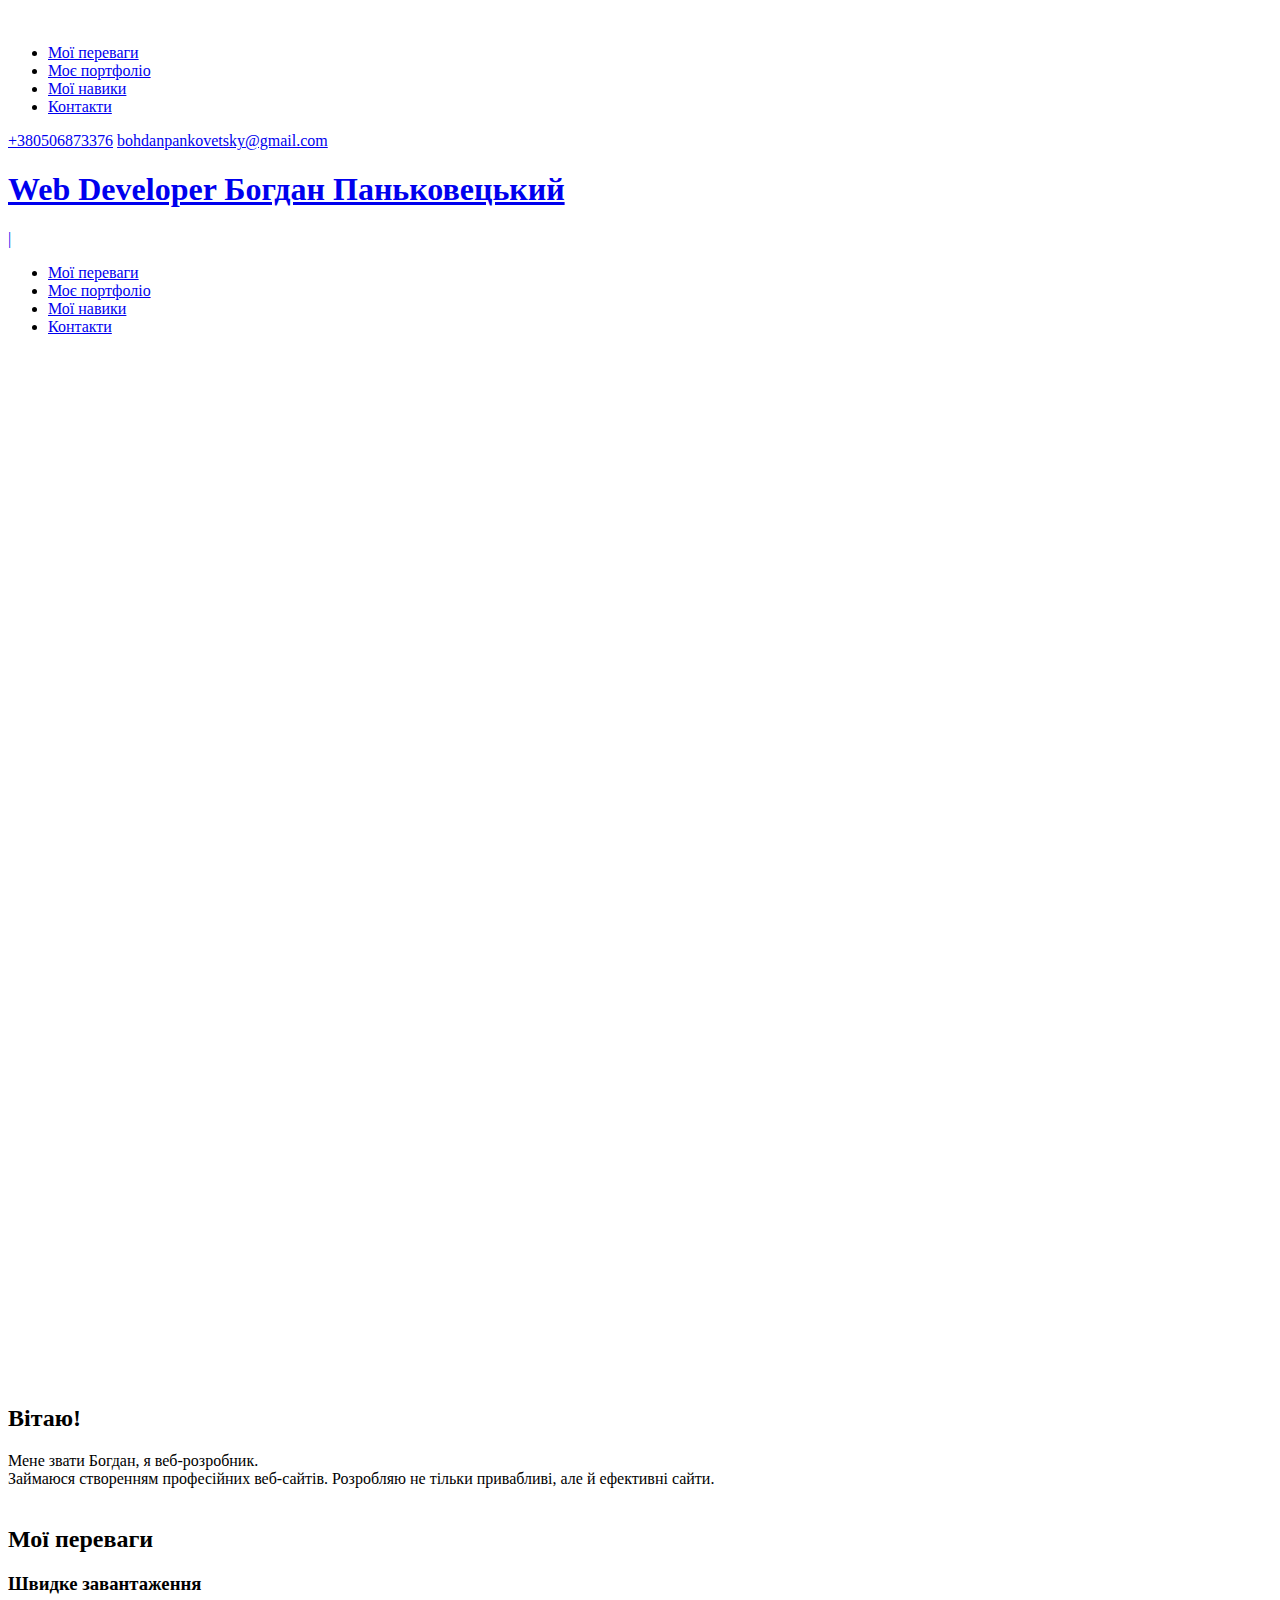
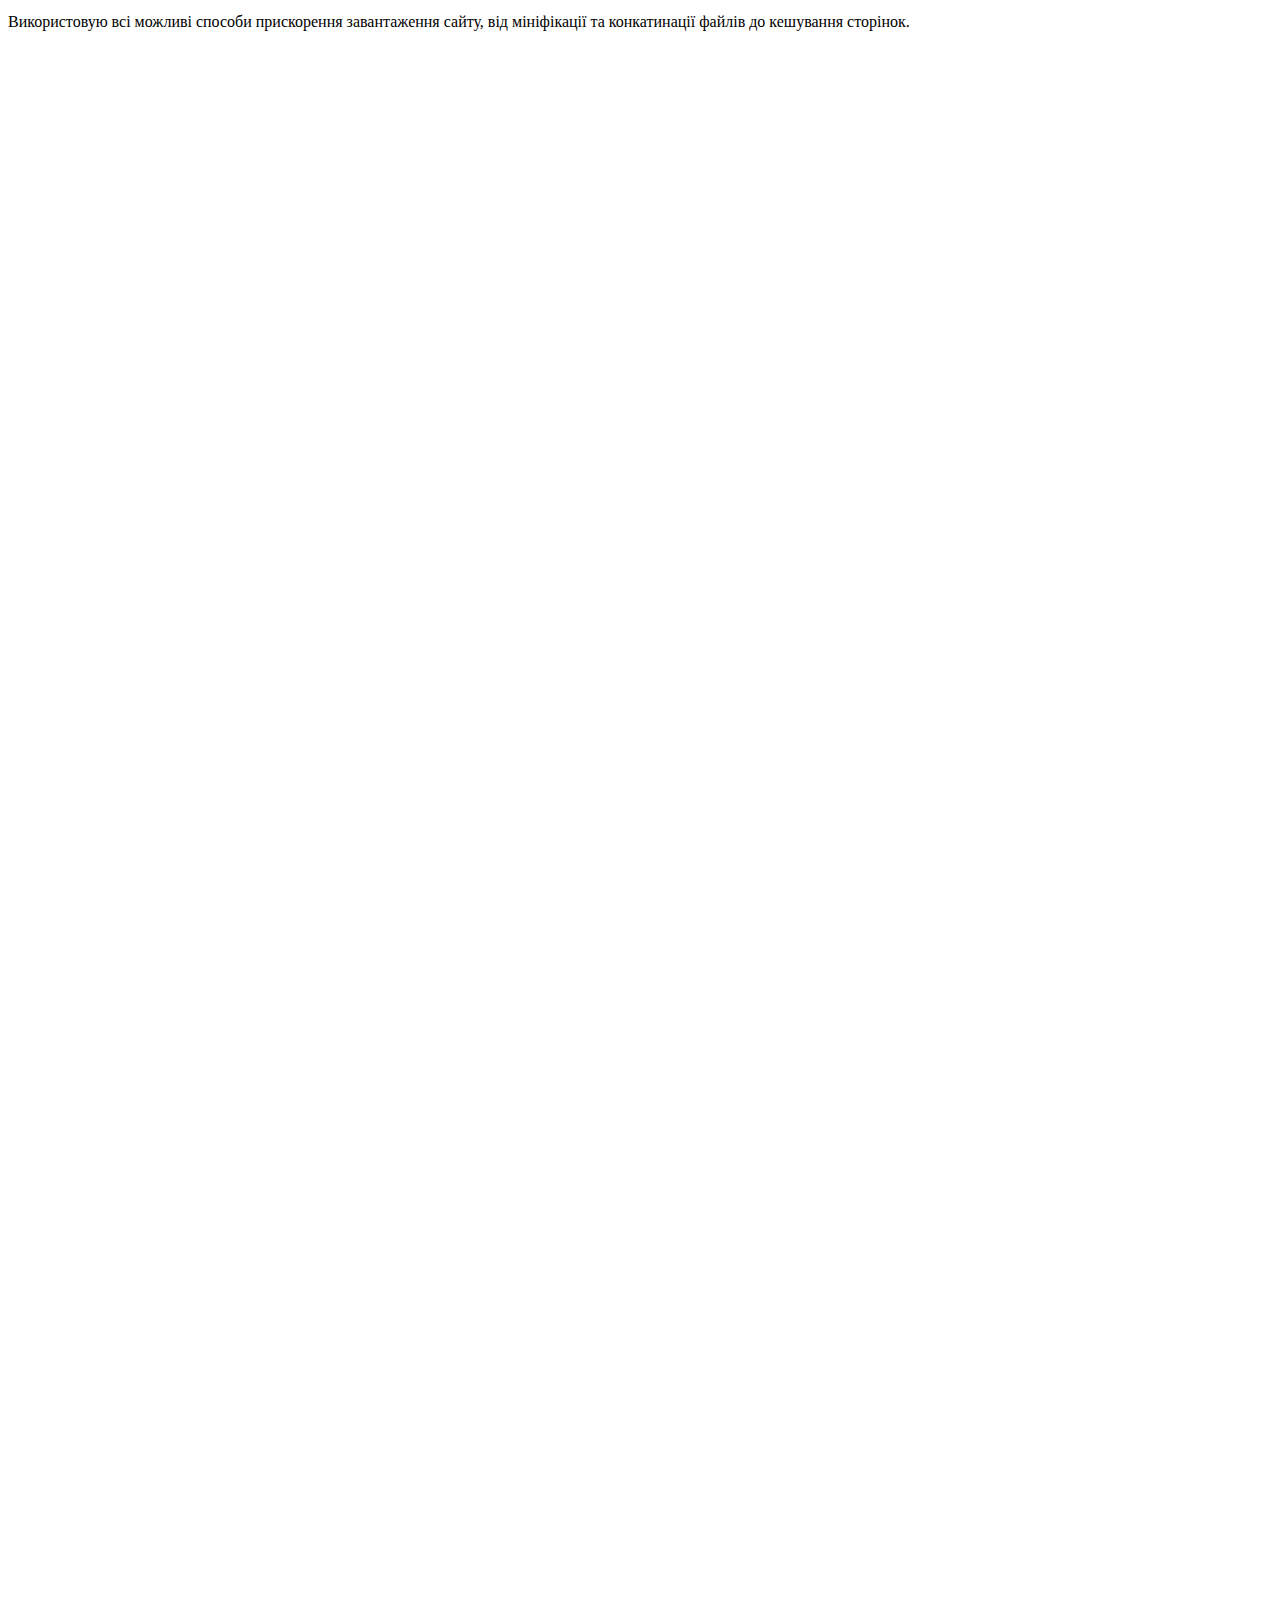
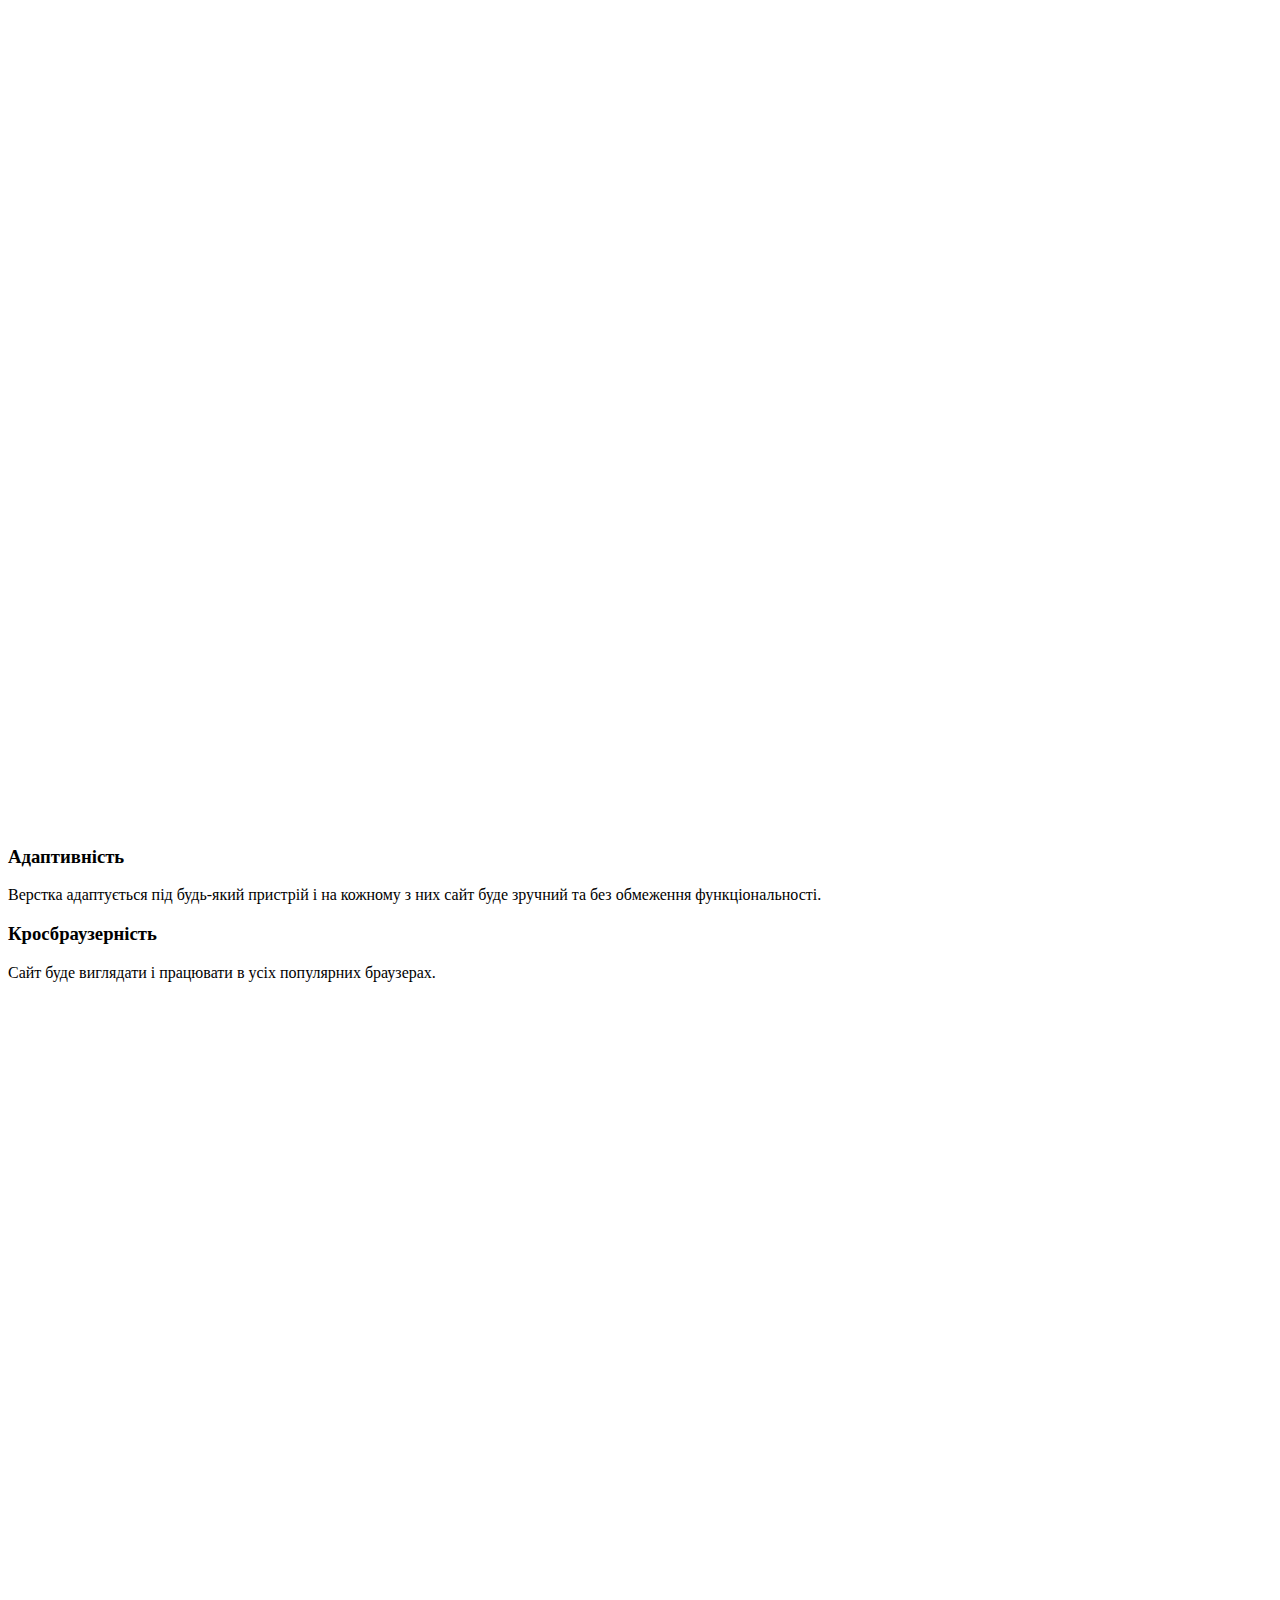
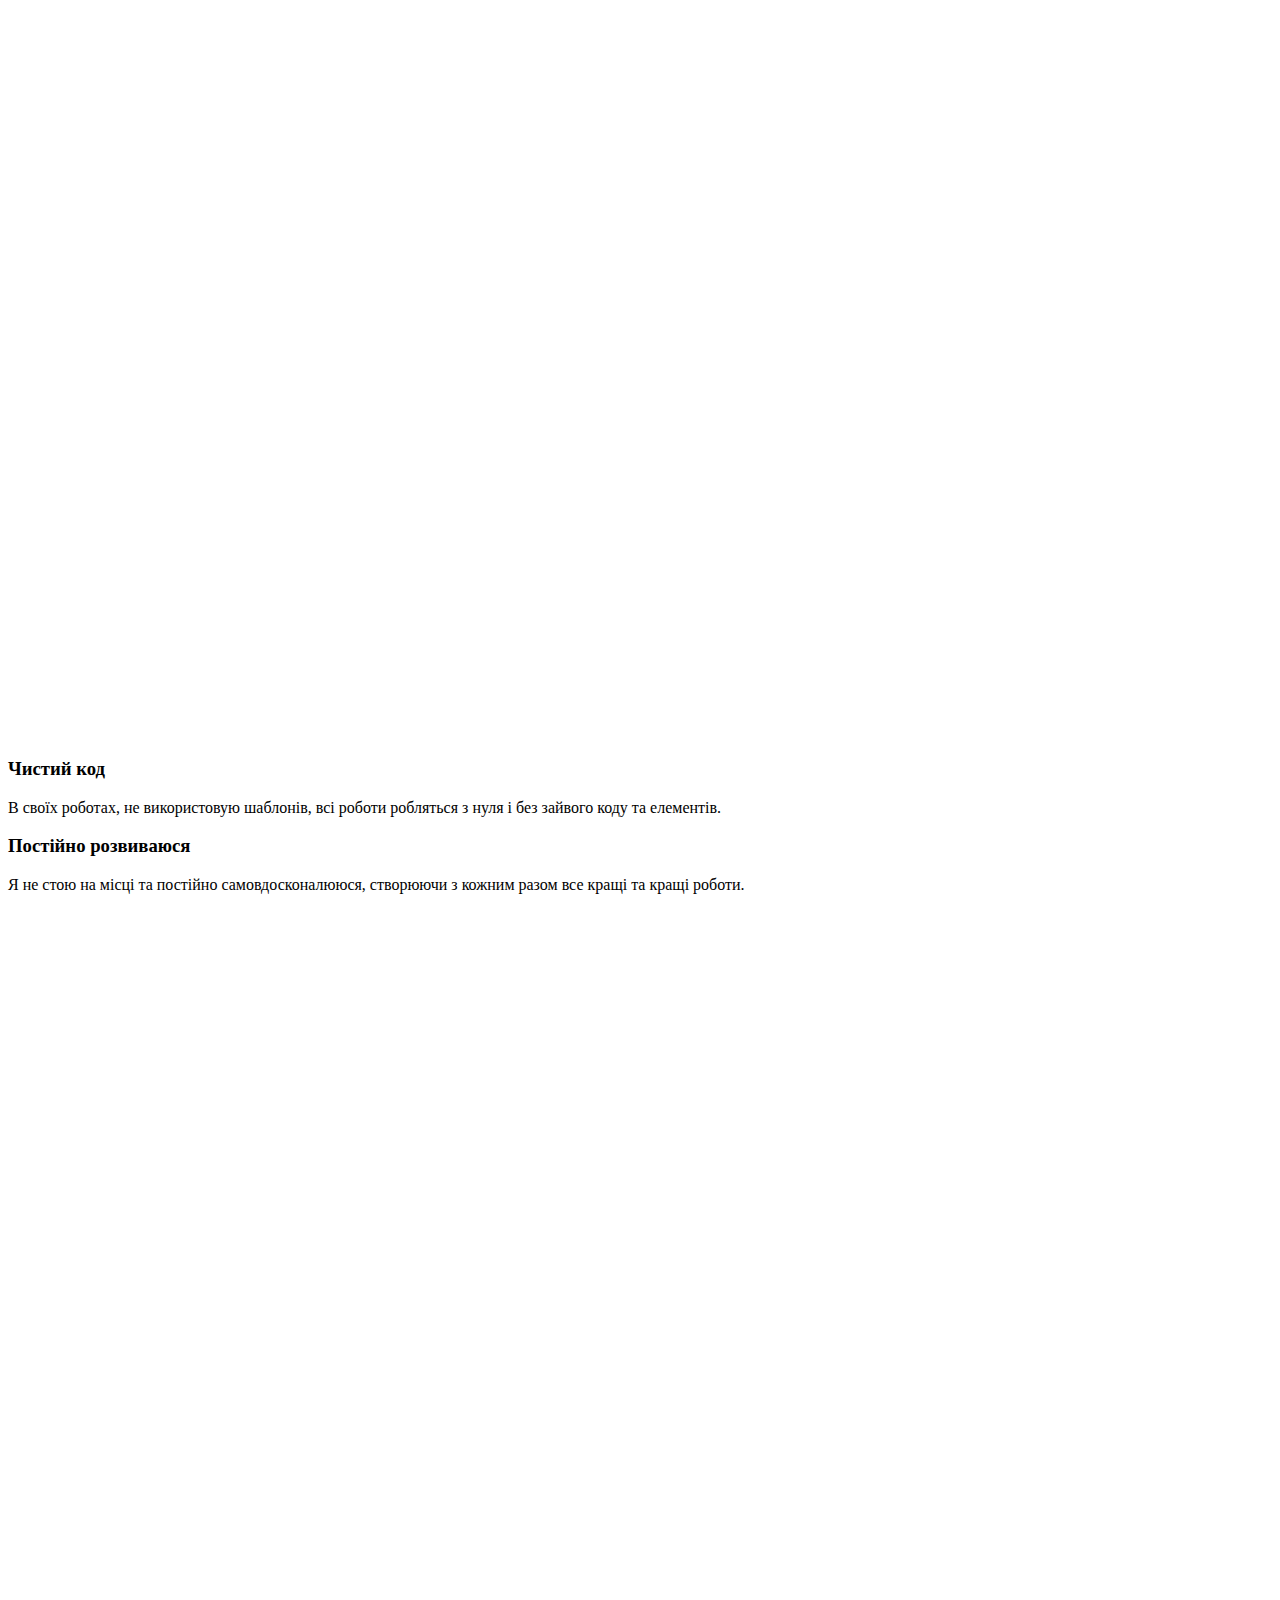
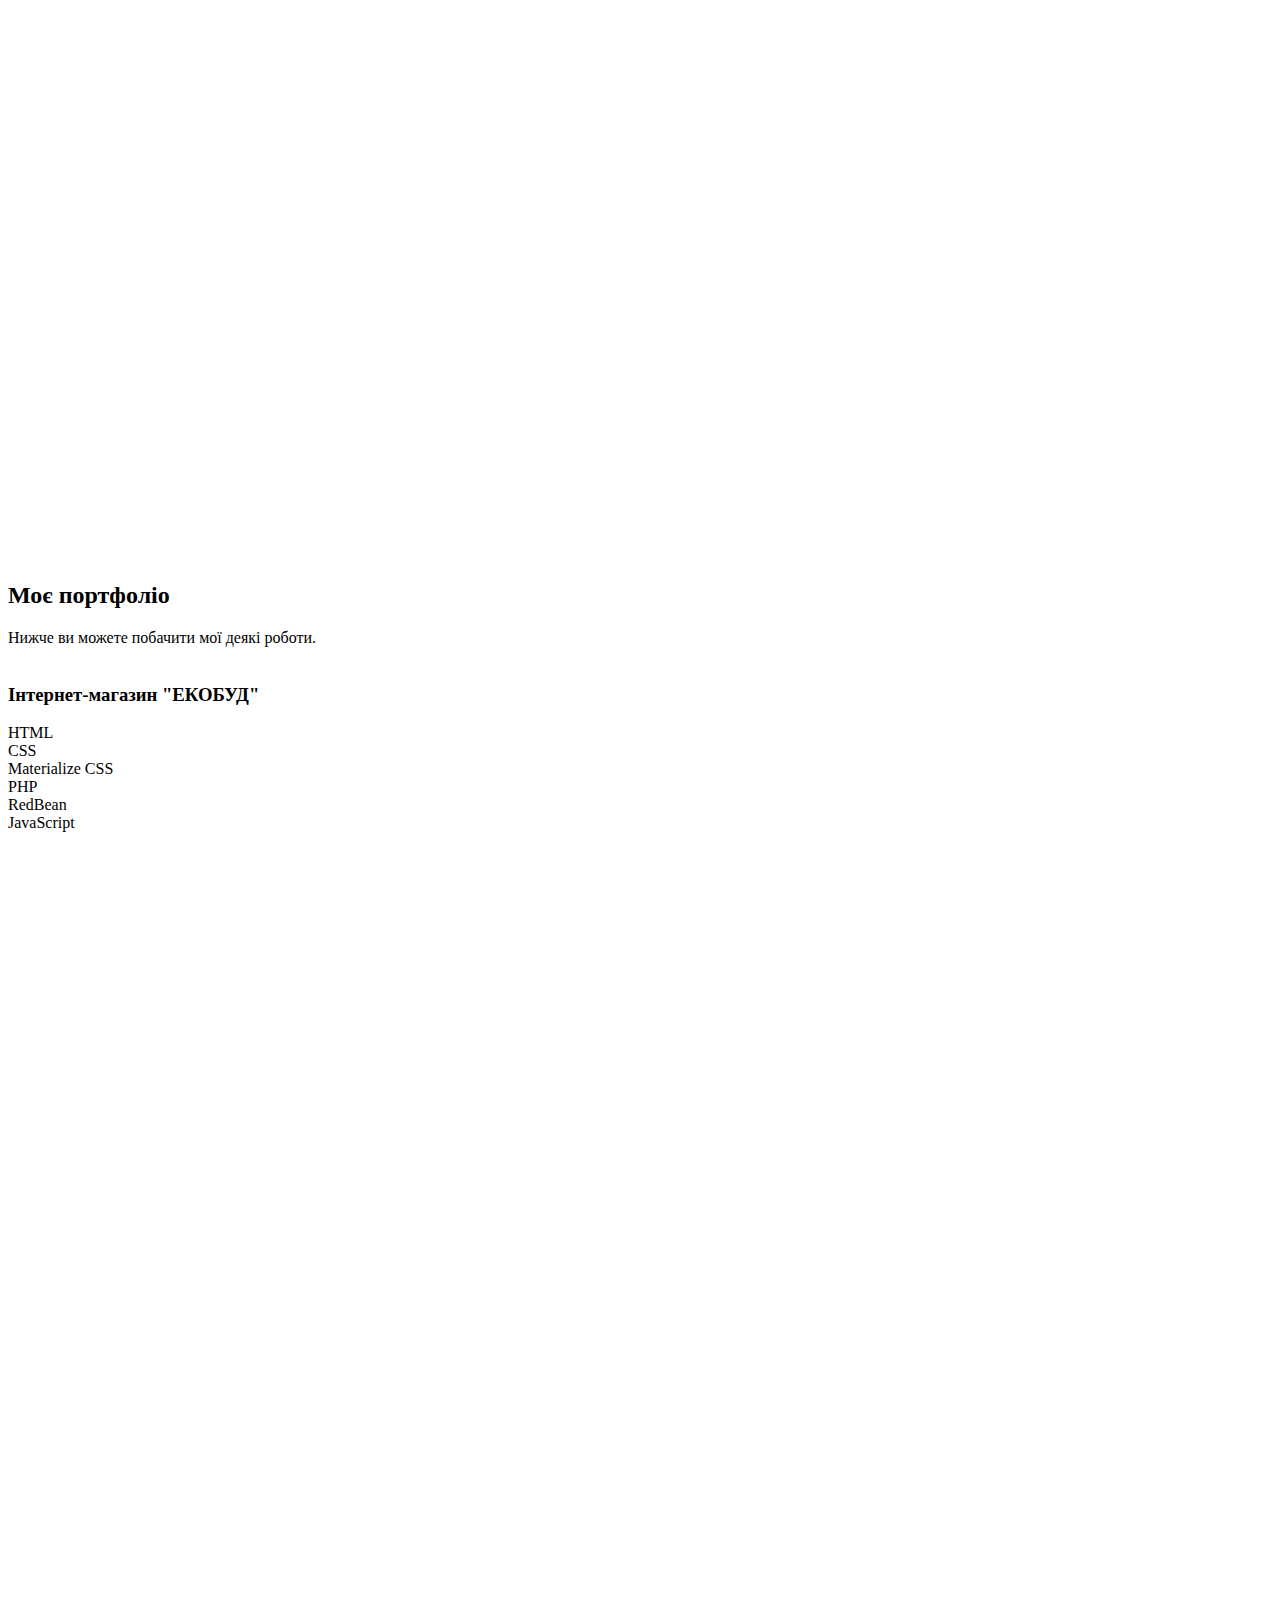
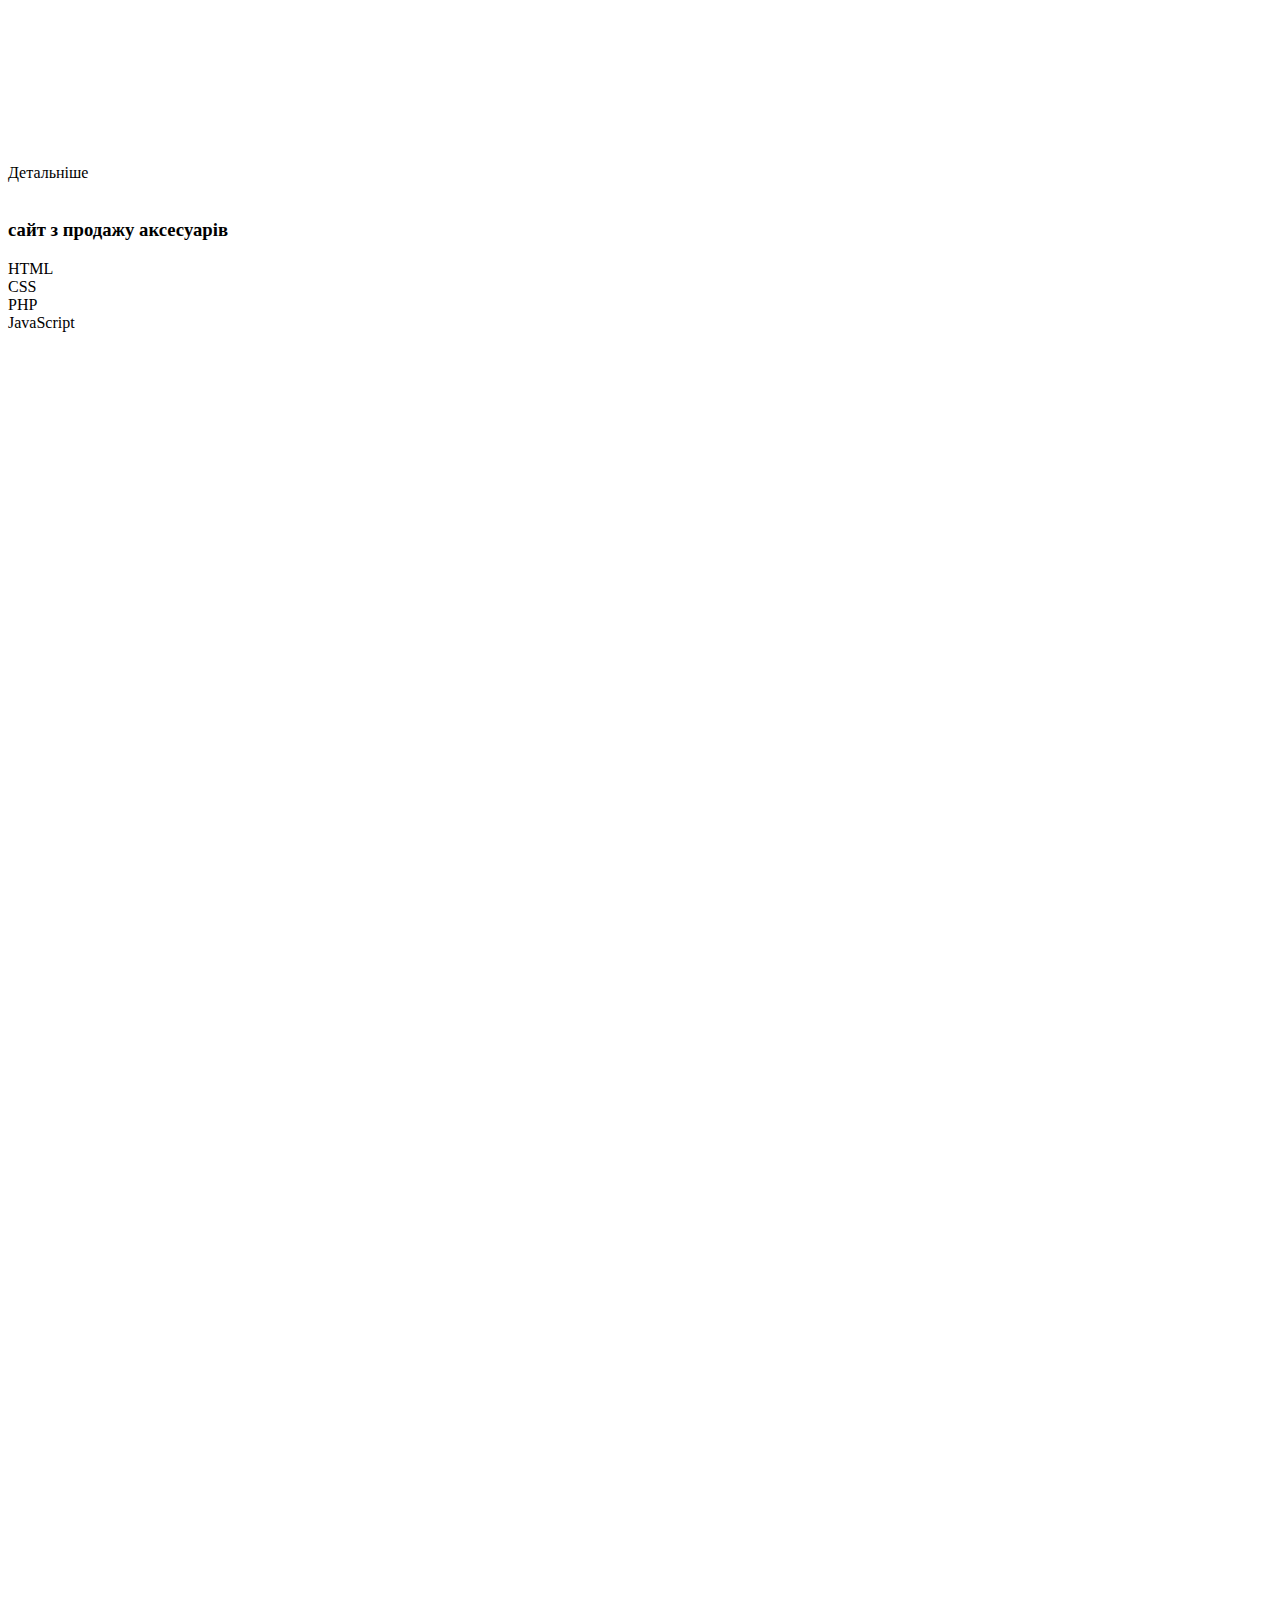
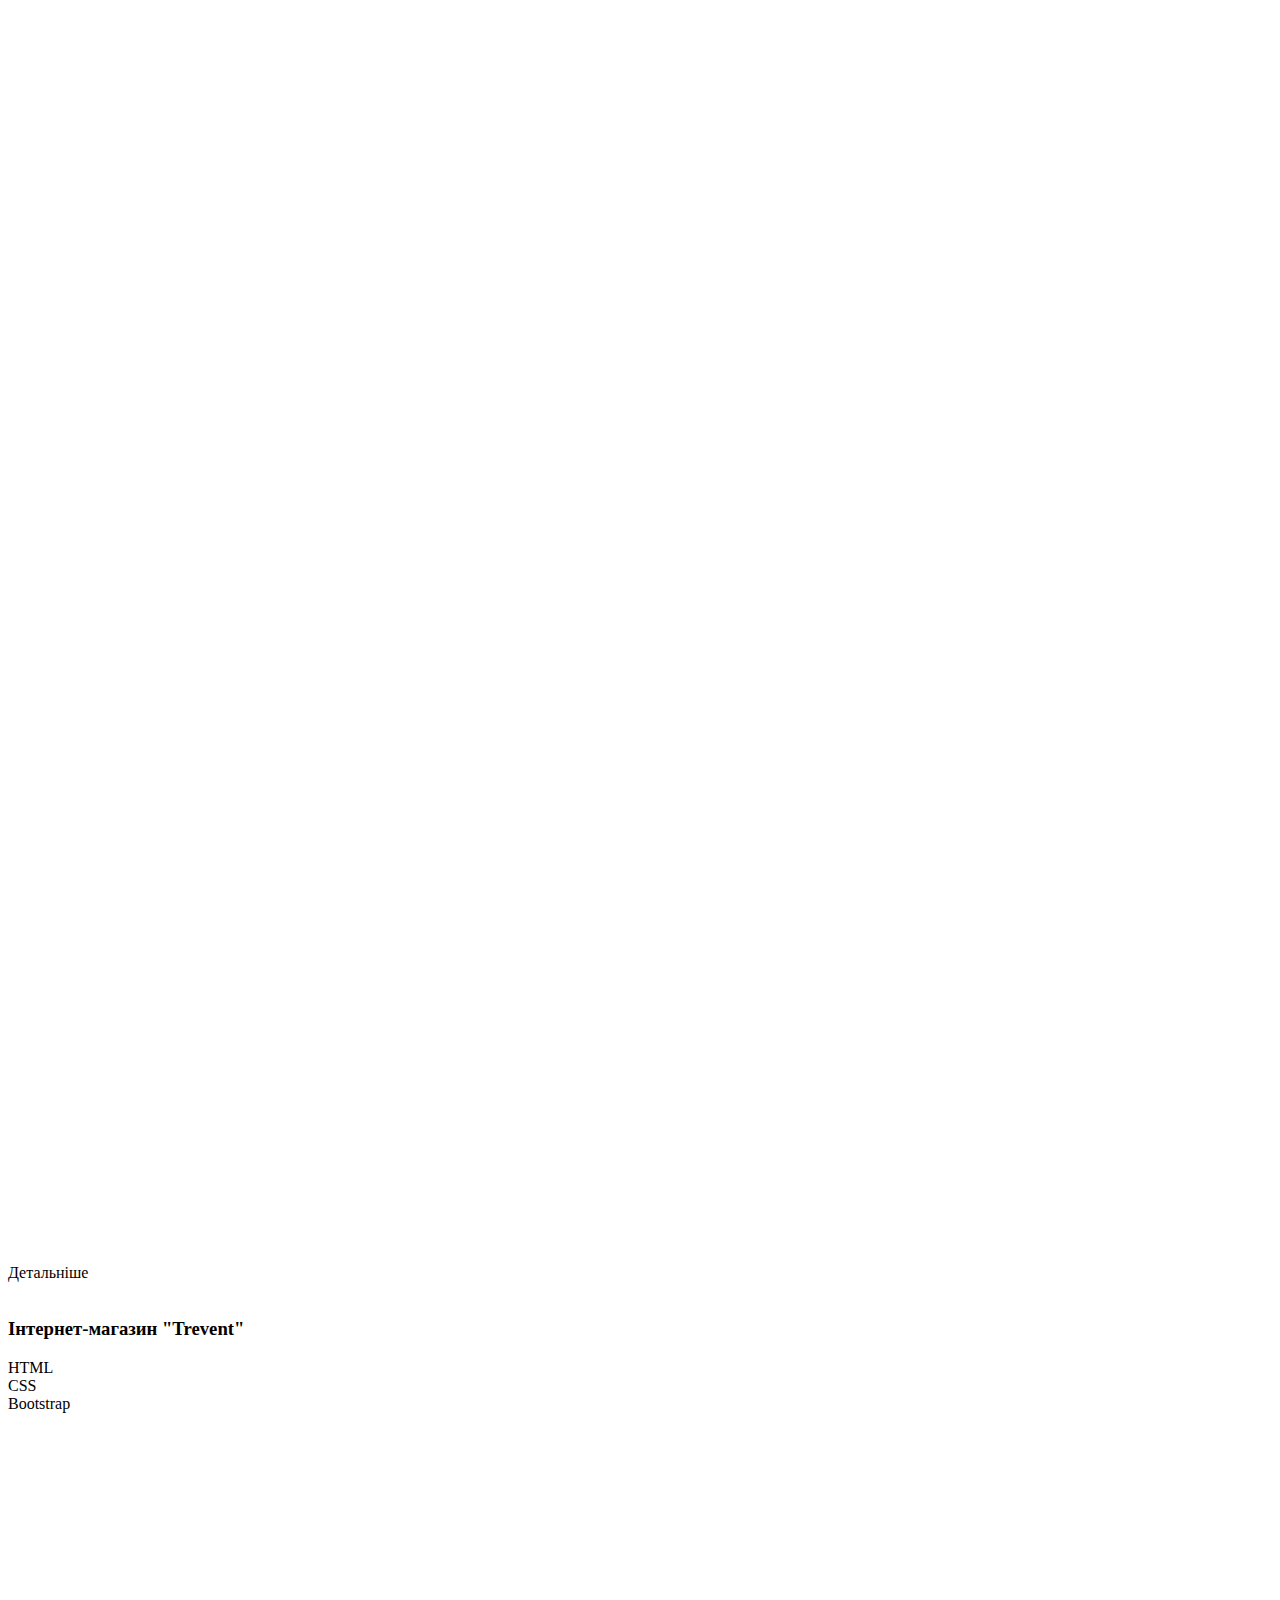
==== index.html @ 2e5b5e5b "Add files via upload" ====
<!DOCTYPE html>
<html lang="uk">

<head>
  <meta charset="UTF-8">
  <meta name="viewport" content="width=device-width, initial-scale=1.0">
  <title>Сайт-портфоліо Паньковецького Богдана</title>
  <!-- <link href="https://unpkg.com/aos@2.3.1/dist/aos.css" rel="stylesheet"> -->
  <link rel="stylesheet" href="css/style.css">
</head>

<body>
  <div class="header-mob-menu">
    <div class="header-mob-menu-top">
      <div class="header-mob-close">
        <svg width="16" height="16" viewBox="0 0 16 16" fill="none" xmlns="http://www.w3.org/2000/svg">
          <path fill-rule="evenodd" clip-rule="evenodd" d="M0.292893 0.292893C0.683417 -0.0976311 1.31658 -0.0976311 1.70711 0.292893L7.99999 6.58578L14.2929 0.292893C14.6834 -0.0976313 15.3166 -0.0976307 15.7071 0.292894C16.0976 0.683418 16.0976 1.31658 15.7071 1.70711L9.41421 7.99999L15.7071 14.2929C16.0976 14.6834 16.0976 15.3166 15.7071 15.7071C15.3166 16.0976 14.6834 16.0976 14.2929 15.7071L7.99999 9.41421L1.70711 15.7071C1.31658 16.0976 0.683418 16.0976 0.292894 15.7071C-0.0976307 15.3166 -0.0976313 14.6834 0.292893 14.2929L6.58578 7.99999L0.292893 1.70711C-0.0976311 1.31658 -0.0976311 0.683417 0.292893 0.292893Z" fill="#ffffff"/>
        </svg>
      </div>
      <nav class="header-menu">
        <ul>
          <li><a href="#advan">Мої переваги</a></li>
          <li><a href="#portfolio">Моє портфоліо</a></li>
          <li><a href="#skills">Мої навики</a></li>
          <li><a href="#contacts">Контакти</a></li>
        </ul>
      </nav>
    </div>
    <div class="header-mob-menu-bottom">
      <a href="tel:+380506873376">+380506873376</a>
      <a href="mailto:bohdanpankovetsky@gmail.com">bohdanpankovetsky@gmail.com</a>
      
    </div>
  </div>
  <header>

    <a href="/" class="header-logo">
      <h1>Web Developer Богдан Паньковецький</h1><span class="blinking-cursor">|</span>
    </a>
    <nav class="header-menu">
      <ul>
        <li><a href="#advan">Мої переваги</a></li>
        <li><a href="#portfolio">Моє портфоліо</a></li>
        <li><a href="#skills">Мої навики</a></li>
        <li><a href="#contacts">Контакти</a></li>
      </ul>
    </nav>
    <div class="header-menu-button">
      <svg width="22" height="14" viewBox="0 0 22 14" fill="none" xmlns="http://www.w3.org/2000/svg">
        <path fill-rule="evenodd" clip-rule="evenodd" d="M0 7C0 6.44772 0.447715 6 1 6H21C21.5523 6 22 6.44772 22 7C22 7.55228 21.5523 8 21 8H1C0.447715 8 0 7.55228 0 7Z" fill="#ffffff"/>
        <path fill-rule="evenodd" clip-rule="evenodd" d="M0 13C0 12.4477 0.447715 12 1 12H21C21.5523 12 22 12.4477 22 13C22 13.5523 21.5523 14 21 14H1C0.447715 14 0 13.5523 0 13Z" fill="#ffffff"/>
        <path fill-rule="evenodd" clip-rule="evenodd" d="M0 1C0 0.447715 0.447715 0 1 0H21C21.5523 0 22 0.447715 22 1C22 1.55228 21.5523 2 21 2H1C0.447715 2 0 1.55228 0 1Z" fill="#ffffff"/>
      </svg>
    </div>
  </header>
  <main>
    <section class="main-section">
      <div class="container">
        <div class="main-section-inner">
          <div class="main-section-text">
            <div class="main-section-code" data-aos="fade-right" data-aos-duration="700">
              <svg xmlns="http://www.w3.org/2000/svg" viewBox="0 0 640 512" fill="#ffffff">
                <path d="M414.8 40.79L286.8 488.8C281.9 505.8 264.2 515.6 247.2 510.8C230.2 505.9 220.4 488.2 225.2 471.2L353.2 23.21C358.1 6.216 375.8-3.624 392.8 1.232C409.8 6.087 419.6 23.8 414.8 40.79H414.8zM518.6 121.4L630.6 233.4C643.1 245.9 643.1 266.1 630.6 278.6L518.6 390.6C506.1 403.1 485.9 403.1 473.4 390.6C460.9 378.1 460.9 357.9 473.4 345.4L562.7 256L473.4 166.6C460.9 154.1 460.9 133.9 473.4 121.4C485.9 108.9 506.1 108.9 518.6 121.4V121.4zM166.6 166.6L77.25 256L166.6 345.4C179.1 357.9 179.1 378.1 166.6 390.6C154.1 403.1 133.9 403.1 121.4 390.6L9.372 278.6C-3.124 266.1-3.124 245.9 9.372 233.4L121.4 121.4C133.9 108.9 154.1 108.9 166.6 121.4C179.1 133.9 179.1 154.1 166.6 166.6V166.6z"/>
              </svg>
            </div>
            <h2 class="main-section-title" data-aos="fade-right" data-aos-duration="700" data-aos-delay="400">Вітаю!</h2>
            <div class="main-section-desc" data-aos="fade-right" data-aos-duration="700" data-aos-delay="700">
              Мене звати Богдан, я веб-розробник. </br>
              Займаюся створенням професійних веб-сайтів. Розробляю не тільки привабливі, але й ефективні сайти.
            </div>
          </div>
          <div class="main-section-photo" data-aos="fade-left" data-aos-duration="700" data-aos-delay="1000">
            <img src="images/photo.jpg" alt="">
          </div>
        </div>
      </div>
    </section>
    <section class="advans" id="advan">
      <div class="container">
          <h2 class="advans-title h2" data-aos="fade-left" data-aos-duration="700">Мої переваги</h2>
          <div class="advans-block-inner">
            <div class="advans-block-text">
              <h3 class="advans-block-title h3" data-aos="fade-right" data-aos-duration="700" data-aos-delay="300">Швидке завантаження</h3>
              <div class="advans-block-desc" data-aos="fade-right" data-aos-duration="700" data-aos-delay="600">
                Використовую всі можливі способи прискорення завантаження сайту, від мініфікації та конкатинації файлів до кешування сторінок.
              </div>
            </div>
            <div class="advans-block-img" data-aos="fade-left" data-aos-duration="700" data-aos-delay="900">
              <svg xmlns="http://www.w3.org/2000/svg" viewBox="0 0 512 512" fill="#ffffff">
                <path d="M156.6 384.9L125.7 353.1C117.2 345.5 114.2 333.1 117.1 321.8C120.1 312.9 124.1 301.3 129.8 288H24C15.38 288 7.414 283.4 3.146 275.9C-1.123 268.4-1.042 259.2 3.357 251.8L55.83 163.3C68.79 141.4 92.33 127.1 117.8 127.1H200C202.4 124 204.8 120.3 207.2 116.7C289.1-4.07 411.1-8.142 483.9 5.275C495.6 7.414 504.6 16.43 506.7 28.06C520.1 100.9 516.1 222.9 395.3 304.8C391.8 307.2 387.1 309.6 384 311.1V394.2C384 419.7 370.6 443.2 348.7 456.2L260.2 508.6C252.8 513 243.6 513.1 236.1 508.9C228.6 504.6 224 496.6 224 488V380.8C209.9 385.6 197.6 389.7 188.3 392.7C177.1 396.3 164.9 393.2 156.6 384.9V384.9zM384 167.1C406.1 167.1 424 150.1 424 127.1C424 105.9 406.1 87.1 384 87.1C361.9 87.1 344 105.9 344 127.1C344 150.1 361.9 167.1 384 167.1z"/>
              </svg>
            </div>
          </div>
          <div class="advans-block-inner">
            <div class="advans-block-img" data-aos="fade-right" data-aos-duration="700" data-aos-delay="900">
              <svg xmlns="http://www.w3.org/2000/svg" viewBox="0 0 576 512" fill="#ffffff">
                <path d="M528 0h-480C21.5 0 0 21.5 0 48v320C0 394.5 21.5 416 48 416h192L224 464H152C138.8 464 128 474.8 128 488S138.8 512 152 512h272c13.25 0 24-10.75 24-24s-10.75-24-24-24H352L336 416h192c26.5 0 48-21.5 48-48v-320C576 21.5 554.5 0 528 0zM512 288H64V64h448V288z"/>
              </svg>
            </div>
            <div class="advans-block-text">
              <h3 class="advans-block-title h3" data-aos="fade-left" data-aos-duration="700" data-aos-delay="300">Адаптивність</h3>
              <div class="advans-block-desc" data-aos="fade-left" data-aos-duration="700" data-aos-delay="600">
                Верстка адаптується під будь-який пристрій і на кожному з них сайт буде зручний та без обмеження функціональності.
              </div>
            </div>
          </div>
          <div class="advans-block-inner">
            <div class="advans-block-text">
              <h3 class="advans-block-title h3" data-aos="fade-right" data-aos-duration="700" data-aos-delay="300">Кросбраузерність</h3>
              <div class="advans-block-desc" data-aos="fade-right" data-aos-duration="700" data-aos-delay="600">
                Сайт буде виглядати і працювати в усіх популярних браузерах.
              </div>
            </div>
            <div class="advans-block-img" data-aos="fade-left" data-aos-duration="700" data-aos-delay="900">
              <svg xmlns="http://www.w3.org/2000/svg" viewBox="0 0 512 512" fill="#ffffff">
                <path d="M512 256C512 397.4 397.4 512 256 512C114.6 512 0 397.4 0 256C0 114.6 114.6 0 256 0C397.4 0 512 114.6 512 256zM266.3 48.25L232.5 73.6C227.2 77.63 224 83.95 224 90.67V99.72C224 106.5 229.5 112 236.3 112C238.7 112 241.1 111.3 243.1 109.9L284.9 82.06C286.9 80.72 289.3 80 291.7 80H292.7C298.9 80 304 85.07 304 91.31C304 94.31 302.8 97.19 300.7 99.31L280.8 119.2C275 124.1 267.9 129.4 260.2 131.9L233.6 140.8C227.9 142.7 224 148.1 224 154.2C224 157.9 222.5 161.5 219.9 164.1L201.9 182.1C195.6 188.4 192 197.1 192 206.1V210.3C192 226.7 205.6 240 221.9 240C232.9 240 243.1 233.8 248 224L252 215.9C254.5 211.1 259.4 208 264.8 208C269.4 208 273.6 210.1 276.3 213.7L292.6 235.5C294.7 238.3 298.1 240 301.7 240C310.1 240 315.6 231.1 311.8 223.6L310.7 221.3C307.1 214.3 310.7 205.8 318.1 203.3L339.3 196.2C346.9 193.7 352 186.6 352 178.6C352 168.3 360.3 160 370.6 160H400C408.8 160 416 167.2 416 176C416 184.8 408.8 192 400 192H379.3C372.1 192 365.1 194.9 360 200L355.3 204.7C353.2 206.8 352 209.7 352 212.7C352 218.9 357.1 224 363.3 224H374.6C380.6 224 386.4 226.4 390.6 230.6L397.2 237.2C398.1 238.1 400 241.4 400 244C400 246.6 398.1 249 397.2 250.8L389.7 258.3C386 261.1 384 266.9 384 272C384 277.1 386 282 389.7 285.7L408 304C418.2 314.2 432.1 320 446.6 320H453.1C460.5 299.8 464 278.3 464 256C464 144.6 376.4 53.64 266.3 48.25V48.25zM438.4 356.1C434.7 353.5 430.2 352 425.4 352C419.4 352 413.6 349.6 409.4 345.4L395.1 331.1C388.3 324.3 377.9 320 367.1 320C357.4 320 347.9 316.5 340.5 310.2L313.1 287.4C302.4 277.5 287.6 271.1 272.3 271.1H251.4C238.7 271.1 226.4 275.7 215.9 282.7L188.5 301C170.7 312.9 160 332.9 160 354.3V357.5C160 374.5 166.7 390.7 178.7 402.7L194.7 418.7C203.2 427.2 214.7 432 226.7 432H248C261.3 432 272 442.7 272 456C272 458.5 272.4 461 273.1 463.3C344.5 457.5 405.6 415.7 438.4 356.1L438.4 356.1zM164.7 100.7L132.7 132.7C126.4 138.9 126.4 149.1 132.7 155.3C138.9 161.6 149.1 161.6 155.3 155.3L187.3 123.3C193.6 117.1 193.6 106.9 187.3 100.7C181.1 94.44 170.9 94.44 164.7 100.7V100.7z"/>
              </svg>
            </div>
          </div>
          <div class="advans-block-inner">
            <div class="advans-block-img">
              <svg xmlns="http://www.w3.org/2000/svg" viewBox="0 0 384 512" fill="#ffffff" data-aos="fade-right" data-aos-duration="700" data-aos-delay="900">
                <path d="M240.5 224H352C365.3 224 377.3 232.3 381.1 244.7C386.6 257.2 383.1 271.3 373.1 280.1L117.1 504.1C105.8 513.9 89.27 514.7 77.19 505.9C65.1 497.1 60.7 481.1 66.59 467.4L143.5 288H31.1C18.67 288 6.733 279.7 2.044 267.3C-2.645 254.8 .8944 240.7 10.93 231.9L266.9 7.918C278.2-1.92 294.7-2.669 306.8 6.114C318.9 14.9 323.3 30.87 317.4 44.61L240.5 224z"/>
              </svg>
            </div>
            <div class="advans-block-text">
              <h3 class="advans-block-title h3" data-aos="fade-left" data-aos-duration="700" data-aos-delay="300">Чистий код</h3>
              <div class="advans-block-desc" data-aos="fade-left" data-aos-duration="700" data-aos-delay="600">
                В своїх роботах, не використовую шаблонів, всі роботи робляться з нуля і без зайвого коду та елементів.
              </div>
            </div>
          </div>
          <div class="advans-block-inner">
            <div class="advans-block-text">
              <h3 class="advans-block-title h3" data-aos="fade-right" data-aos-duration="700" data-aos-delay="300">Постійно розвиваюся</h3>
              <div class="advans-block-desc" data-aos="fade-right" data-aos-duration="700" data-aos-delay="600">
                Я не стою на місці та постійно самовдосконалююся, створюючи з кожним разом все кращі та кращі роботи.
              </div>
            </div>
            <div class="advans-block-img" data-aos="fade-left" data-aos-duration="700" data-aos-delay="900">
              <svg xmlns="http://www.w3.org/2000/svg" viewBox="0 0 512 512" fill="#ffffff">
                <path d="M128 447.1V223.1c0-17.67-14.33-31.1-32-31.1H32c-17.67 0-32 14.33-32 31.1v223.1c0 17.67 14.33 31.1 32 31.1h64C113.7 479.1 128 465.6 128 447.1zM512 224.1c0-26.5-21.48-47.98-48-47.98h-146.5c22.77-37.91 34.52-80.88 34.52-96.02C352 56.52 333.5 32 302.5 32c-63.13 0-26.36 76.15-108.2 141.6L178 186.6C166.2 196.1 160.2 210 160.1 224c-.0234 .0234 0 0 0 0L160 384c0 15.1 7.113 29.33 19.2 38.39l34.14 25.59C241 468.8 274.7 480 309.3 480H368c26.52 0 48-21.47 48-47.98c0-3.635-.4805-7.143-1.246-10.55C434 415.2 448 397.4 448 376c0-9.148-2.697-17.61-7.139-24.88C463.1 347 480 327.5 480 304.1c0-12.5-4.893-23.78-12.72-32.32C492.2 270.1 512 249.5 512 224.1z"/>
              </svg>
            </div>
          </div>
        </div>
    </section>
    <section class="portfolio" id="portfolio">
      <div class="container">
        <h2 class="h2" data-aos="fade-right" data-aos-duration="700">Моє портфоліо</h2>
        <div class="desc" data-aos="fade-right" data-aos-duration="700" data-aos-delay="300">Нижче ви можете побачити мої деякі роботи.</div>
        <div class="portfolio-blocks">
          <div class="portfolio-block" data-aos="fade-right" data-aos-duration="700" data-aos-delay="900">
            <div class="portfolio-img">
              <img src="images/port1.png" alt="">
            </div>
            <div class="portfolio-info">
              <h3 class="portfolio-info-title">Інтернет-магазин "ЕКОБУД"</h3>
              <div class="portfolio-info-tags">
                <div class="portfolio-info-tag blue">HTML</div>
                <div class="portfolio-info-tag green">CSS</div>
                <div class="portfolio-info-tag pink">Materialize CSS</div>
                <div class="portfolio-info-tag brown">PHP</div>
                <div class="portfolio-info-tag red">RedBean</div>
                <div class="portfolio-info-tag yellow">JavaScript</div>
              </div>
            </div>
            <div class="portfolio-info-more">
              <div class="portfolio-info-more-icon">
                <svg xmlns="http://www.w3.org/2000/svg" viewBox="0 0 256 512" fill="#ffffff">
                  <path d="M64 448c-8.188 0-16.38-3.125-22.62-9.375c-12.5-12.5-12.5-32.75 0-45.25L178.8 256L41.38 118.6c-12.5-12.5-12.5-32.75 0-45.25s32.75-12.5 45.25 0l160 160c12.5 12.5 12.5 32.75 0 45.25l-160 160C80.38 444.9 72.19 448 64 448z"/>
                </svg>
              </div>
              <span>Детальніше</span>
            </div>
          </div>
          <div class="portfolio-block" data-aos="fade-right" data-aos-duration="700" data-aos-delay="600">
            <div class="portfolio-img">
              <img src="images/port2.png" alt="">
            </div>
            <div class="portfolio-info">
              <h3 class="portfolio-info-title">сайт з продажу аксесуарів</h3>
              <div class="portfolio-info-tags">
                <div class="portfolio-info-tag blue">HTML</div>
                <div class="portfolio-info-tag green">CSS</div>
                <div class="portfolio-info-tag brown">PHP</div>
                <div class="portfolio-info-tag yellow">JavaScript</div>
              </div>
            </div>
            <div class="portfolio-info-more">
              <div class="portfolio-info-more-icon">
                <svg xmlns="http://www.w3.org/2000/svg" viewBox="0 0 256 512" fill="#ffffff">
                  <path d="M64 448c-8.188 0-16.38-3.125-22.62-9.375c-12.5-12.5-12.5-32.75 0-45.25L178.8 256L41.38 118.6c-12.5-12.5-12.5-32.75 0-45.25s32.75-12.5 45.25 0l160 160c12.5 12.5 12.5 32.75 0 45.25l-160 160C80.38 444.9 72.19 448 64 448z"/>
                </svg>
              </div>
              <span>Детальніше</span>
            </div>
          </div>
          <div class="portfolio-block" data-aos="fade-right" data-aos-duration="700" data-aos-delay="300">
            <div class="portfolio-img">
              <img src="images/port3.png" alt="">
            </div>
            <div class="portfolio-info">
              <h3 class="portfolio-info-title">Інтернет-магазин "Trevent"</h3>
              <div class="portfolio-info-tags">
                <div class="portfolio-info-tag blue">HTML</div>
                <div class="portfolio-info-tag green">CSS</div>
                <div class="portfolio-info-tag violet">Bootstrap</div>
              </div>
            </div>
            <div class="portfolio-info-more">
              <div class="portfolio-info-more-icon">
                <svg xmlns="http://www.w3.org/2000/svg" viewBox="0 0 256 512" fill="#ffffff">
                  <path d="M64 448c-8.188 0-16.38-3.125-22.62-9.375c-12.5-12.5-12.5-32.75 0-45.25L178.8 256L41.38 118.6c-12.5-12.5-12.5-32.75 0-45.25s32.75-12.5 45.25 0l160 160c12.5 12.5 12.5 32.75 0 45.25l-160 160C80.38 444.9 72.19 448 64 448z"/>
                </svg>
              </div>
              <span>Детальніше</span>
            </div>
          </div>
          <div class="portfolio-block" data-aos="fade-left" data-aos-duration="700" data-aos-delay="300">
            <div class="portfolio-img">
              <img src="images/port5.png" alt="">
            </div>
            <div class="portfolio-info">
              <h3 class="portfolio-info-title">сайт для веб-студії</h3>
              <div class="portfolio-info-tags">
                <div class="portfolio-info-tag blue">HTML</div>
                <div class="portfolio-info-tag green">CSS</div>
                <div class="portfolio-info-tag green">SCSS</div>
                <div class="portfolio-info-tag darkgreen">GSAP</div>
                <div class="portfolio-info-tag yellow">JavaScript</div>
              </div>
            </div>
            <div class="portfolio-info-more">
              <div class="portfolio-info-more-icon">
                <svg xmlns="http://www.w3.org/2000/svg" viewBox="0 0 256 512" fill="#ffffff">
                  <path d="M64 448c-8.188 0-16.38-3.125-22.62-9.375c-12.5-12.5-12.5-32.75 0-45.25L178.8 256L41.38 118.6c-12.5-12.5-12.5-32.75 0-45.25s32.75-12.5 45.25 0l160 160c12.5 12.5 12.5 32.75 0 45.25l-160 160C80.38 444.9 72.19 448 64 448z"/>
                </svg>
              </div>
              <span>Детальніше</span>
            </div>
          </div>
          <div class="portfolio-block" data-aos="fade-left" data-aos-duration="700" data-aos-delay="600">
            <div class="portfolio-img">
              <img src="images/port6.png" alt="">
            </div>
            <div class="portfolio-info">
              <h3 class="portfolio-info-title">сайт для страхової компанії</h3>
              <div class="portfolio-info-tags">
                <div class="portfolio-info-tag blue">HTML</div>
                <div class="portfolio-info-tag green">CSS</div>
                <div class="portfolio-info-tag green">SCSS</div>
                <div class="portfolio-info-tag yellow">JavaScript</div>
              </div>
            </div>
            <div class="portfolio-info-more">
              <div class="portfolio-info-more-icon">
                <svg xmlns="http://www.w3.org/2000/svg" viewBox="0 0 256 512" fill="#ffffff">
                  <path d="M64 448c-8.188 0-16.38-3.125-22.62-9.375c-12.5-12.5-12.5-32.75 0-45.25L178.8 256L41.38 118.6c-12.5-12.5-12.5-32.75 0-45.25s32.75-12.5 45.25 0l160 160c12.5 12.5 12.5 32.75 0 45.25l-160 160C80.38 444.9 72.19 448 64 448z"/>
                </svg>
              </div>
              <span>Детальніше</span>
            </div>
          </div>
          <div class="portfolio-block" data-aos="fade-left" data-aos-duration="700" data-aos-delay="900">
            <div class="portfolio-img">
              <img src="images/port7.png" alt="">
            </div>
            <div class="portfolio-info">
              <h3 class="portfolio-info-title">сайт для будівельної компанії</h3>
              <div class="portfolio-info-tags">
                <div class="portfolio-info-tag blue">HTML</div>
                <div class="portfolio-info-tag green">CSS</div>
                <div class="portfolio-info-tag green">SCSS</div>
                <div class="portfolio-info-tag violet">Bootstrap</div>
                <div class="portfolio-info-tag yellow">JavaScript</div>
              </div>
            </div>
            <div class="portfolio-info-more">
              <div class="portfolio-info-more-icon">
                <svg xmlns="http://www.w3.org/2000/svg" viewBox="0 0 256 512" fill="#ffffff">
                  <path d="M64 448c-8.188 0-16.38-3.125-22.62-9.375c-12.5-12.5-12.5-32.75 0-45.25L178.8 256L41.38 118.6c-12.5-12.5-12.5-32.75 0-45.25s32.75-12.5 45.25 0l160 160c12.5 12.5 12.5 32.75 0 45.25l-160 160C80.38 444.9 72.19 448 64 448z"/>
                </svg>
              </div>
              <span>Детальніше</span>
            </div>
          </div>
          <div class="portfolio-block" data-aos="fade-right" data-aos-duration="700" data-aos-delay="900">
            <div class="portfolio-img">
              <img src="images/port8.png" alt="">
            </div>
            <div class="portfolio-info">
              <h3 class="portfolio-info-title">сайт для торгової компанії</h3>
              <div class="portfolio-info-tags">
                <div class="portfolio-info-tag blue">HTML</div>
                <div class="portfolio-info-tag green">CSS</div>
                <div class="portfolio-info-tag green">SCSS</div>
                <div class="portfolio-info-tag lightblue">Tailwind</div>
              </div>
            </div>
            <div class="portfolio-info-more">
              <div class="portfolio-info-more-icon">
                <svg xmlns="http://www.w3.org/2000/svg" viewBox="0 0 256 512" fill="#ffffff">
                  <path d="M64 448c-8.188 0-16.38-3.125-22.62-9.375c-12.5-12.5-12.5-32.75 0-45.25L178.8 256L41.38 118.6c-12.5-12.5-12.5-32.75 0-45.25s32.75-12.5 45.25 0l160 160c12.5 12.5 12.5 32.75 0 45.25l-160 160C80.38 444.9 72.19 448 64 448z"/>
                </svg>
              </div>
              <span>Детальніше</span>
            </div>
          </div>
          <div class="portfolio-block" data-aos="fade-right" data-aos-duration="700" data-aos-delay="600">
            <div class="portfolio-img">
              <img src="images/port9.png" alt="">
            </div>
            <div class="portfolio-info">
              <h3 class="portfolio-info-title">сайт для туристичної компанії</h3>
              <div class="portfolio-info-tags">
                <div class="portfolio-info-tag blue">HTML</div>
                <div class="portfolio-info-tag green">CSS</div>
                <div class="portfolio-info-tag green">SCSS</div>
                <div class="portfolio-info-tag yellow">JavaScript</div>
              </div>
            </div>
            <div class="portfolio-info-more">
              <div class="portfolio-info-more-icon">
                <svg xmlns="http://www.w3.org/2000/svg" viewBox="0 0 256 512" fill="#ffffff">
                  <path d="M64 448c-8.188 0-16.38-3.125-22.62-9.375c-12.5-12.5-12.5-32.75 0-45.25L178.8 256L41.38 118.6c-12.5-12.5-12.5-32.75 0-45.25s32.75-12.5 45.25 0l160 160c12.5 12.5 12.5 32.75 0 45.25l-160 160C80.38 444.9 72.19 448 64 448z"/>
                </svg>
              </div>
              <span>Детальніше</span>
            </div>
          </div>
          <div class="portfolio-block" data-aos="fade-right" data-aos-duration="700" data-aos-delay="300">
            <div class="portfolio-img">
              <img src="images/port11.png" alt="">
            </div>
            <div class="portfolio-info">
              <h3 class="portfolio-info-title">інтернет-магазин Apple техніки</h3>
              <div class="portfolio-info-tags">
                <div class="portfolio-info-tag blue">HTML</div>
                <div class="portfolio-info-tag green">CSS</div>
                <div class="portfolio-info-tag green">SCSS</div>
                <div class="portfolio-info-tag brown">PHP</div>
                <div class="portfolio-info-tag bluesea">Wordpress</div>
                <div class="portfolio-info-tag lightviolet">Woocommerce</div>
                <div class="portfolio-info-tag yellow">JavaScript</div>
              </div>
            </div>
            <div class="portfolio-info-more">
              <div class="portfolio-info-more-icon">
                <svg xmlns="http://www.w3.org/2000/svg" viewBox="0 0 256 512" fill="#ffffff">
                  <path d="M64 448c-8.188 0-16.38-3.125-22.62-9.375c-12.5-12.5-12.5-32.75 0-45.25L178.8 256L41.38 118.6c-12.5-12.5-12.5-32.75 0-45.25s32.75-12.5 45.25 0l160 160c12.5 12.5 12.5 32.75 0 45.25l-160 160C80.38 444.9 72.19 448 64 448z"/>
                </svg>
              </div>
              <span>Детальніше</span>
            </div>
          </div>
        </div>
      </div>
    </section>
    <section class="skills" id="skills">
      <div class="container">
        <h2 class="h2 skills-title" data-aos="fade-left" data-aos-duration="700">Мої навики</h2>
        <div class="desc" data-aos="fade-left" data-aos-duration="700" data-aos-delay="300">Нижче можете ознайомитись з моїми навиками і вміннями</div>
        <div class="skills-blocks">
          <div class="skills-block" data-aos="fade-up" data-aos-duration="700">
            <div class="skills-block-icon">
              <svg xmlns="http://www.w3.org/2000/svg" viewBox="0 0 640 512" fill="#ffffff">
                <path d="M414.8 40.79L286.8 488.8C281.9 505.8 264.2 515.6 247.2 510.8C230.2 505.9 220.4 488.2 225.2 471.2L353.2 23.21C358.1 6.216 375.8-3.624 392.8 1.232C409.8 6.087 419.6 23.8 414.8 40.79H414.8zM518.6 121.4L630.6 233.4C643.1 245.9 643.1 266.1 630.6 278.6L518.6 390.6C506.1 403.1 485.9 403.1 473.4 390.6C460.9 378.1 460.9 357.9 473.4 345.4L562.7 256L473.4 166.6C460.9 154.1 460.9 133.9 473.4 121.4C485.9 108.9 506.1 108.9 518.6 121.4V121.4zM166.6 166.6L77.25 256L166.6 345.4C179.1 357.9 179.1 378.1 166.6 390.6C154.1 403.1 133.9 403.1 121.4 390.6L9.372 278.6C-3.124 266.1-3.124 245.9 9.372 233.4L121.4 121.4C133.9 108.9 154.1 108.9 166.6 121.4C179.1 133.9 179.1 154.1 166.6 166.6V166.6z"/>
              </svg>
            </div>
            <h3 class="skills-block-title">Верстка</h3>
            <div class="skills-block-skills">
              <p>HTML 5</p>
              <p>CSS 3 / SCSS</p>
            </div>
          </div>
          <div class="skills-block" data-aos="fade-up" data-aos-duration="700" data-aos-delay="300">
            <div class="skills-block-icon">
              <svg xmlns="http://www.w3.org/2000/svg" viewBox="0 0 640 512" fill="#ffffff">
                <path d="M286.3 155.1C287.4 161.9 288 168.9 288 175.1C288 183.1 287.4 190.1 286.3 196.9L308.5 216.7C315.5 223 318.4 232.1 314.7 241.7C312.4 246.1 309.9 252.2 307.1 257.2L304 262.6C300.1 267.6 297.7 272.4 294.2 277.1C288.5 284.7 278.5 287.2 269.5 284.2L241.2 274.9C230.5 283.8 218.3 290.9 205 295.9L198.1 324.9C197 334.2 189.8 341.6 180.4 342.8C173.7 343.6 166.9 344 160 344C153.1 344 146.3 343.6 139.6 342.8C130.2 341.6 122.1 334.2 121 324.9L114.1 295.9C101.7 290.9 89.5 283.8 78.75 274.9L50.53 284.2C41.54 287.2 31.52 284.7 25.82 277.1C22.28 272.4 18.98 267.5 15.94 262.5L12.92 257.2C10.13 252.2 7.592 247 5.324 241.7C1.62 232.1 4.458 223 11.52 216.7L33.7 196.9C32.58 190.1 31.1 183.1 31.1 175.1C31.1 168.9 32.58 161.9 33.7 155.1L11.52 135.3C4.458 128.1 1.62 119 5.324 110.3C7.592 104.1 10.13 99.79 12.91 94.76L15.95 89.51C18.98 84.46 22.28 79.58 25.82 74.89C31.52 67.34 41.54 64.83 50.53 67.79L78.75 77.09C89.5 68.25 101.7 61.13 114.1 56.15L121 27.08C122.1 17.8 130.2 10.37 139.6 9.231C146.3 8.418 153.1 8 160 8C166.9 8 173.7 8.418 180.4 9.23C189.8 10.37 197 17.8 198.1 27.08L205 56.15C218.3 61.13 230.5 68.25 241.2 77.09L269.5 67.79C278.5 64.83 288.5 67.34 294.2 74.89C297.7 79.56 300.1 84.42 304 89.44L307.1 94.83C309.9 99.84 312.4 105 314.7 110.3C318.4 119 315.5 128.1 308.5 135.3L286.3 155.1zM160 127.1C133.5 127.1 112 149.5 112 175.1C112 202.5 133.5 223.1 160 223.1C186.5 223.1 208 202.5 208 175.1C208 149.5 186.5 127.1 160 127.1zM484.9 478.3C478.1 479.4 471.1 480 464 480C456.9 480 449.9 479.4 443.1 478.3L423.3 500.5C416.1 507.5 407 510.4 398.3 506.7C393 504.4 387.8 501.9 382.8 499.1L377.4 496C372.4 492.1 367.6 489.7 362.9 486.2C355.3 480.5 352.8 470.5 355.8 461.5L365.1 433.2C356.2 422.5 349.1 410.3 344.1 397L315.1 390.1C305.8 389 298.4 381.8 297.2 372.4C296.4 365.7 296 358.9 296 352C296 345.1 296.4 338.3 297.2 331.6C298.4 322.2 305.8 314.1 315.1 313L344.1 306.1C349.1 293.7 356.2 281.5 365.1 270.8L355.8 242.5C352.8 233.5 355.3 223.5 362.9 217.8C367.6 214.3 372.5 210.1 377.5 207.9L382.8 204.9C387.8 202.1 392.1 199.6 398.3 197.3C407 193.6 416.1 196.5 423.3 203.5L443.1 225.7C449.9 224.6 456.9 224 464 224C471.1 224 478.1 224.6 484.9 225.7L504.7 203.5C511 196.5 520.1 193.6 529.7 197.3C535 199.6 540.2 202.1 545.2 204.9L550.5 207.9C555.5 210.1 560.4 214.3 565.1 217.8C572.7 223.5 575.2 233.5 572.2 242.5L562.9 270.8C571.8 281.5 578.9 293.7 583.9 306.1L612.9 313C622.2 314.1 629.6 322.2 630.8 331.6C631.6 338.3 632 345.1 632 352C632 358.9 631.6 365.7 630.8 372.4C629.6 381.8 622.2 389 612.9 390.1L583.9 397C578.9 410.3 571.8 422.5 562.9 433.2L572.2 461.5C575.2 470.5 572.7 480.5 565.1 486.2C560.4 489.7 555.6 492.1 550.6 496L545.2 499.1C540.2 501.9 534.1 504.4 529.7 506.7C520.1 510.4 511 507.5 504.7 500.5L484.9 478.3zM512 352C512 325.5 490.5 304 464 304C437.5 304 416 325.5 416 352C416 378.5 437.5 400 464 400C490.5 400 512 378.5 512 352z"/>
              </svg>
            </div>
            <h3 class="skills-block-title">Програмування</h3>
            <div class="skills-block-skills">
              <p>JavaScript</p>
              <p>PHP</p>
            </div>
          </div>
          <div class="skills-block" data-aos="fade-up" data-aos-duration="700" data-aos-delay="600">
            <div class="skills-block-icon">
              <svg xmlns="http://www.w3.org/2000/svg" viewBox="0 0 512 512" fill="#ffffff">
                <path d="M304 48C304 74.51 282.5 96 256 96C229.5 96 208 74.51 208 48C208 21.49 229.5 0 256 0C282.5 0 304 21.49 304 48zM304 464C304 490.5 282.5 512 256 512C229.5 512 208 490.5 208 464C208 437.5 229.5 416 256 416C282.5 416 304 437.5 304 464zM0 256C0 229.5 21.49 208 48 208C74.51 208 96 229.5 96 256C96 282.5 74.51 304 48 304C21.49 304 0 282.5 0 256zM512 256C512 282.5 490.5 304 464 304C437.5 304 416 282.5 416 256C416 229.5 437.5 208 464 208C490.5 208 512 229.5 512 256zM74.98 437C56.23 418.3 56.23 387.9 74.98 369.1C93.73 350.4 124.1 350.4 142.9 369.1C161.6 387.9 161.6 418.3 142.9 437C124.1 455.8 93.73 455.8 74.98 437V437zM142.9 142.9C124.1 161.6 93.73 161.6 74.98 142.9C56.24 124.1 56.24 93.73 74.98 74.98C93.73 56.23 124.1 56.23 142.9 74.98C161.6 93.73 161.6 124.1 142.9 142.9zM369.1 369.1C387.9 350.4 418.3 350.4 437 369.1C455.8 387.9 455.8 418.3 437 437C418.3 455.8 387.9 455.8 369.1 437C350.4 418.3 350.4 387.9 369.1 369.1V369.1z"/>
              </svg>
            </div>
            <h3 class="skills-block-title">CSS фреймворки</h3>
            <div class="skills-block-skills">
              <p>Bootstrap 4/5</p>
              <p>Materialize CSS</p>
              <p>Tailwind CSS</p>
            </div>
          </div>
          <div class="skills-block" data-aos="fade-up" data-aos-duration="700" data-aos-delay="900">
            <div class="skills-block-icon">
              <svg xmlns="http://www.w3.org/2000/svg" viewBox="0 0 448 512" fill="#ffffff">
                <path d="M323.5 51.25C302.8 70.5 284 90.75 267.4 111.1C240.1 73.62 206.2 35.5 168 0C69.75 91.12 0 210 0 281.6C0 408.9 100.2 512 224 512s224-103.1 224-230.4C448 228.4 396 118.5 323.5 51.25zM304.1 391.9C282.4 407 255.8 416 226.9 416c-72.13 0-130.9-47.73-130.9-125.2c0-38.63 24.24-72.64 72.74-130.8c7 8 98.88 125.4 98.88 125.4l58.63-66.88c4.125 6.75 7.867 13.52 11.24 19.9C364.9 290.6 353.4 357.4 304.1 391.9z"/>
              </svg>
            </div>
            <h3 class="skills-block-title">JS Бібліотеки</h3>
            <div class="skills-block-skills">
              <p>jQuery</p>
              <p>GSAP</p>
              <p>React</p>
            </div>
          </div>
          <div class="skills-block" data-aos="fade-up" data-aos-duration="700">
            <div class="skills-block-icon">
              <svg xmlns="http://www.w3.org/2000/svg" viewBox="0 0 512 512" fill="#ffffff">
                <path d="M507.6 122.8c-2.904-12.09-18.25-16.13-27.04-7.338l-76.55 76.56l-83.1-.0002l0-83.1l76.55-76.56c8.791-8.789 4.75-24.14-7.336-27.04c-23.69-5.693-49.34-6.111-75.92 .2484c-61.45 14.7-109.4 66.9-119.2 129.3C189.8 160.8 192.3 186.7 200.1 210.1l-178.1 178.1c-28.12 28.12-28.12 73.69 0 101.8C35.16 504.1 53.56 512 71.1 512s36.84-7.031 50.91-21.09l178.1-178.1c23.46 7.736 49.31 10.24 76.17 6.004c62.41-9.84 114.6-57.8 129.3-119.2C513.7 172.1 513.3 146.5 507.6 122.8zM80 456c-13.25 0-24-10.75-24-24c0-13.26 10.75-24 24-24s24 10.74 24 24C104 445.3 93.25 456 80 456z"/>
              </svg>
            </div>
            <h3 class="skills-block-title">Робота з CMS</h3>
            <div class="skills-block-skills">
              <p>Wordpress</p>
              <p>Woocommerce</p>
            </div>
          </div>
          <div class="skills-block" data-aos="fade-up" data-aos-duration="700" data-aos-delay="300">
            <div class="skills-block-icon">
              <svg xmlns="http://www.w3.org/2000/svg" viewBox="0 0 512 512" fill="#ffffff">
                <path d="M288 256C288 273.7 273.7 288 256 288C238.3 288 224 273.7 224 256C224 238.3 238.3 224 256 224C273.7 224 288 238.3 288 256zM0 256C0 114.6 114.6 0 256 0C397.4 0 512 114.6 512 256C512 397.4 397.4 512 256 512C114.6 512 0 397.4 0 256zM325.1 306.7L380.6 162.4C388.1 142.1 369 123.9 349.6 131.4L205.3 186.9C196.8 190.1 190.1 196.8 186.9 205.3L131.4 349.6C123.9 369 142.1 388.1 162.4 380.6L306.7 325.1C315.2 321.9 321.9 315.2 325.1 306.7V306.7z"/>
              </svg>
            </div>
            <h3 class="skills-block-title">Автоматизація</h3>
            <div class="skills-block-skills">
              <p>GULP</p>
              <p>WebPack</p>
            </div>
          </div>
          <div class="skills-block" data-aos="fade-up" data-aos-duration="700" data-aos-delay="600">
            <div class="skills-block-icon">
              <svg xmlns="http://www.w3.org/2000/svg" viewBox="0 0 512 512" fill="#ffffff">
                <path d="M512 256C512 397.4 397.4 512 256 512C114.6 512 0 397.4 0 256C0 114.6 114.6 0 256 0C397.4 0 512 114.6 512 256zM176 168V344C176 352.7 180.7 360.7 188.3 364.9C195.8 369.2 205.1 369 212.5 364.5L356.5 276.5C363.6 272.1 368 264.4 368 256C368 247.6 363.6 239.9 356.5 235.5L212.5 147.5C205.1 142.1 195.8 142.8 188.3 147.1C180.7 151.3 176 159.3 176 168V168z"/>
              </svg>
            </div>
            <h3 class="skills-block-title">Дизайн</h3>
            <div class="skills-block-skills">
              <p>Adobe Photoshop</p>
              <p>Adobe XD</p>
              <p>Figma</p>
            </div>
          </div>
          <div class="skills-block" data-aos="fade-up" data-aos-duration="700" data-aos-delay="900">
            <div class="skills-block-icon">
              <svg xmlns="http://www.w3.org/2000/svg" viewBox="0 0 576 512" fill="#ffffff">
                <path d="M384 160C366.3 160 352 145.7 352 128C352 110.3 366.3 96 384 96H544C561.7 96 576 110.3 576 128V288C576 305.7 561.7 320 544 320C526.3 320 512 305.7 512 288V205.3L342.6 374.6C330.1 387.1 309.9 387.1 297.4 374.6L191.1 269.3L54.63 406.6C42.13 419.1 21.87 419.1 9.372 406.6C-3.124 394.1-3.124 373.9 9.372 361.4L169.4 201.4C181.9 188.9 202.1 188.9 214.6 201.4L320 306.7L466.7 159.1L384 160z"/>
              </svg>
            </div>
            <h3 class="skills-block-title">Веб-аналітика</h3>
            <div class="skills-block-skills">
              <p>Google PageSpeed</p>
            </div>
          </div>
        </div>
      </div>
    </section>
    <section class="contacts" id="contacts">
      <div class="container">
        <h2 class="h2 contacts-title" data-aos="fade-right" data-aos-duration="700">Контакти</h2>
        <div class="contacts-desc desc" data-aos="fade-right" data-aos-duration="700" data-aos-delay="300">
          Якщо у Вас з’явилось бажання в мене щось замовити або Ви би хотіли зв‘язатися зі мною, то заповніть форму нижче
        </div>
        <div class="contacts-inner">
          <div class="contacts-form" data-aos="fade-right" data-aos-duration="700" data-aos-delay="300">
            <form class="">
              <label>
                <span>Ім'я</span>
                <input type="text">
              </label>
              <label>
                <span>Email</span>
                <input type="email">
              </label>
              <label>
                <span>Повідомлення</span>
                <textarea col="3"></textarea>
              </label>
              <input type="submit" value="Надіслати повідомлення">
            </form>
          </div>
          <div class="contacts-info" data-aos="fade-left" data-aos-duration="700" data-aos-delay="300">
            <div class="contacts-info-item">
              <div class="contacts-info-icon">
                <svg xmlns="http://www.w3.org/2000/svg" viewBox="0 0 576 512" fill="#ffffff">
                  <path d="M575.8 255.5C575.8 273.5 560.8 287.6 543.8 287.6H511.8L512.5 447.7C512.5 450.5 512.3 453.1 512 455.8V472C512 494.1 494.1 512 472 512H456C454.9 512 453.8 511.1 452.7 511.9C451.3 511.1 449.9 512 448.5 512H392C369.9 512 352 494.1 352 472V384C352 366.3 337.7 352 320 352H256C238.3 352 224 366.3 224 384V472C224 494.1 206.1 512 184 512H128.1C126.6 512 125.1 511.9 123.6 511.8C122.4 511.9 121.2 512 120 512H104C81.91 512 64 494.1 64 472V360C64 359.1 64.03 358.1 64.09 357.2V287.6H32.05C14.02 287.6 0 273.5 0 255.5C0 246.5 3.004 238.5 10.01 231.5L266.4 8.016C273.4 1.002 281.4 0 288.4 0C295.4 0 303.4 2.004 309.5 7.014L564.8 231.5C572.8 238.5 576.9 246.5 575.8 255.5L575.8 255.5z"/>
                </svg>
              </div>
              <div class="contacts-info-text">
                Україна <br>
                Львівська область, місто Броди
              </div>
            </div>
            <div class="contacts-info-item">
              <div class="contacts-info-icon">
                <svg xmlns="http://www.w3.org/2000/svg" viewBox="0 0 512 512" fill="#ffffff">
                  <path d="M511.2 387l-23.25 100.8c-3.266 14.25-15.79 24.22-30.46 24.22C205.2 512 0 306.8 0 54.5c0-14.66 9.969-27.2 24.22-30.45l100.8-23.25C139.7-2.602 154.7 5.018 160.8 18.92l46.52 108.5c5.438 12.78 1.77 27.67-8.98 36.45L144.5 207.1c33.98 69.22 90.26 125.5 159.5 159.5l44.08-53.8c8.688-10.78 23.69-14.51 36.47-8.975l108.5 46.51C506.1 357.2 514.6 372.4 511.2 387z"/>
                </svg>
              </div>
              <div class="contacts-info-text">
                <a href="tel:+380506873376">+380506873376</a>
              </div>
            </div>
            <div class="contacts-info-item">
              <div class="contacts-info-icon">
                <svg xmlns="http://www.w3.org/2000/svg" viewBox="0 0 512 512" fill="#ffffff">
                  <path d="M464 64C490.5 64 512 85.49 512 112C512 127.1 504.9 141.3 492.8 150.4L275.2 313.6C263.8 322.1 248.2 322.1 236.8 313.6L19.2 150.4C7.113 141.3 0 127.1 0 112C0 85.49 21.49 64 48 64H464zM217.6 339.2C240.4 356.3 271.6 356.3 294.4 339.2L512 176V384C512 419.3 483.3 448 448 448H64C28.65 448 0 419.3 0 384V176L217.6 339.2z"/>
                </svg>
              </div>
              <div class="contacts-info-text">
                <a href="mailto:bohdanpankovetsky@gmail.com">bohdanpankovetsky@gmail.com</a>
              </div>
            </div>
            <div class="contacts-info-item">
              <div class="contacts-info-icon">
                <svg xmlns="http://www.w3.org/2000/svg" viewBox="0 0 320 512" fill="#ffffff">
                  <path d="M279.14 288l14.22-92.66h-88.91v-60.13c0-25.35 12.42-50.06 52.24-50.06h40.42V6.26S260.43 0 225.36 0c-73.22 0-121.08 44.38-121.08 124.72v70.62H22.89V288h81.39v224h100.17V288z"/>
                </svg>
              </div>
              <div class="contacts-info-text">
                <a href="https://facebook.com/bohdanpankovetsky/" target="blank">facebook.com/bohdanpankovetsky</a>
              </div>
            </div>
            <div class="contacts-info-item">
              <div class="contacts-info-icon">
                <svg xmlns="http://www.w3.org/2000/svg" viewBox="0 0 448 512" fill="#ffffff">
                  <path d="M224.1 141c-63.6 0-114.9 51.3-114.9 114.9s51.3 114.9 114.9 114.9S339 319.5 339 255.9 287.7 141 224.1 141zm0 189.6c-41.1 0-74.7-33.5-74.7-74.7s33.5-74.7 74.7-74.7 74.7 33.5 74.7 74.7-33.6 74.7-74.7 74.7zm146.4-194.3c0 14.9-12 26.8-26.8 26.8-14.9 0-26.8-12-26.8-26.8s12-26.8 26.8-26.8 26.8 12 26.8 26.8zm76.1 27.2c-1.7-35.9-9.9-67.7-36.2-93.9-26.2-26.2-58-34.4-93.9-36.2-37-2.1-147.9-2.1-184.9 0-35.8 1.7-67.6 9.9-93.9 36.1s-34.4 58-36.2 93.9c-2.1 37-2.1 147.9 0 184.9 1.7 35.9 9.9 67.7 36.2 93.9s58 34.4 93.9 36.2c37 2.1 147.9 2.1 184.9 0 35.9-1.7 67.7-9.9 93.9-36.2 26.2-26.2 34.4-58 36.2-93.9 2.1-37 2.1-147.8 0-184.8zM398.8 388c-7.8 19.6-22.9 34.7-42.6 42.6-29.5 11.7-99.5 9-132.1 9s-102.7 2.6-132.1-9c-19.6-7.8-34.7-22.9-42.6-42.6-11.7-29.5-9-99.5-9-132.1s-2.6-102.7 9-132.1c7.8-19.6 22.9-34.7 42.6-42.6 29.5-11.7 99.5-9 132.1-9s102.7-2.6 132.1 9c19.6 7.8 34.7 22.9 42.6 42.6 11.7 29.5 9 99.5 9 132.1s2.7 102.7-9 132.1z"/>
                </svg>
              </div>
              <div class="contacts-info-text">
                <a target="blank" href="https://instagram.com/bohdan_pankovetsky">instagram.com/bohdan_pankovetsky</a>
              </div>
            </div>
          </div>
        </div>
      </div>
    </section>
  </main>
  <footer>
    <div class="container">
      <div class="copyright">
				<div>© Copyright 2018-2022. Всі права захищено.</div>
			</div>
    </div>
  </footer>
  <div class="b-popup" id="popupportfolio">
      <div class="overlay"></div>
      <div class="b-popup-content">
        <div class="b-popup-inner">
          <div class="b-popup-close">
            <svg width="29" height="29" viewBox="0 0 29 29" fill="none" xmlns="http://www.w3.org/2000/svg">
              <rect x="19.7988" y="5.65686" width="4" height="20" transform="rotate(45 19.7988 5.65686)" fill="white" />
              <rect x="22.6289" y="19.799" width="4" height="20" transform="rotate(135 22.6289 19.799)" fill="white" />
            </svg>
          </div>
          <div class="b-popup-title portfolio-info-title"></div>
          <div class="b-popup-img">
            <img src="" alt="">
          </div>
        </div>
      </div>
    </div>
  <!-- <script src="https://s3-us-west-2.amazonaws.com/s.cdpn.io/16327/gsap-latest-beta.min.js?r=5426"></script> -->
  <!-- <script src="https://s3-us-west-2.amazonaws.com/s.cdpn.io/16327/ScrollTrigger.min.js?v=7"></script> -->
  <!-- <script src="https://unpkg.com/aos@2.3.1/dist/aos.js"></script> -->
  <!-- <script> -->
    <!-- AOS.init(); -->
  <!-- </script> -->
  <script src="js/jquery.min.js"></script>
  <script src="js/main.js"></script>
</body>

</html>
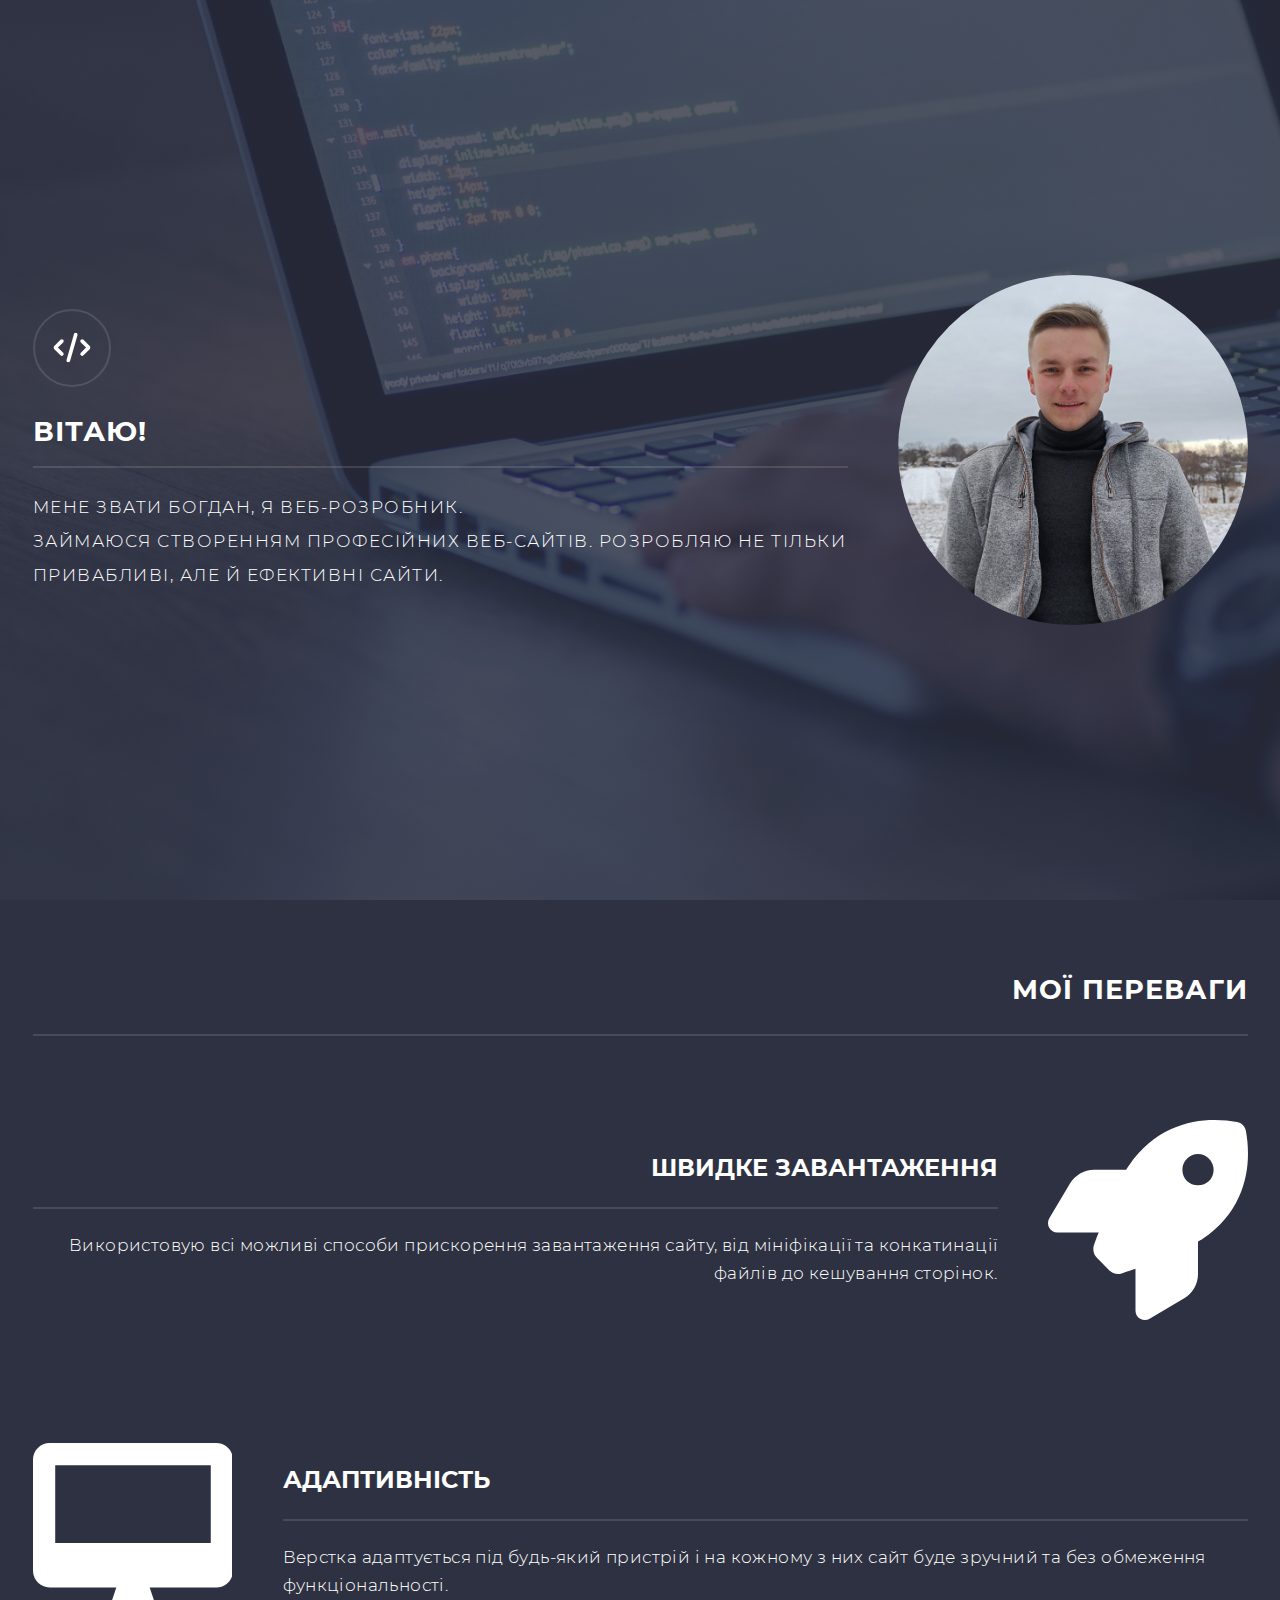
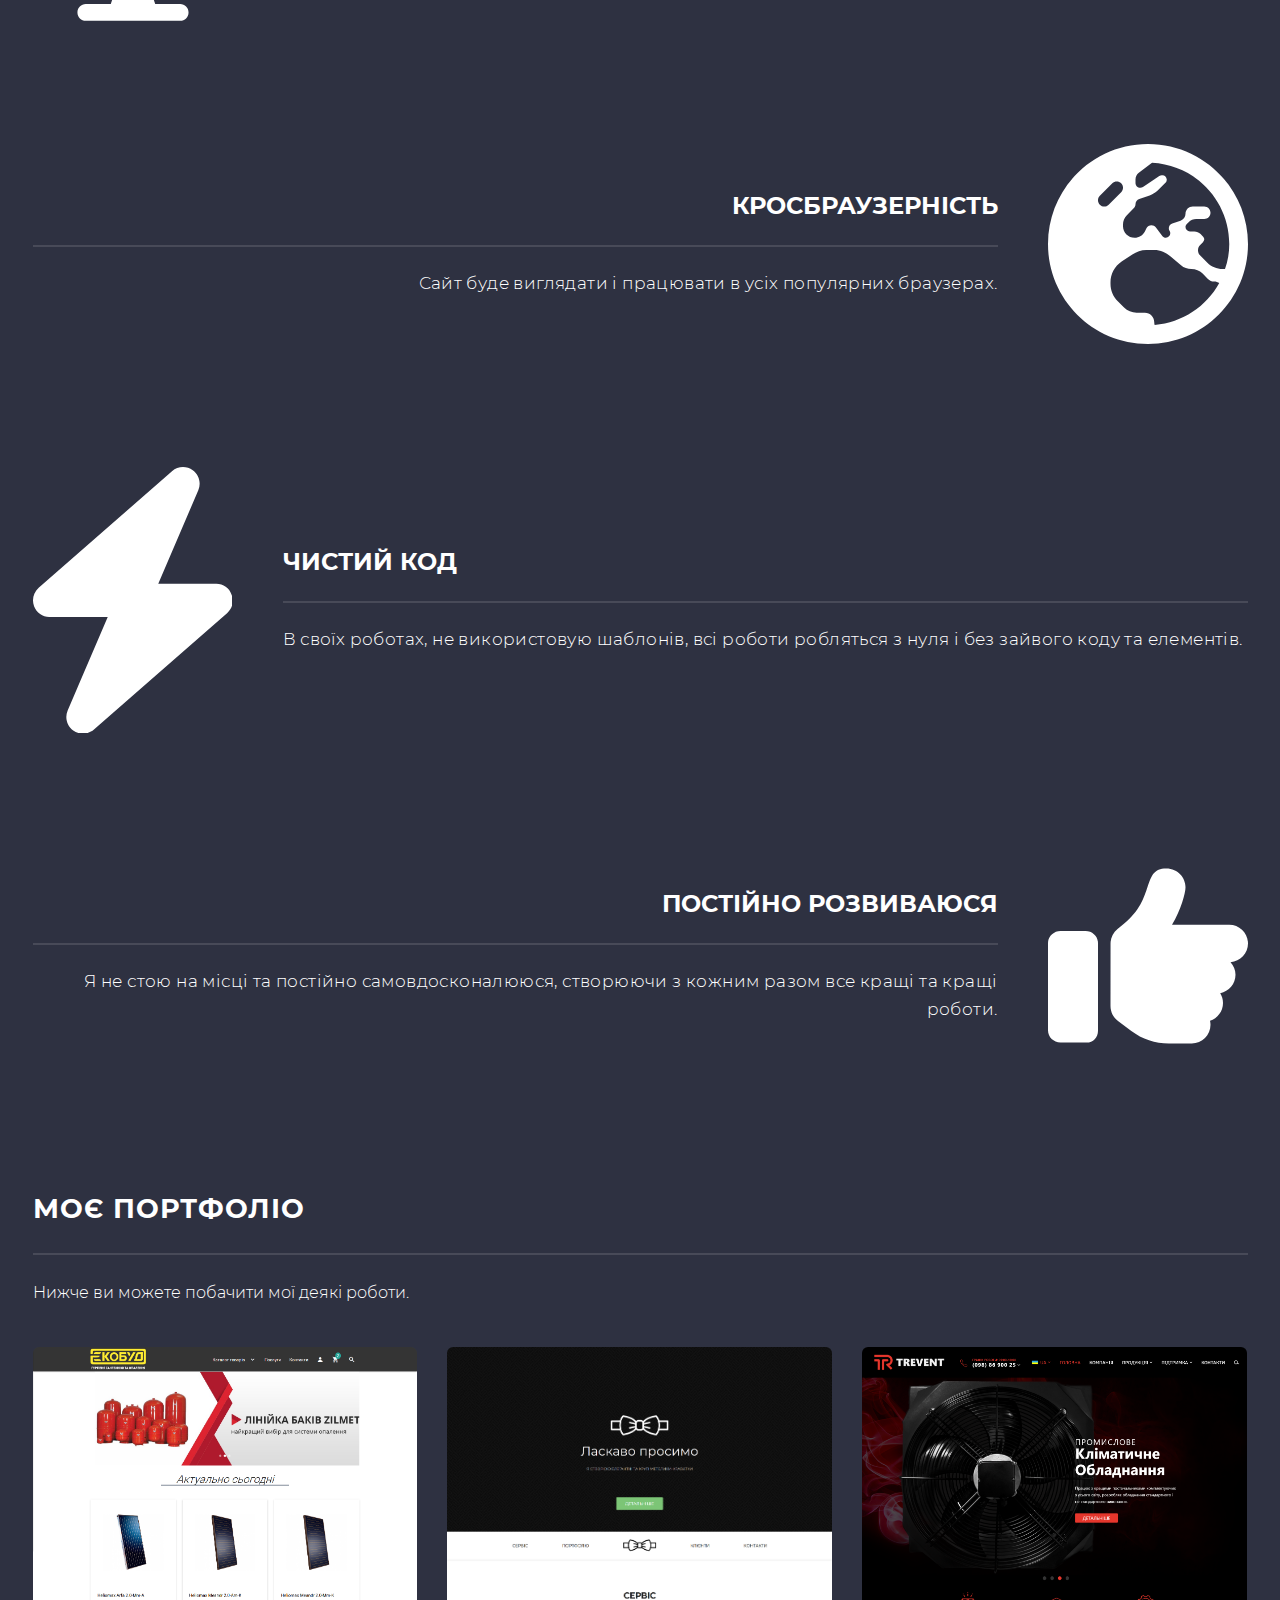
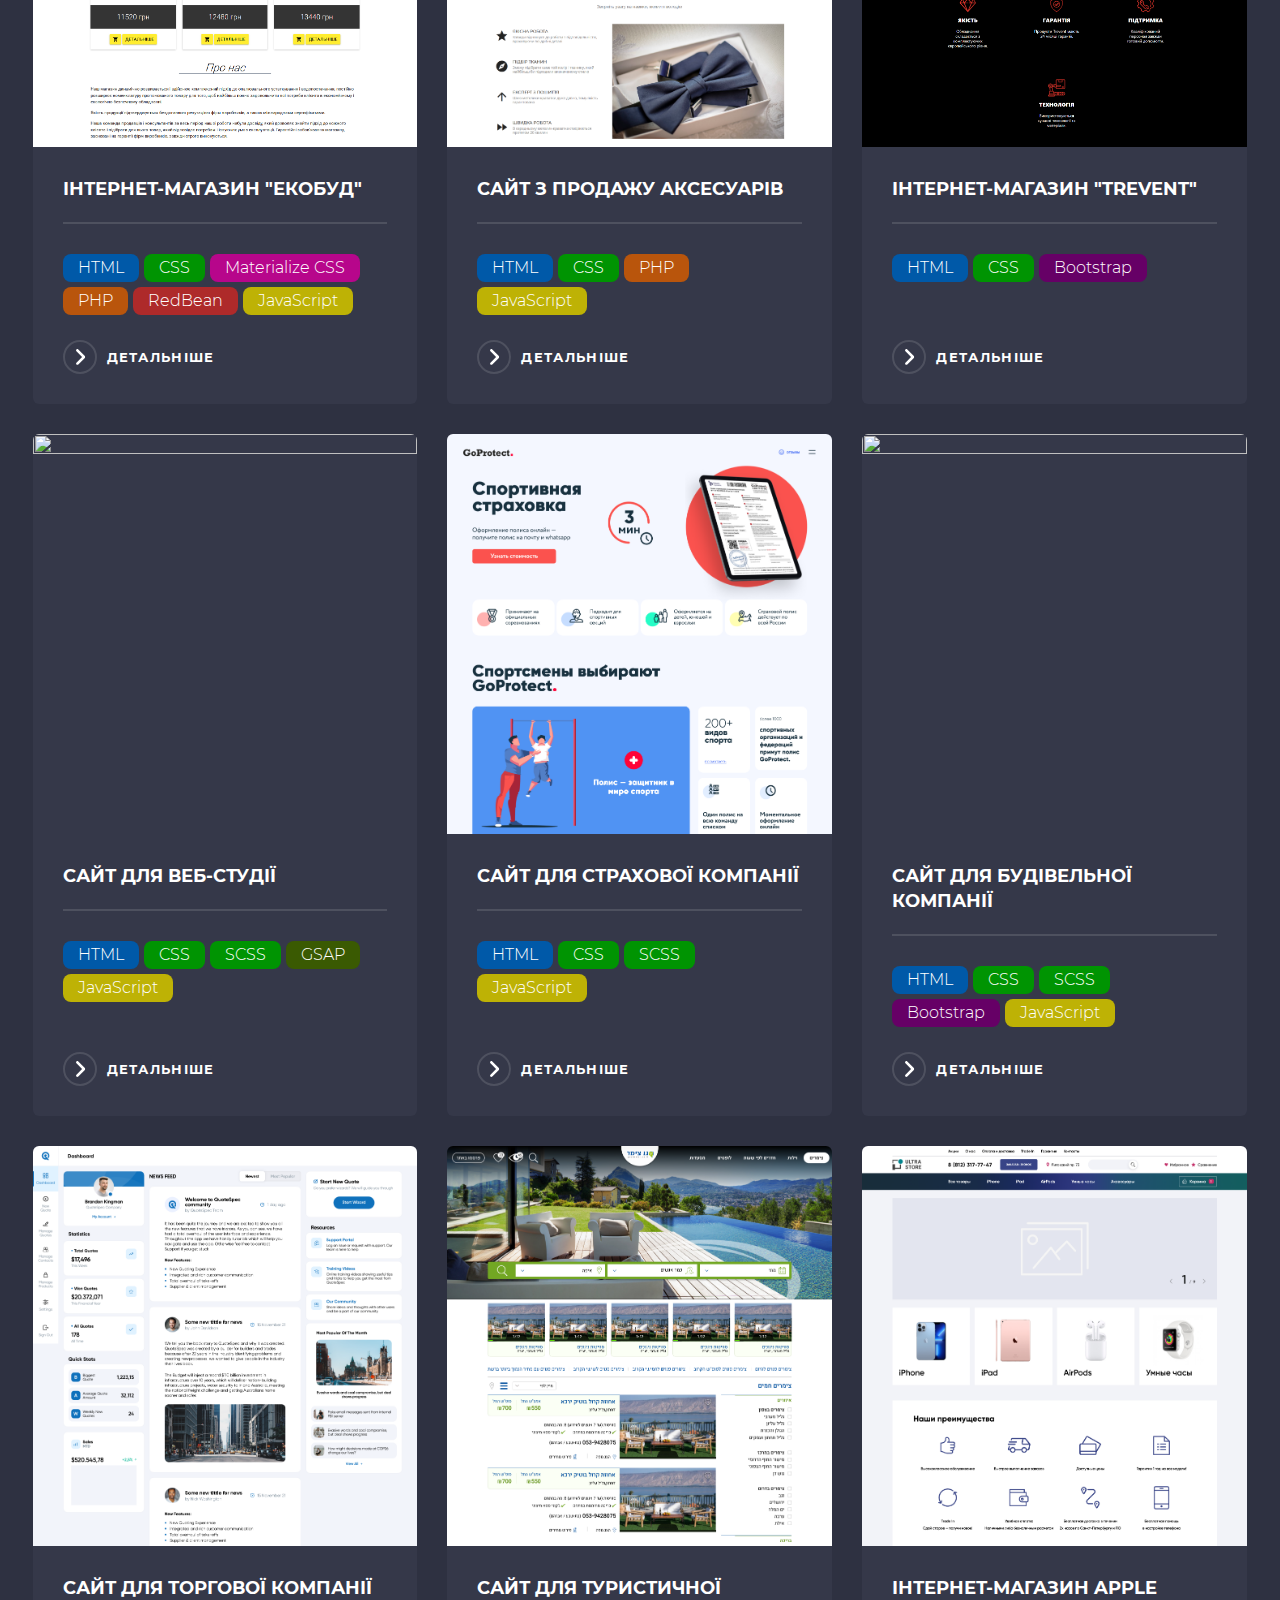
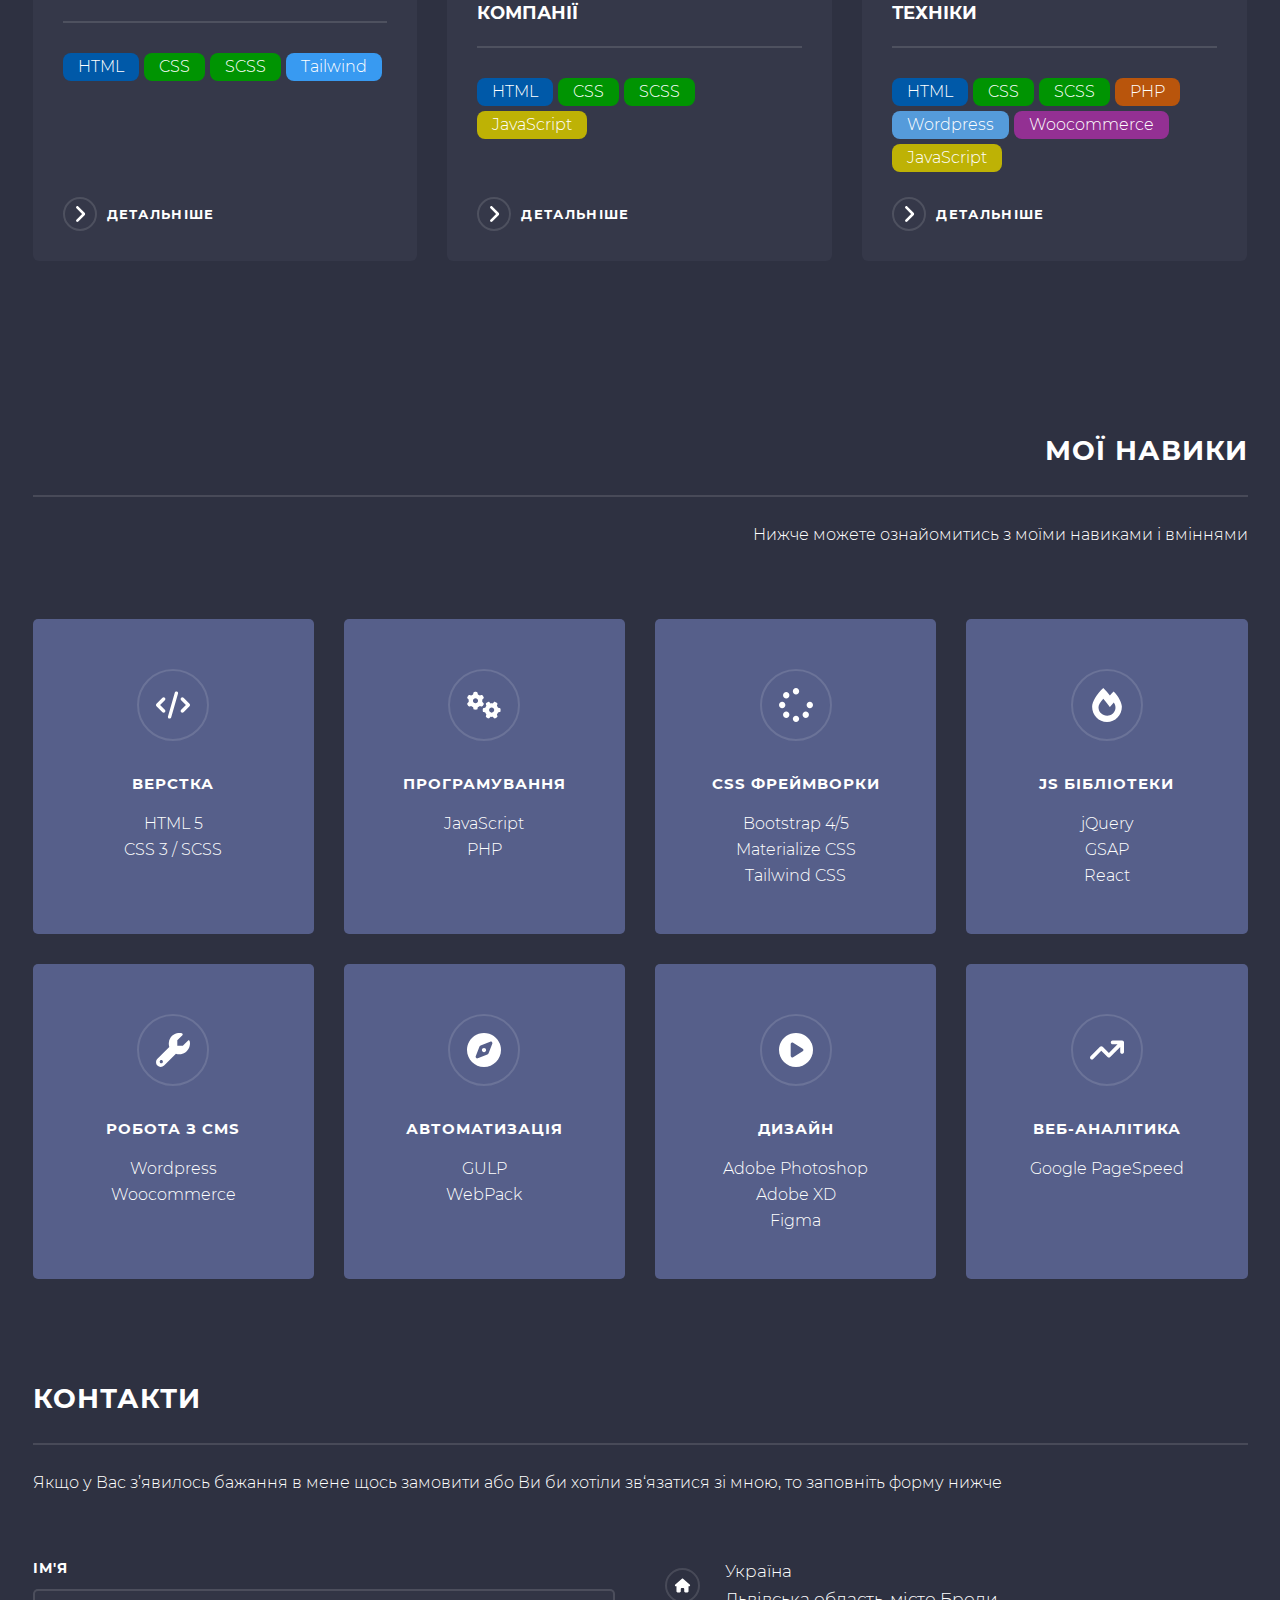
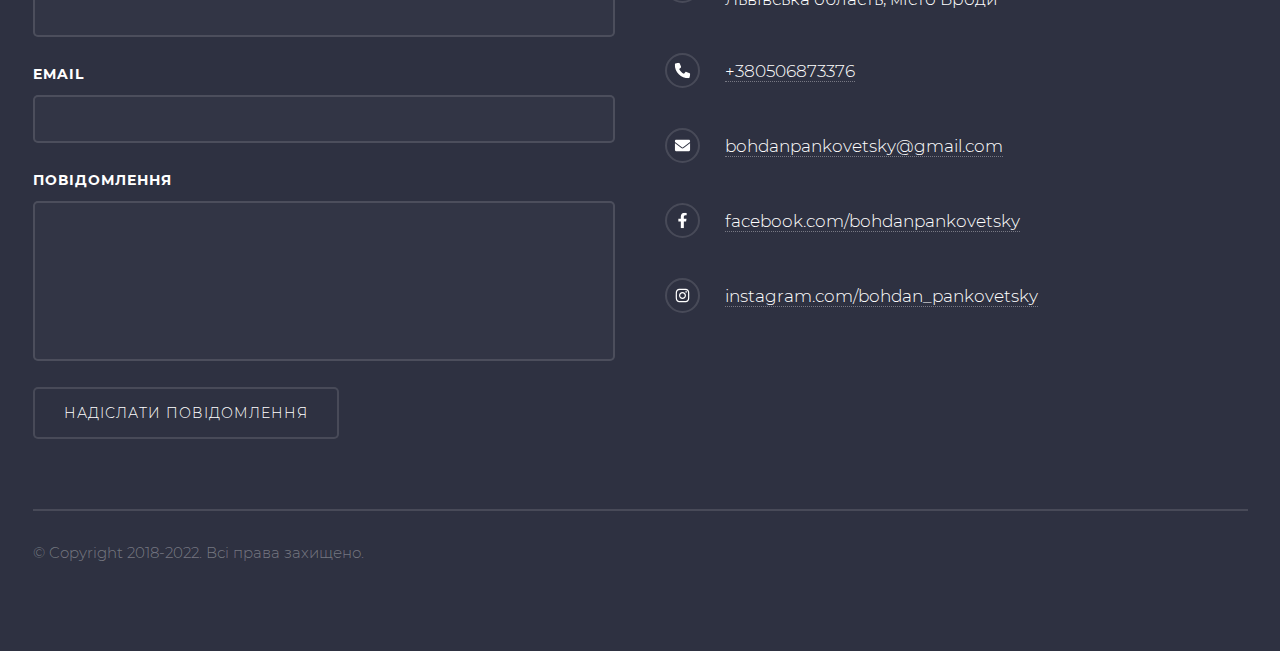
==== commit 0e47a355: "Add files via upload" ====
--- a/index.html
+++ b/index.html
@@ -29,7 +29,7 @@
     <div class="header-mob-menu-bottom">
       <a href="tel:+380506873376">+380506873376</a>
       <a href="mailto:bohdanpankovetsky@gmail.com">bohdanpankovetsky@gmail.com</a>
-      
+
     </div>
   </div>
   <header>
@@ -70,7 +70,7 @@
             </div>
           </div>
           <div class="main-section-photo" data-aos="fade-left" data-aos-duration="700" data-aos-delay="1000">
-            <img src="images/photo.jpg" alt="">
+            <img src="images/photo.jpg" alt="" width="350" height="350">
           </div>
         </div>
       </div>
@@ -152,7 +152,7 @@
         <div class="portfolio-blocks">
           <div class="portfolio-block" data-aos="fade-right" data-aos-duration="700" data-aos-delay="900">
             <div class="portfolio-img">
-              <img src="images/port1.png" alt="">
+              <img src="images/port1.png" alt="" width="385" height="400">
             </div>
             <div class="portfolio-info">
               <h3 class="portfolio-info-title">Інтернет-магазин "ЕКОБУД"</h3>
@@ -176,7 +176,7 @@
           </div>
           <div class="portfolio-block" data-aos="fade-right" data-aos-duration="700" data-aos-delay="600">
             <div class="portfolio-img">
-              <img src="images/port2.png" alt="">
+              <img src="images/port2.png" alt="" width="385" height="400">
             </div>
             <div class="portfolio-info">
               <h3 class="portfolio-info-title">сайт з продажу аксесуарів</h3>
@@ -198,7 +198,7 @@
           </div>
           <div class="portfolio-block" data-aos="fade-right" data-aos-duration="700" data-aos-delay="300">
             <div class="portfolio-img">
-              <img src="images/port3.png" alt="">
+              <img src="images/port3.png" alt="" width="385" height="400">
             </div>
             <div class="portfolio-info">
               <h3 class="portfolio-info-title">Інтернет-магазин "Trevent"</h3>
@@ -219,7 +219,7 @@
           </div>
           <div class="portfolio-block" data-aos="fade-left" data-aos-duration="700" data-aos-delay="300">
             <div class="portfolio-img">
-              <img src="images/port5.png" alt="">
+              <img src="images/port5.png" alt="" width="385" height="400">
             </div>
             <div class="portfolio-info">
               <h3 class="portfolio-info-title">сайт для веб-студії</h3>
@@ -242,7 +242,7 @@
           </div>
           <div class="portfolio-block" data-aos="fade-left" data-aos-duration="700" data-aos-delay="600">
             <div class="portfolio-img">
-              <img src="images/port6.png" alt="">
+              <img src="images/port6.png" alt="" width="385" height="400">
             </div>
             <div class="portfolio-info">
               <h3 class="portfolio-info-title">сайт для страхової компанії</h3>
@@ -264,7 +264,7 @@
           </div>
           <div class="portfolio-block" data-aos="fade-left" data-aos-duration="700" data-aos-delay="900">
             <div class="portfolio-img">
-              <img src="images/port7.png" alt="">
+              <img src="images/port7.png" alt="" width="385" height="400">
             </div>
             <div class="portfolio-info">
               <h3 class="portfolio-info-title">сайт для будівельної компанії</h3>
@@ -287,7 +287,7 @@
           </div>
           <div class="portfolio-block" data-aos="fade-right" data-aos-duration="700" data-aos-delay="900">
             <div class="portfolio-img">
-              <img src="images/port8.png" alt="">
+              <img src="images/port8.png" alt="" width="385" height="400">
             </div>
             <div class="portfolio-info">
               <h3 class="portfolio-info-title">сайт для торгової компанії</h3>
@@ -309,7 +309,7 @@
           </div>
           <div class="portfolio-block" data-aos="fade-right" data-aos-duration="700" data-aos-delay="600">
             <div class="portfolio-img">
-              <img src="images/port9.png" alt="">
+              <img src="images/port9.png" alt="" width="385" height="400">
             </div>
             <div class="portfolio-info">
               <h3 class="portfolio-info-title">сайт для туристичної компанії</h3>
@@ -331,7 +331,7 @@
           </div>
           <div class="portfolio-block" data-aos="fade-right" data-aos-duration="700" data-aos-delay="300">
             <div class="portfolio-img">
-              <img src="images/port11.png" alt="">
+              <img src="images/port11.png" alt="" width="385" height="400">
             </div>
             <div class="portfolio-info">
               <h3 class="portfolio-info-title">інтернет-магазин Apple техніки</h3>
--- a/css/style.css
+++ b/css/style.css
@@ -0,0 +1,1225 @@
+@font-face {
+  font-family: 'Montserrat';
+  src: url("../fonts/Montserrat-Bold.woff2");
+  font-weight: 700;
+  font-style: normal;
+  font-display: swap;
+}
+
+@font-face {
+  font-family: 'Montserrat';
+  src: url("../fonts/Montserrat-Light.woff2");
+  font-weight: 300;
+  font-style: normal;
+  font-display: swap;
+}
+
+@font-face {
+  font-family: 'Montserrat';
+  src: url("../fonts/Montserrat-ExtraLight.woff2");
+  font-weight: 200;
+  font-style: normal;
+  font-display: swap;
+}
+
+html {
+  -webkit-box-sizing: border-box;
+          box-sizing: border-box;
+}
+
+*,
+*::after,
+*::before {
+  -webkit-box-sizing: inherit;
+          box-sizing: inherit;
+}
+
+ul[class],
+ol[class] {
+  padding: 0;
+}
+
+body,
+h1,
+h2,
+h3,
+h4,
+h5,
+h6,
+p,
+ul,
+ol,
+li,
+figure,
+figcaption,
+blockquote,
+dl,
+dd {
+  margin: 0;
+}
+
+ul[class] {
+  list-style: none;
+}
+
+img {
+  max-width: 100%;
+  display: block;
+}
+
+input,
+button,
+textarea,
+select {
+  font: inherit;
+}
+
+a {
+  text-decoration: none;
+}
+
+.blinking-cursor {
+  font-weight: 700;
+  position: absolute;
+  top: 4px;
+  right: 2px;
+  color: #ffffff;
+  -webkit-animation: 1s blink step-end infinite;
+  animation: 1s blink step-end infinite;
+}
+
+@keyframes "blink" {
+  from, to {
+    color: transparent;
+  }
+  50% {
+    color: #ffffff;
+  }
+}
+
+@-webkit-keyframes "blink" {
+  from, to {
+    color: transparent;
+  }
+  50% {
+    color: #ffffff;
+  }
+}
+
+html {
+  width: 100%;
+  font-family: 'Montserrat';
+  color: #FFFFFF;
+  font-weight: 300;
+  line-height: 1;
+  font-size: 16px;
+  scroll-behavior: smooth;
+  overflow-x: hidden;
+}
+
+body {
+  overflow-x: hidden;
+  background-image: -webkit-gradient(linear, left bottom, left top, from(rgba(46, 49, 65, 0.8)), to(rgba(46, 49, 65, 0.8))), url("../images/bg.webp");
+  background-image: -o-linear-gradient(bottom, rgba(46, 49, 65, 0.8), rgba(46, 49, 65, 0.8)), url("../images/bg.webp");
+  background-image: linear-gradient(to top, rgba(46, 49, 65, 0.8), rgba(46, 49, 65, 0.8)), url("../images/bg.webp");
+  background-color: #2e3141;
+  background-size: auto, cover;
+  background-attachment: fixed, fixed;
+  background-position: center, center;
+  overflow: auto;
+  position: relative;
+}
+
+.container {
+  max-width: 1245px;
+  width: 100%;
+  margin: 0 auto;
+  padding: 0 15px;
+}
+
+.h2 {
+  border-bottom: solid 2px rgba(255, 255, 255, 0.125);
+  padding-bottom: 24px;
+  margin-bottom: 24px;
+  width: 100%;
+  font-weight: 700;
+  letter-spacing: 1px;
+  text-transform: uppercase;
+  font-size: 27px;
+  line-height: 40px;
+}
+
+.desc {
+  line-height: 28px;
+}
+
+input[type="text"]:focus, input[type="email"]:focus, textarea:focus {
+  border-color: #5b6ba6 !important;
+  outline: 1px;
+}
+
+.blue {
+  background: #0059a8;
+}
+
+.lightblue {
+  background: #389af1;
+}
+
+.bluesea {
+  background: #559bdb;
+}
+
+.green {
+  background: #009402;
+}
+
+.darkgreen {
+  background: #3a5a02;
+}
+
+.pink {
+  background: #b7068b;
+}
+
+.brown {
+  background: #b9550c;
+}
+
+.red {
+  background: #ae2a2a;
+}
+
+.violet {
+  background: #606;
+}
+
+.lightviolet {
+  background: #933093;
+}
+
+.yellow {
+  background: #beb205;
+}
+
+.b-popup.active {
+  display: block;
+}
+
+.b-popup {
+  position: fixed;
+  left: 0;
+  right: 0;
+  bottom: 0;
+  top: 0;
+  z-index: 11;
+  overflow-y: auto;
+  display: none;
+}
+
+.b-popup .overlay {
+  position: fixed;
+  z-index: -1;
+  top: 0;
+  right: 0;
+  left: 0;
+  bottom: 0;
+  background: rgba(0, 0, 0, 0.4);
+}
+
+.b-popup-content {
+  margin: 50px auto;
+  position: relative;
+  max-width: 80%;
+  width: 100%;
+  padding: 0 15px;
+}
+
+.b-popup-inner {
+  border-radius: 6px;
+  overflow: hidden;
+}
+
+.b-popup-title {
+  font-weight: 700;
+  text-transform: uppercase;
+  font-size: 18px;
+  line-height: 25px;
+  text-align: center;
+  padding: 20px;
+  background-color: #353849;
+}
+
+.b-popup-close {
+  position: absolute;
+  top: -32px;
+  right: 8px;
+  cursor: pointer;
+}
+
+.b-popup-img {
+  width: 100%;
+}
+
+.b-popup-img img {
+  width: 100%;
+}
+
+.header-mob-menu {
+  display: none;
+}
+
+header {
+  padding: 0 22px;
+  display: -webkit-box;
+  display: -ms-flexbox;
+  display: flex;
+  -webkit-box-pack: justify;
+      -ms-flex-pack: justify;
+          justify-content: space-between;
+  -webkit-box-align: center;
+      -ms-flex-align: center;
+          align-items: center;
+  -webkit-transition: background-color 0.2s ease-in-out;
+  -o-transition: background-color 0.2s ease-in-out;
+  transition: background-color 0.2s ease-in-out;
+  background-color: rgba(53, 56, 73, 0.95);
+  height: 60px;
+  position: fixed;
+  top: 0;
+  width: 100%;
+  z-index: 10;
+  opacity: 0;
+  -webkit-transition: all 0.2s ease-in-out;
+  -o-transition: all 0.2s ease-in-out;
+  transition: all 0.2s ease-in-out;
+}
+
+header.displaing {
+  opacity: 1;
+  -webkit-transition: all 0.2s ease-in-out;
+  -o-transition: all 0.2s ease-in-out;
+  transition: all 0.2s ease-in-out;
+}
+
+header .header-menu-button {
+  display: none;
+  cursor: pointer;
+}
+
+header .header-logo {
+  border: 2px solid white;
+  padding: 6px;
+  text-transform: uppercase;
+  font-weight: 700;
+  position: relative;
+  height: 29.2px;
+}
+
+header .header-logo h1 {
+  font-size: 14px;
+  color: #ffffff;
+  letter-spacing: 0.5px;
+  -webkit-transition: all 0.2s ease-in-out;
+  -o-transition: all 0.2s ease-in-out;
+  transition: all 0.2s ease-in-out;
+}
+
+header .header-menu {
+  height: 100%;
+  margin-right: -16px;
+}
+
+header .header-menu ul {
+  display: -webkit-box;
+  display: -ms-flexbox;
+  display: flex;
+  padding: 0;
+  list-style: none;
+  height: 100%;
+}
+
+header .header-menu ul a {
+  padding: 0 16px;
+  font-weight: 700;
+  text-transform: uppercase;
+  color: #ffffff;
+  height: 100%;
+  display: -webkit-box;
+  display: -ms-flexbox;
+  display: flex;
+  -webkit-box-align: center;
+      -ms-flex-align: center;
+          align-items: center;
+  font-size: 15px;
+  letter-spacing: 0.5px;
+  -webkit-transition: all 0.2s ease-in-out;
+  -o-transition: all 0.2s ease-in-out;
+  transition: all 0.2s ease-in-out;
+}
+
+header .header-menu ul a:hover {
+  -webkit-transition: all 0.2s ease-in-out;
+  -o-transition: all 0.2s ease-in-out;
+  transition: all 0.2s ease-in-out;
+  opacity: 0.7;
+}
+
+.main-section {
+  height: 100vh;
+  overflow-y: hidden;
+}
+
+.main-section .container {
+  height: 100%;
+}
+
+.main-section-inner {
+  display: -webkit-box;
+  display: -ms-flexbox;
+  display: flex;
+  height: 100%;
+  -webkit-box-align: center;
+      -ms-flex-align: center;
+          align-items: center;
+  gap: 50px;
+}
+
+.main-section-text {
+  display: -webkit-box;
+  display: -ms-flexbox;
+  display: flex;
+  -webkit-box-orient: vertical;
+  -webkit-box-direction: normal;
+      -ms-flex-direction: column;
+          flex-direction: column;
+  gap: 22px;
+}
+
+.main-section-code {
+  border-radius: 100%;
+  border: solid 2px rgba(255, 255, 255, 0.125);
+  width: 78px;
+  height: 78px;
+  display: -webkit-box;
+  display: -ms-flexbox;
+  display: flex;
+  -webkit-box-pack: center;
+      -ms-flex-pack: center;
+          justify-content: center;
+  -webkit-box-align: center;
+      -ms-flex-align: center;
+          align-items: center;
+}
+
+.main-section-code svg {
+  -webkit-transform: scale(0.5);
+      -ms-transform: scale(0.5);
+          transform: scale(0.5);
+}
+
+.main-section-title {
+  border-bottom: solid 2px rgba(255, 255, 255, 0.125);
+  padding-bottom: 12px;
+  font-size: 28px;
+  text-transform: uppercase;
+  letter-spacing: 1px;
+  line-height: 45px;
+}
+
+.main-section-desc {
+  font-size: 17px;
+  letter-spacing: 1.5px;
+  text-transform: uppercase;
+  line-height: 34px;
+}
+
+.main-section-photo {
+  width: 350px;
+  max-width: 350px;
+  min-width: 350px;
+}
+
+.main-section-photo img {
+  border-radius: 50%;
+  width: 100%;
+  height: 100%;
+}
+
+.advans {
+  padding-top: 70px;
+}
+
+.advans .advans-block-inner:nth-child(even) .advans-block-title {
+  text-align: right;
+}
+
+.advans .advans-block-inner:nth-child(even) .advans-block-desc {
+  text-align: right;
+}
+
+.advans-title {
+  text-align: right;
+}
+
+.advans-block-inner {
+  display: -webkit-box;
+  display: -ms-flexbox;
+  display: flex;
+  -webkit-box-align: center;
+      -ms-flex-align: center;
+          align-items: center;
+  gap: 50px;
+  padding-top: 60px;
+  padding-bottom: 60px;
+}
+
+.advans-block-img {
+  width: 200px;
+  max-width: 200px;
+  min-width: 200px;
+}
+
+.advans-block-text {
+  display: -webkit-box;
+  display: -ms-flexbox;
+  display: flex;
+  -webkit-box-orient: vertical;
+  -webkit-box-direction: normal;
+      -ms-flex-direction: column;
+          flex-direction: column;
+  gap: 22px;
+  width: 100%;
+}
+
+.advans-block-title {
+  padding-bottom: 27px;
+  border-bottom: solid 2px rgba(255, 255, 255, 0.125);
+  font-weight: 700;
+  text-transform: uppercase;
+  font-size: 24px;
+}
+
+.advans-block-desc {
+  line-height: 28px;
+  font-size: 17px;
+  letter-spacing: 0.4px;
+}
+
+.portfolio {
+  padding-top: 70px;
+  padding-bottom: 100px;
+  background-color: #2e3141;
+}
+
+.portfolio-blocks {
+  display: -webkit-box;
+  display: -ms-flexbox;
+  display: flex;
+  -ms-flex-wrap: wrap;
+      flex-wrap: wrap;
+  gap: 30px;
+  margin-top: 40px;
+}
+
+.portfolio-block {
+  width: calc(33.3333333% - 20px);
+  cursor: pointer;
+  border-radius: 6px;
+  overflow: hidden;
+  background-color: #353849;
+  display: -webkit-box;
+  display: -ms-flexbox;
+  display: flex;
+  -webkit-box-orient: vertical;
+  -webkit-box-direction: normal;
+      -ms-flex-direction: column;
+          flex-direction: column;
+}
+
+.portfolio-block:hover .portfolio-img img {
+  -webkit-transform: scale(1.02);
+      -ms-transform: scale(1.02);
+          transform: scale(1.02);
+  -webkit-transition: all 0.2s ease-in-out;
+  -o-transition: all 0.2s ease-in-out;
+  transition: all 0.2s ease-in-out;
+}
+
+.portfolio-img {
+  width: 100%;
+  height: 400px;
+  overflow: hidden;
+}
+
+.portfolio-img img {
+  width: 100%;
+  height: auto;
+  -webkit-transition: all 0.2s ease-in-out;
+  -o-transition: all 0.2s ease-in-out;
+  transition: all 0.2s ease-in-out;
+}
+
+.portfolio-info {
+  width: 100%;
+  padding: 30px 30px 25px 30px;
+}
+
+.portfolio-info .portfolio-info-title {
+  padding-bottom: 20px;
+  border-bottom: solid 2px rgba(255, 255, 255, 0.125);
+  font-weight: 700;
+  text-transform: uppercase;
+  font-size: 18px;
+  line-height: 25px;
+  margin-bottom: 30px;
+}
+
+.portfolio-info .portfolio-info-tags {
+  display: -webkit-box;
+  display: -ms-flexbox;
+  display: flex;
+  -ms-flex-wrap: wrap;
+      flex-wrap: wrap;
+  gap: 5px;
+}
+
+.portfolio-info .portfolio-info-tags .portfolio-info-tag {
+  padding: 6px 15px;
+  border-radius: 8px;
+}
+
+.portfolio-info-more {
+  display: -webkit-box;
+  display: -ms-flexbox;
+  display: flex;
+  -webkit-box-align: center;
+      -ms-flex-align: center;
+          align-items: center;
+  gap: 10px;
+  padding: 0 30px 30px 30px;
+  font-size: 13px;
+  font-weight: 700;
+  letter-spacing: 1.3px;
+  text-transform: uppercase;
+  margin-top: auto;
+}
+
+.portfolio-info-more .portfolio-info-more-icon {
+  width: 34px;
+  min-width: 34px;
+  max-width: 34px;
+  height: 34px;
+  border-radius: 100%;
+  border: solid 2px rgba(255, 255, 255, 0.125);
+  display: -webkit-box;
+  display: -ms-flexbox;
+  display: flex;
+  -webkit-box-pack: center;
+      -ms-flex-pack: center;
+          justify-content: center;
+  -webkit-box-align: center;
+      -ms-flex-align: center;
+          align-items: center;
+}
+
+.portfolio-info-more .portfolio-info-more-icon svg {
+  -webkit-transform: scale(0.35);
+      -ms-transform: scale(0.35);
+          transform: scale(0.35);
+}
+
+.skills {
+  padding-top: 70px;
+}
+
+.skills .skills-title, .skills .desc {
+  text-align: right;
+}
+
+.skills-blocks {
+  display: -webkit-box;
+  display: -ms-flexbox;
+  display: flex;
+  gap: 30px;
+  -ms-flex-wrap: wrap;
+      flex-wrap: wrap;
+  -webkit-box-pack: center;
+      -ms-flex-pack: center;
+          justify-content: center;
+  margin-top: 70px;
+  margin-bottom: 30px;
+}
+
+.skills-block {
+  padding: 50px 20px;
+  background-color: #565f8a;
+  border-radius: 5px;
+  width: calc(25% - 22.5px);
+  display: -webkit-box;
+  display: -ms-flexbox;
+  display: flex;
+  -webkit-box-orient: vertical;
+  -webkit-box-direction: normal;
+      -ms-flex-direction: column;
+          flex-direction: column;
+  -webkit-box-align: center;
+      -ms-flex-align: center;
+          align-items: center;
+  -webkit-transition: all 0.2s ease-in-out;
+  -o-transition: all 0.2s ease-in-out;
+  transition: all 0.2s ease-in-out;
+}
+
+.skills-block:hover {
+  -webkit-transition: all 0.2s ease-in-out;
+  -o-transition: all 0.2s ease-in-out;
+  transition: all 0.2s ease-in-out;
+  -webkit-transform: scale(1.02);
+      -ms-transform: scale(1.02);
+          transform: scale(1.02);
+}
+
+.skills-block:hover .skills-block-icon svg {
+  -webkit-transition: all 0.3s ease-in-out;
+  -o-transition: all 0.3s ease-in-out;
+  transition: all 0.3s ease-in-out;
+  -webkit-transform: scale(0.6);
+      -ms-transform: scale(0.6);
+          transform: scale(0.6);
+}
+
+.skills-block-icon {
+  width: 72px;
+  height: 72px;
+  border-radius: 50%;
+  border: solid 2px rgba(255, 255, 255, 0.125);
+  margin-bottom: 30px;
+}
+
+.skills-block-icon svg {
+  width: 100%;
+  height: 100%;
+  -webkit-transition: all 0.3s ease-in-out;
+  -o-transition: all 0.3s ease-in-out;
+  transition: all 0.3s ease-in-out;
+  -webkit-transform: scale(0.5);
+      -ms-transform: scale(0.5);
+          transform: scale(0.5);
+}
+
+.skills-block-title {
+  line-height: 25px;
+  letter-spacing: 1px;
+  text-transform: uppercase;
+  font-size: 15px;
+  margin-bottom: 20px;
+  text-align: center;
+}
+
+.skills-block-skills {
+  display: -webkit-box;
+  display: -ms-flexbox;
+  display: flex;
+  -webkit-box-orient: vertical;
+  -webkit-box-direction: normal;
+      -ms-flex-direction: column;
+          flex-direction: column;
+  gap: 10px;
+  text-align: center;
+}
+
+.contacts {
+  padding-top: 70px;
+}
+
+.contacts-inner {
+  margin-top: 60px;
+  margin-bottom: 70px;
+  display: -webkit-box;
+  display: -ms-flexbox;
+  display: flex;
+  gap: 50px;
+}
+
+.contacts-form, .contacts-info {
+  width: 100%;
+}
+
+.contacts-form form {
+  display: -webkit-box;
+  display: -ms-flexbox;
+  display: flex;
+  -webkit-box-orient: vertical;
+  -webkit-box-direction: normal;
+      -ms-flex-direction: column;
+          flex-direction: column;
+  gap: 26px;
+  -webkit-box-align: start;
+      -ms-flex-align: start;
+          align-items: flex-start;
+}
+
+.contacts-form form label {
+  display: -webkit-box;
+  display: -ms-flexbox;
+  display: flex;
+  -webkit-box-orient: vertical;
+  -webkit-box-direction: normal;
+      -ms-flex-direction: column;
+          flex-direction: column;
+  gap: 10px;
+  width: 100%;
+}
+
+.contacts-form form label span {
+  font-weight: 700;
+  line-height: 22px;
+  letter-spacing: 1px;
+  font-size: 14px;
+  text-transform: uppercase;
+}
+
+.contacts-form form label input {
+  background: rgba(255, 255, 255, 0.025);
+  border-radius: 5px;
+  border: solid 2px rgba(255, 255, 255, 0.125);
+  padding: 0 17px;
+  height: 48px;
+  line-height: 1.65;
+  color: #ffffff;
+  font-size: 17px;
+  -webkit-transition: all 0.2s ease-in-out;
+  -o-transition: all 0.2s ease-in-out;
+  transition: all 0.2s ease-in-out;
+}
+
+.contacts-form form label textarea {
+  background: rgba(255, 255, 255, 0.025);
+  border-radius: 5px;
+  border: solid 2px rgba(255, 255, 255, 0.125);
+  padding: 13px 17px 13px 17px;
+  resize: none;
+  height: 160px;
+  line-height: 1.65;
+  color: #ffffff;
+  font-size: 17px;
+  -webkit-transition: all 0.2s ease-in-out;
+  -o-transition: all 0.2s ease-in-out;
+  transition: all 0.2s ease-in-out;
+}
+
+.contacts-form form input[type="submit"] {
+  font-weight: 300;
+  background-color: transparent;
+  border-radius: 5px;
+  border: 0;
+  -webkit-box-shadow: inset 0 0 0 2px rgba(255, 255, 255, 0.125);
+          box-shadow: inset 0 0 0 2px rgba(255, 255, 255, 0.125);
+  color: #ffffff !important;
+  cursor: pointer;
+  display: inline-block;
+  letter-spacing: 1px;
+  text-align: center;
+  padding: 0 31px;
+  text-decoration: none;
+  text-transform: uppercase;
+  white-space: nowrap;
+  height: 52px;
+  -webkit-transition: all 0.2s ease-in-out;
+  -o-transition: all 0.2s ease-in-out;
+  transition: all 0.2s ease-in-out;
+  font-size: 14px;
+}
+
+.contacts-form form input[type="submit"]:hover {
+  background-color: rgba(255, 255, 255, 0.025);
+  -webkit-transition: all 0.2s ease-in-out;
+  -o-transition: all 0.2s ease-in-out;
+  transition: all 0.2s ease-in-out;
+}
+
+.contacts-info {
+  display: -webkit-box;
+  display: -ms-flexbox;
+  display: flex;
+  -webkit-box-orient: vertical;
+  -webkit-box-direction: normal;
+      -ms-flex-direction: column;
+          flex-direction: column;
+  gap: 40px;
+}
+
+.contacts-info-item {
+  display: -webkit-box;
+  display: -ms-flexbox;
+  display: flex;
+  -webkit-box-align: center;
+      -ms-flex-align: center;
+          align-items: center;
+  gap: 25px;
+}
+
+.contacts-info-text {
+  line-height: 28px;
+  font-size: 17px;
+}
+
+.contacts-info-text a {
+  color: #ffffff;
+  border-bottom: dotted 1px rgba(255, 255, 255, 0.35);
+  -webkit-transition: all 0.2s ease-in-out;
+  -o-transition: all 0.2s ease-in-out;
+  transition: all 0.2s ease-in-out;
+}
+
+.contacts-info-text a:hover {
+  -webkit-transition: all 0.2s ease-in-out;
+  -o-transition: all 0.2s ease-in-out;
+  transition: all 0.2s ease-in-out;
+  border-bottom: dotted 1px rgba(255, 255, 255, 0);
+}
+
+.contacts-info-icon {
+  display: -webkit-box;
+  display: -ms-flexbox;
+  display: flex;
+  -webkit-box-pack: center;
+      -ms-flex-pack: center;
+          justify-content: center;
+  -webkit-box-align: center;
+      -ms-flex-align: center;
+          align-items: center;
+  width: 35px;
+  max-width: 35px;
+  min-width: 35px;
+  height: 35px;
+  border-radius: 100%;
+  border: solid 2px rgba(255, 255, 255, 0.125);
+}
+
+.contacts-info-icon svg {
+  height: 100%;
+  width: 100%;
+  -webkit-transform: scale(0.5);
+      -ms-transform: scale(0.5);
+          transform: scale(0.5);
+}
+
+footer .copyright {
+  width: 100%;
+  color: rgba(255, 255, 255, 0.35);
+  line-height: 16px;
+  font-size: 15px;
+  border-top: solid 2px rgba(255, 255, 255, 0.125);
+  padding-top: 34px;
+  padding-bottom: 90px;
+}
+
+@media (max-width: 1000px) {
+  header .header-menu {
+    display: none;
+  }
+  header .header-menu-button {
+    display: block;
+    padding: 5px;
+    margin-right: -5px;
+  }
+  .header-mob-menu.active {
+    display: -webkit-box;
+    display: -ms-flexbox;
+    display: flex;
+  }
+  .header-mob-menu {
+    display: none;
+    -webkit-box-orient: vertical;
+    -webkit-box-direction: normal;
+        -ms-flex-direction: column;
+            flex-direction: column;
+    height: 100%;
+    -webkit-box-pack: justify;
+        -ms-flex-pack: justify;
+            justify-content: space-between;
+    left: 0;
+    right: 0;
+    top: 0;
+    bottom: 0;
+    position: fixed;
+    background-color: rgba(53, 56, 73, 0.97);
+    z-index: 11;
+    padding: 10px 15px;
+  }
+  .header-mob-close {
+    display: -webkit-box;
+    display: -ms-flexbox;
+    display: flex;
+    padding: 5px;
+    margin-right: 5px;
+    width: 26px;
+    margin-left: auto;
+    cursor: pointer;
+  }
+  .header-mob-menu-bottom {
+    display: -webkit-box;
+    display: -ms-flexbox;
+    display: flex;
+    -webkit-box-orient: vertical;
+    -webkit-box-direction: normal;
+        -ms-flex-direction: column;
+            flex-direction: column;
+    gap: 15px;
+    -webkit-box-align: start;
+        -ms-flex-align: start;
+            align-items: flex-start;
+    margin-bottom: 20px;
+  }
+  .header-mob-menu-bottom a {
+    color: #ffffff;
+    border-bottom: dotted 1px rgba(255, 255, 255, 0.35);
+    -webkit-transition: all 0.2s ease-in-out;
+    -o-transition: all 0.2s ease-in-out;
+    transition: all 0.2s ease-in-out;
+  }
+  .header-mob-menu-bottom a:hover {
+    border-bottom: dotted 1px rgba(255, 255, 255, 0);
+    -webkit-transition: all 0.2s ease-in-out;
+    -o-transition: all 0.2s ease-in-out;
+    transition: all 0.2s ease-in-out;
+  }
+  .header-menu {
+    margin-top: 70px;
+  }
+  .header-menu ul {
+    padding: 0;
+    list-style: none;
+    display: -webkit-box;
+    display: -ms-flexbox;
+    display: flex;
+    -webkit-box-orient: vertical;
+    -webkit-box-direction: normal;
+        -ms-flex-direction: column;
+            flex-direction: column;
+  }
+  .header-menu ul a {
+    padding: 16px 10px;
+    font-weight: 700;
+    text-transform: uppercase;
+    color: #ffffff;
+    height: 100%;
+    display: -webkit-box;
+    display: -ms-flexbox;
+    display: flex;
+    -webkit-box-align: center;
+        -ms-flex-align: center;
+            align-items: center;
+    font-size: 15px;
+    letter-spacing: 0.5px;
+    -webkit-transition: all 0.2s ease-in-out;
+    -o-transition: all 0.2s ease-in-out;
+    transition: all 0.2s ease-in-out;
+  }
+  .header-menu ul a:hover {
+    -webkit-transition: all 0.2s ease-in-out;
+    -o-transition: all 0.2s ease-in-out;
+    transition: all 0.2s ease-in-out;
+    opacity: 0.7;
+  }
+}
+
+@media (max-width: 900px) {
+  .main-section-inner {
+    gap: 40px;
+    -webkit-box-orient: vertical;
+    -webkit-box-direction: reverse;
+        -ms-flex-direction: column-reverse;
+            flex-direction: column-reverse;
+    -webkit-box-pack: center;
+        -ms-flex-pack: center;
+            justify-content: center;
+  }
+  .main-section-photo {
+    width: 200px;
+    max-width: 200px;
+    min-width: 200px;
+  }
+  .main-section-title {
+    font-size: 24px;
+    line-height: 35px;
+  }
+  .main-section-desc {
+    font-size: 15px;
+    letter-spacing: 0;
+    line-height: 22px;
+  }
+  .advans {
+    padding-top: 70px;
+    padding-bottom: 20px;
+  }
+  .h2 {
+    padding-bottom: 20px;
+    margin-bottom: 20px;
+    font-size: 24px;
+    line-height: 30px;
+  }
+  .advans-block-title {
+    padding-bottom: 20px;
+    font-size: 20px;
+  }
+  .advans-block-desc {
+    line-height: 22px;
+    font-size: 16px;
+  }
+  .advans-block-inner {
+    gap: 30px;
+    padding-top: 30px;
+    padding-bottom: 30px;
+    -webkit-box-orient: vertical;
+    -webkit-box-direction: reverse;
+        -ms-flex-direction: column-reverse;
+            flex-direction: column-reverse;
+  }
+  .advans-block-img {
+    width: 120px;
+    max-width: 120px;
+    min-width: 120px;
+    -ms-flex-item-align: end;
+        align-self: flex-end;
+  }
+  .advans-block-inner:nth-child(odd) {
+    -webkit-box-orient: vertical;
+    -webkit-box-direction: normal;
+        -ms-flex-direction: column;
+            flex-direction: column;
+  }
+  .advans-block-inner:nth-child(odd) .advans-block-img {
+    -ms-flex-item-align: start;
+        align-self: flex-start;
+  }
+  .portfolio {
+    padding-top: 70px;
+    padding-bottom: 60px;
+  }
+  .portfolio-block {
+    width: calc(50% - 15px);
+  }
+  .portfolio-info .portfolio-info-title {
+    font-size: 16px;
+    line-height: 20px;
+    margin-bottom: 25px;
+  }
+  .portfolio-info .portfolio-info-tags .portfolio-info-tag {
+    padding: 6px 12px;
+    font-size: 14px;
+  }
+  .portfolio-info-more {
+    font-size: 12px;
+    letter-spacing: 1px;
+  }
+  .portfolio-info-more .portfolio-info-more-icon {
+    width: 30px;
+    min-width: 30px;
+    max-width: 30px;
+    height: 30px;
+  }
+  .skills-block {
+    width: calc(33.33333% - 22.5px);
+  }
+  .skills-blocks {
+    margin-top: 40px;
+  }
+  .skills-block-title {
+    line-height: 20px;
+    font-size: 14px;
+  }
+  .skills-block-skills {
+    font-size: 14px;
+  }
+  .skills-block-skills {
+    gap: 8px;
+  }
+  .contacts-inner {
+    -webkit-box-orient: vertical;
+    -webkit-box-direction: normal;
+        -ms-flex-direction: column;
+            flex-direction: column;
+    margin-top: 40px;
+    margin-bottom: 40px;
+    gap: 40px;
+  }
+  .contacts-form form {
+    gap: 15px;
+  }
+  .contacts-form form label {
+    gap: 5px;
+  }
+  .contacts-form form label span {
+    line-height: 18px;
+    font-size: 13px;
+  }
+  .contacts-form form input[type="submit"] {
+    padding: 0 25px;
+    height: 45px;
+    font-size: 13px;
+  }
+  .contacts-info {
+    gap: 25px;
+  }
+  .contacts-info-item {
+    gap: 15px;
+  }
+  .contacts-info-text {
+    line-height: 20px;
+    font-size: 14px;
+  }
+  footer .copyright {
+    font-size: 14px;
+    padding-top: 25px;
+    padding-bottom: 50px;
+  }
+  .b-popup-title {
+    font-size: 15px;
+    line-height: 20px;
+    padding: 15px;
+  }
+  .portfolio-blocks {
+    gap: 20px;
+  }
+}
+
+@media (max-width: 650px) {
+  .portfolio-block {
+    width: 100%;
+  }
+  .b-popup-content {
+    max-width: 100%;
+  }
+  header .header-logo h1 {
+    font-size: 9px;
+    letter-spacing: 0.2px;
+  }
+  header .header-logo {
+    height: 23.2px;
+    padding: 5px;
+  }
+  .blinking-cursor {
+    font-size: 10px;
+  }
+  header {
+    height: 50px;
+  }
+  .skills-block {
+    width: calc(50% - 15px);
+  }
+  .b-popup .overlay {
+    background: rgba(0, 0, 0, 0.8);
+  }
+}
+
+@media (max-width: 450px) {
+  .skills-block {
+    width: 100%;
+  }
+  .skills-blocks {
+    gap: 20px;
+  }
+}
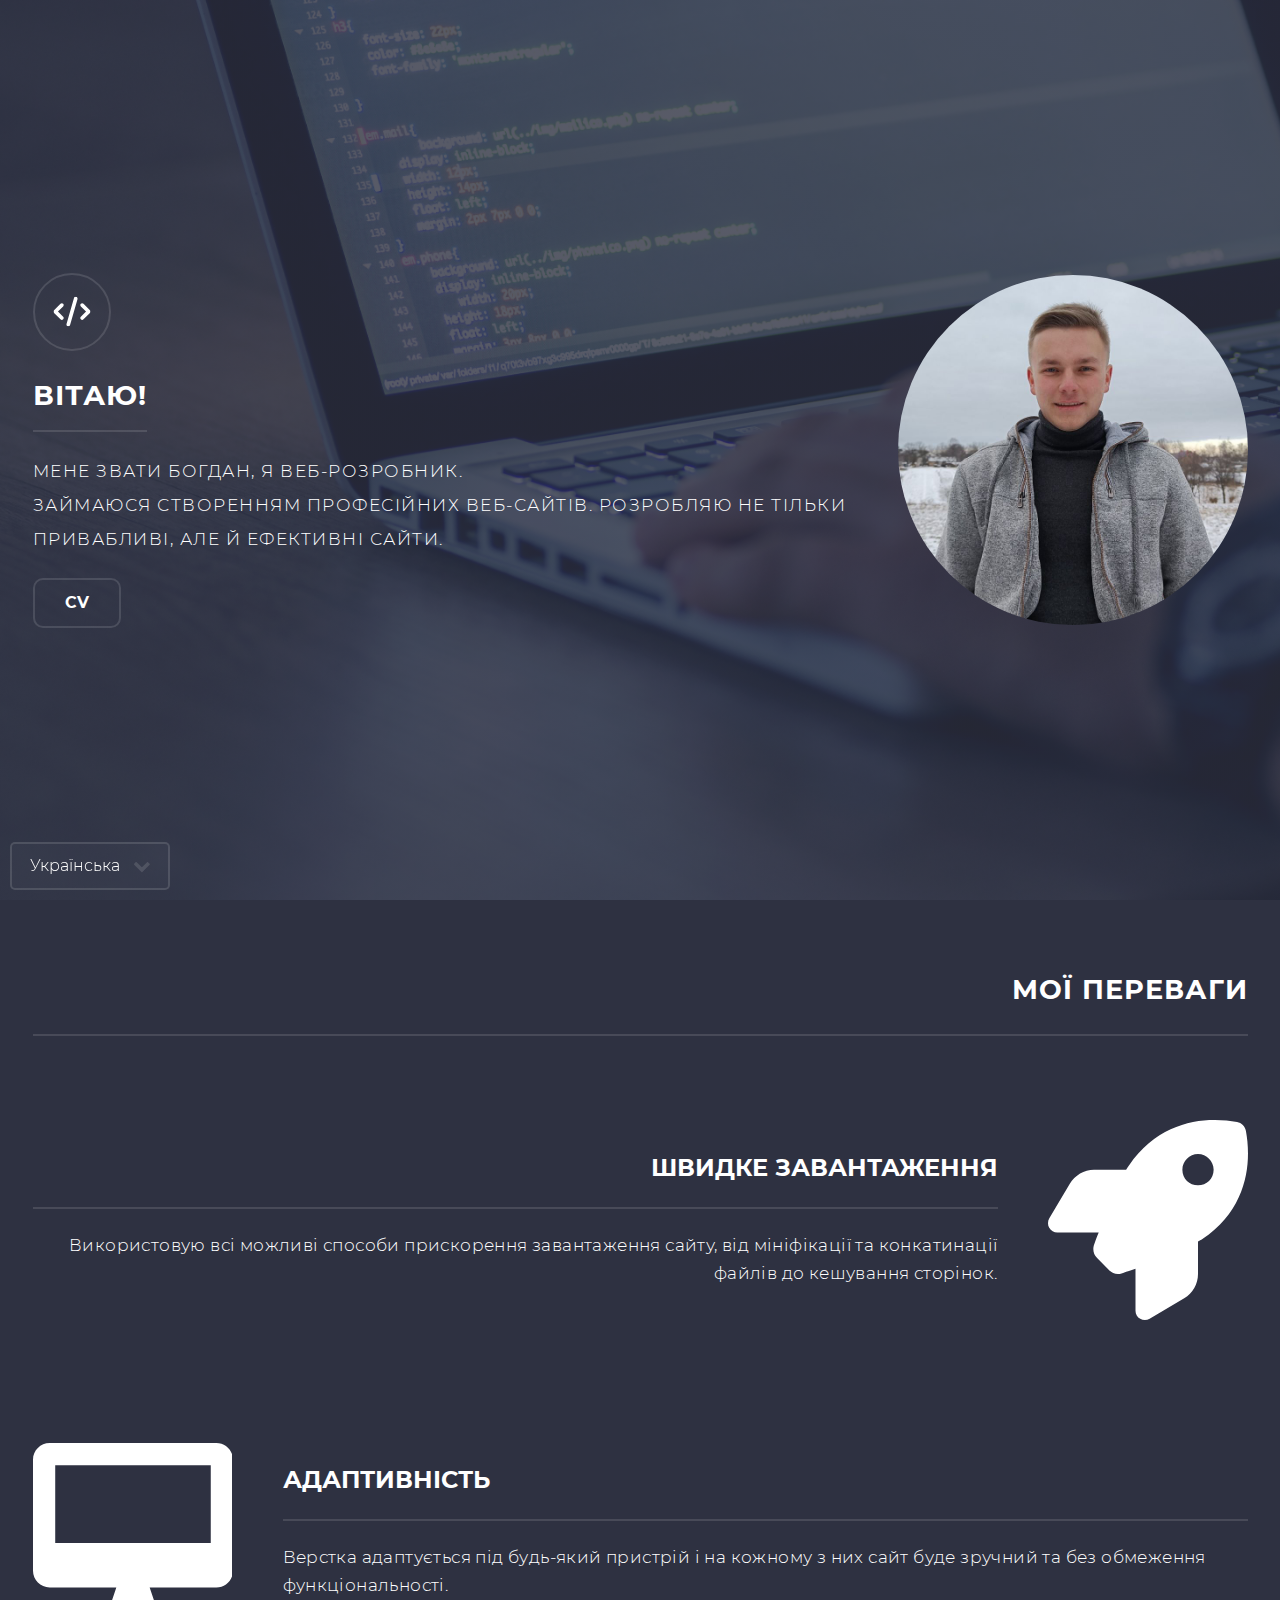
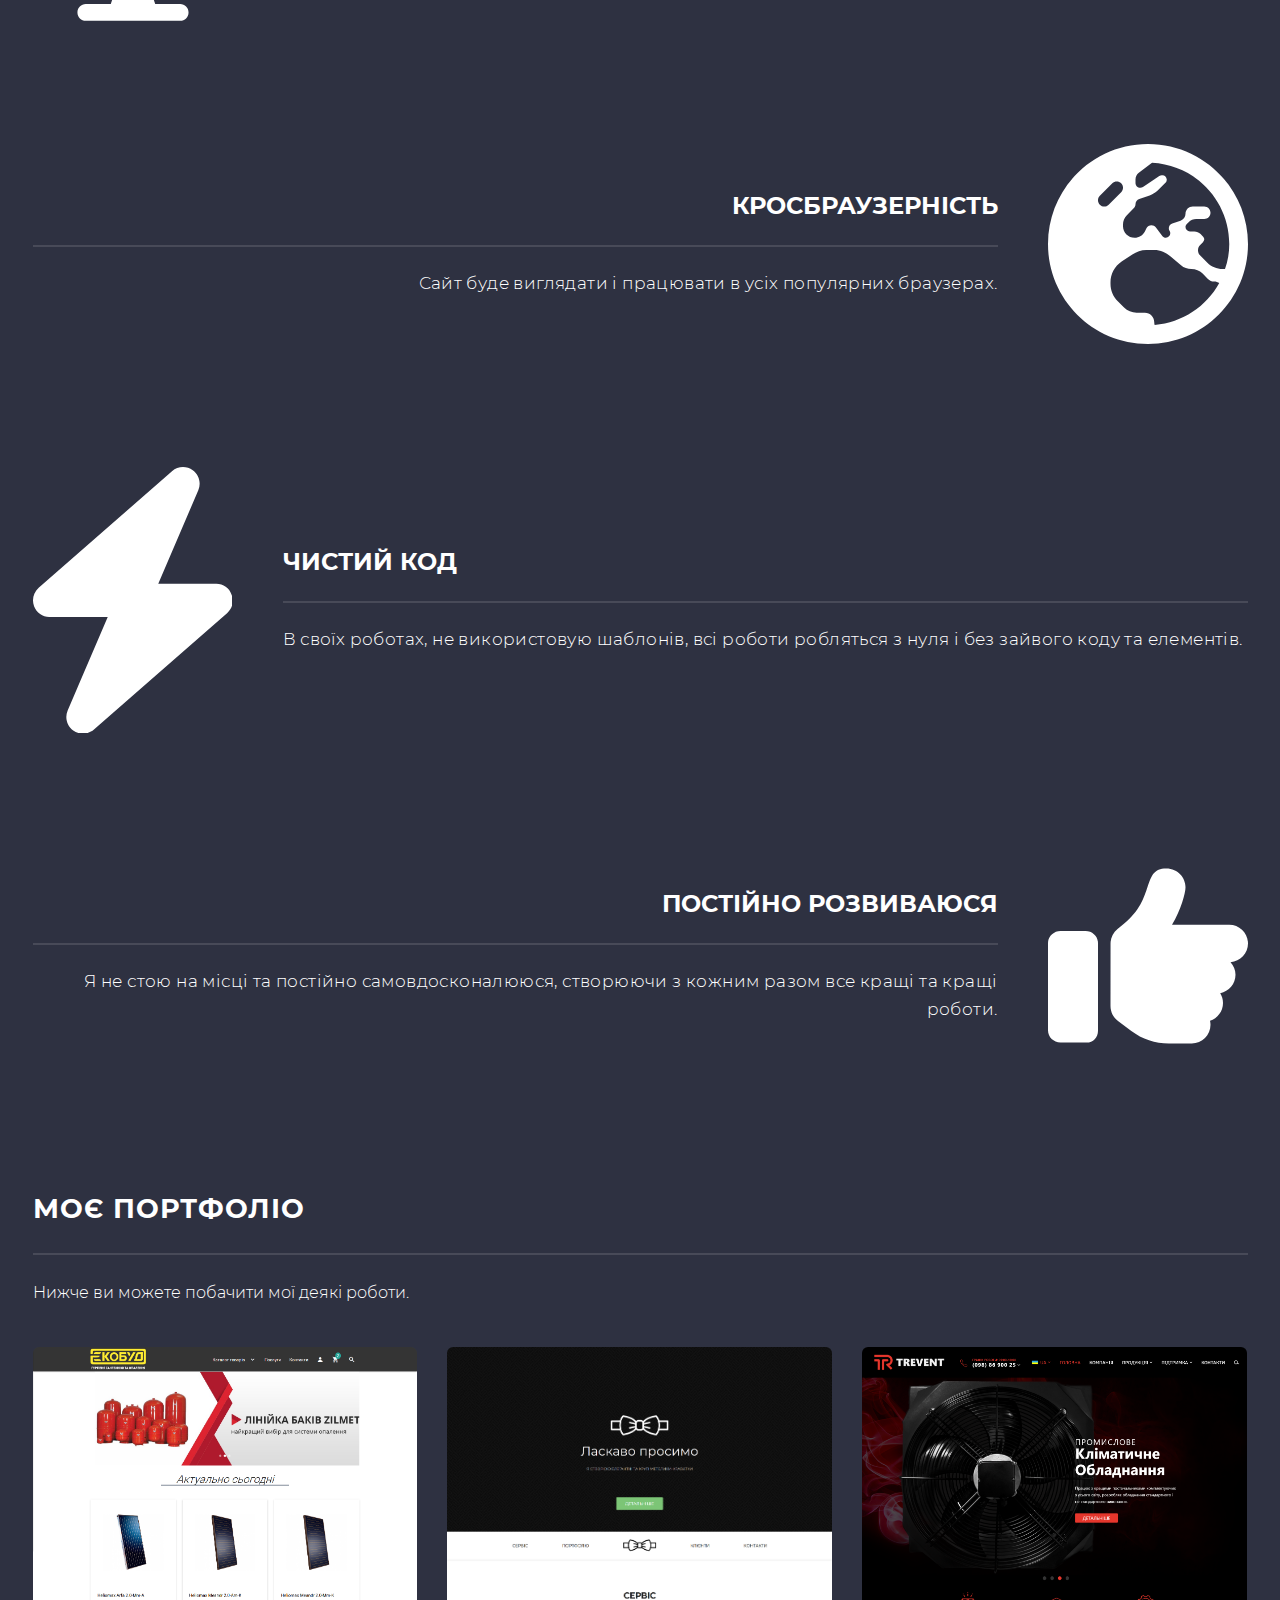
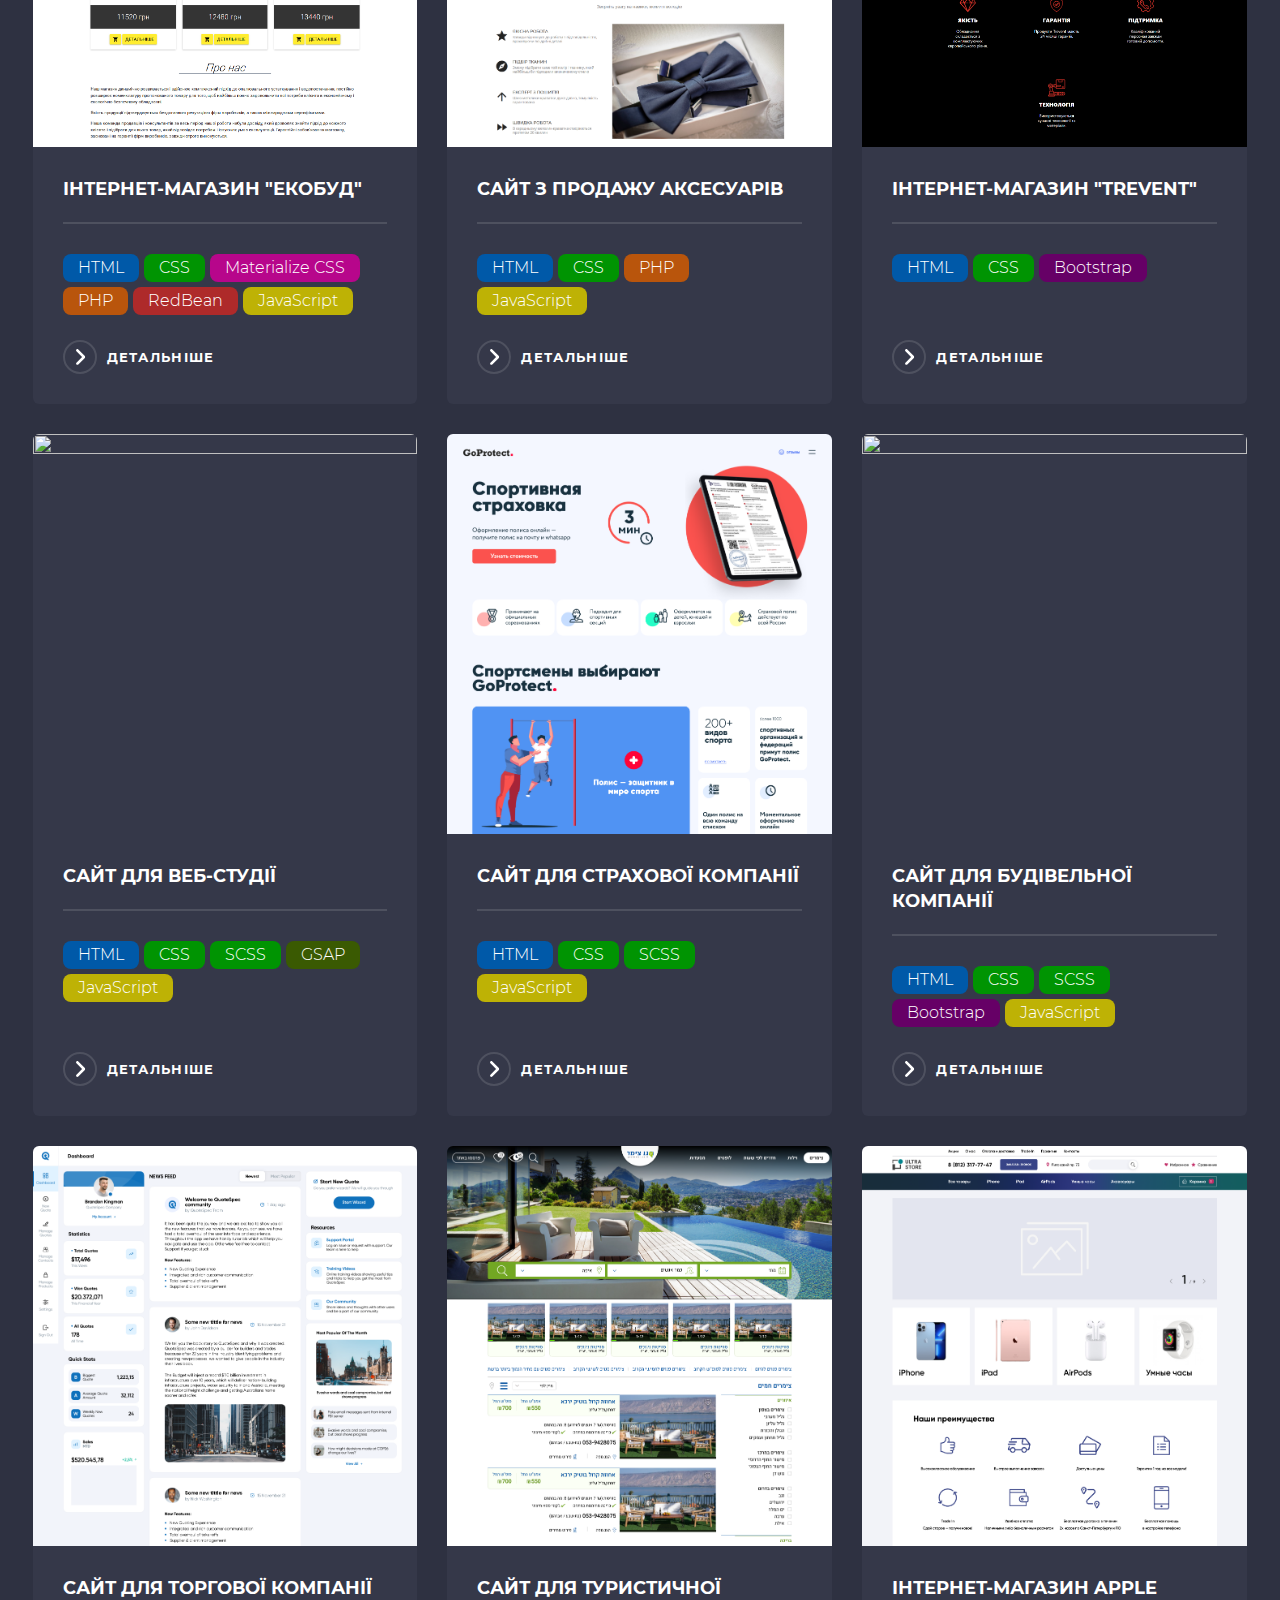
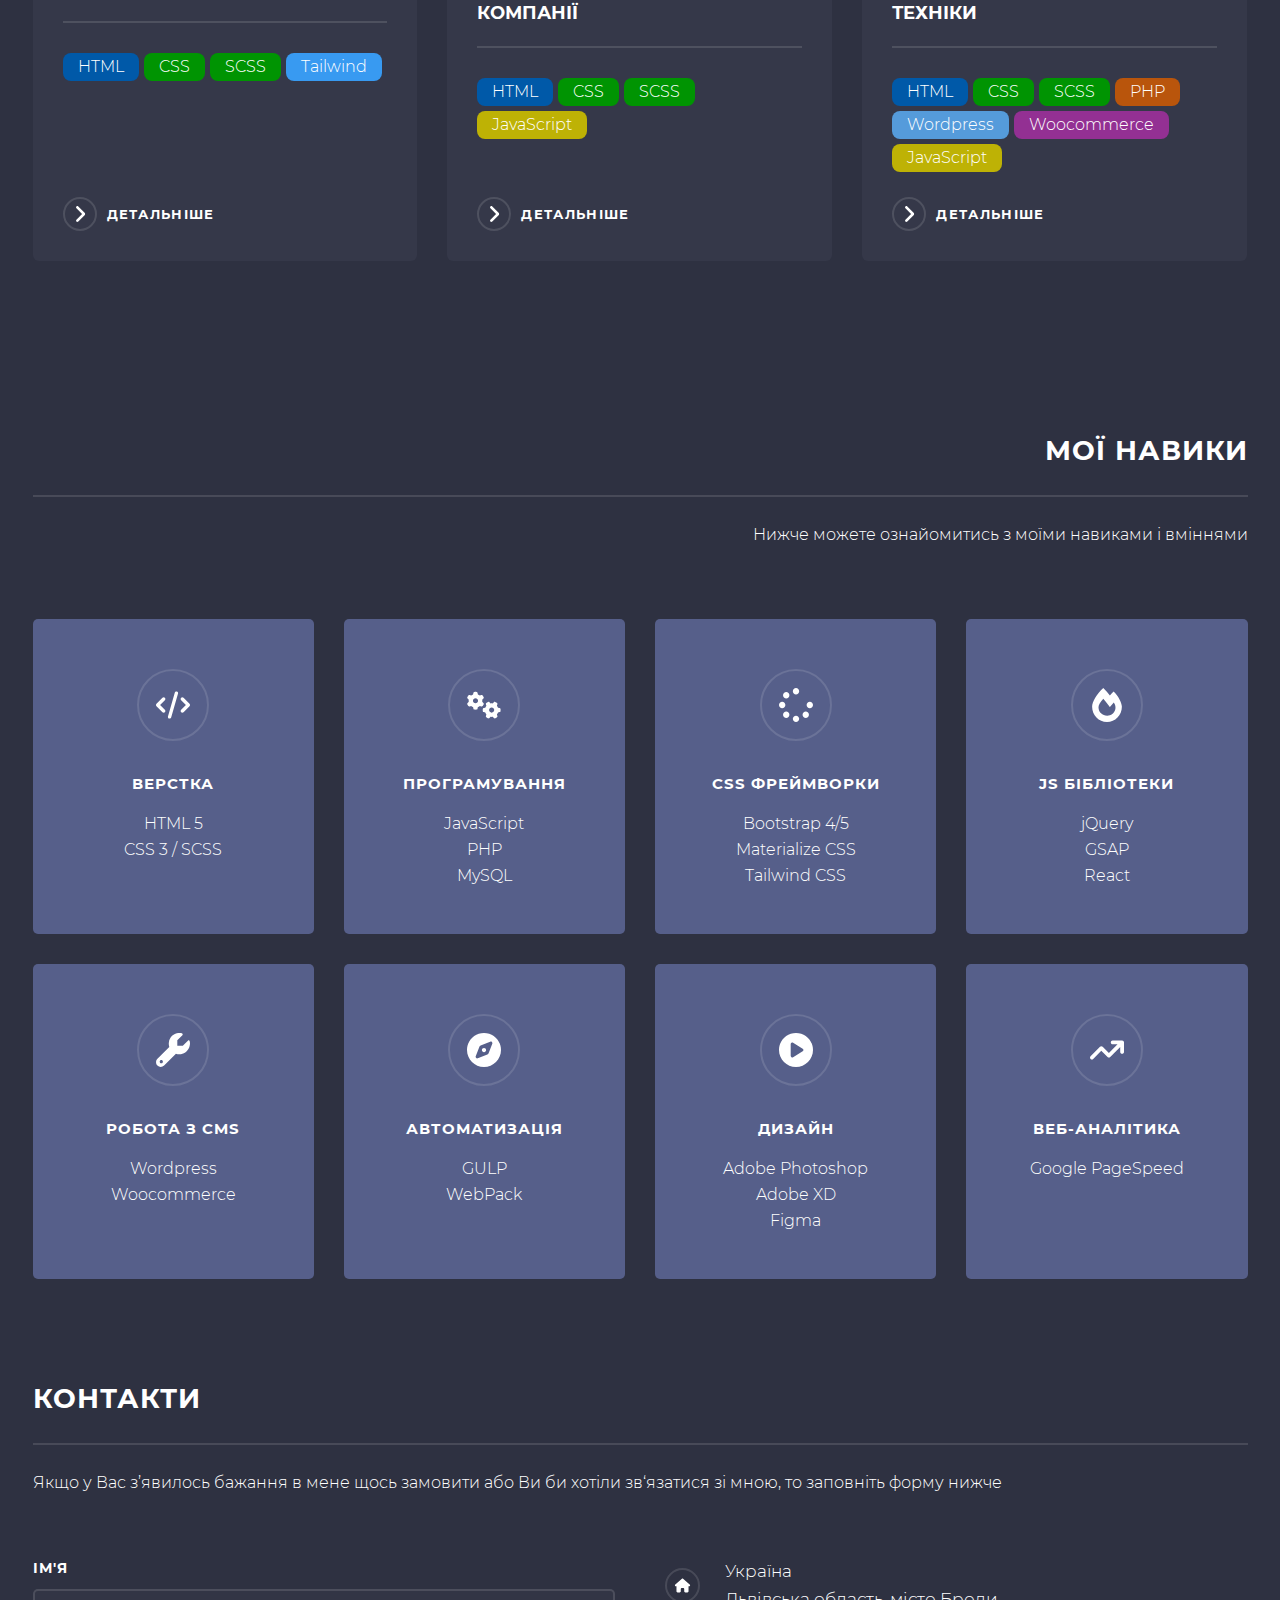
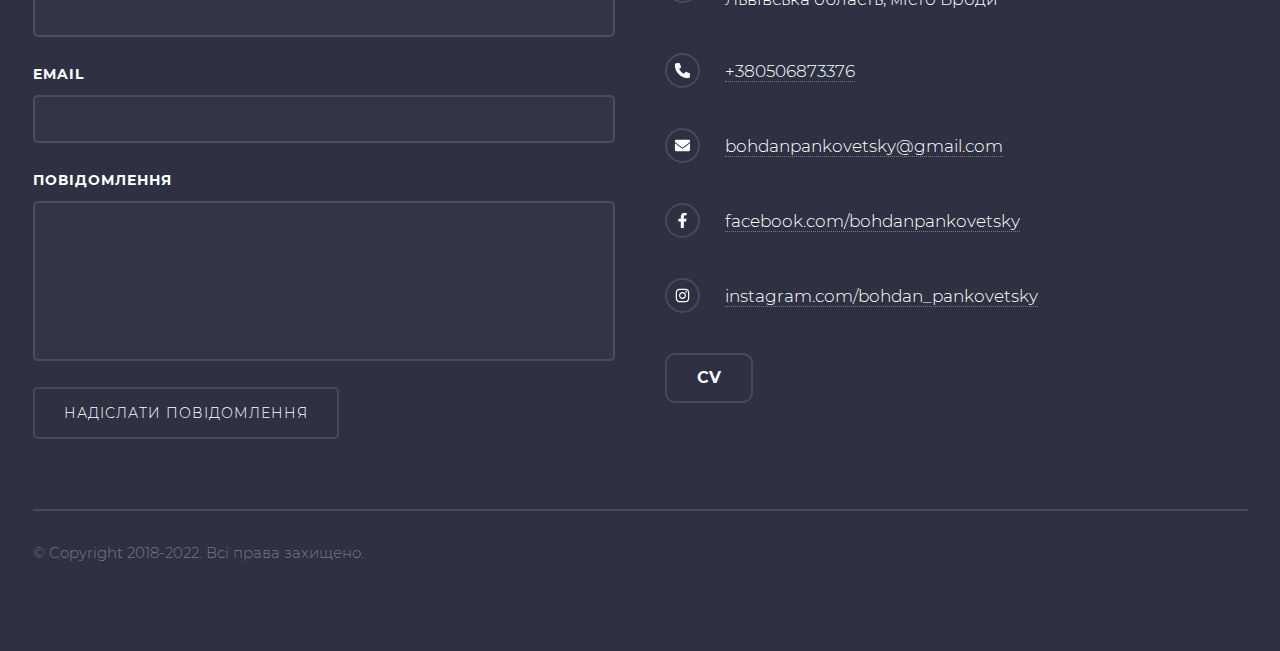
==== commit 720e4145: "Add files via upload" ====
--- a/index.html
+++ b/index.html
@@ -1,11 +1,9 @@
 <!DOCTYPE html>
 <html lang="uk">
-
 <head>
   <meta charset="UTF-8">
   <meta name="viewport" content="width=device-width, initial-scale=1.0">
   <title>Сайт-портфоліо Паньковецького Богдана</title>
-  <!-- <link href="https://unpkg.com/aos@2.3.1/dist/aos.css" rel="stylesheet"> -->
   <link rel="stylesheet" href="css/style.css">
 </head>
 
@@ -27,13 +25,17 @@
       </nav>
     </div>
     <div class="header-mob-menu-bottom">
+      <select class="select-lang select-lang-mob">
+				<option class="ua_lang" selected="" value="/ua">Українська</option>
+				<option value="/ru">Русский</option>
+				<option value="/en">English</option>
+			</select>
       <a href="tel:+380506873376">+380506873376</a>
       <a href="mailto:bohdanpankovetsky@gmail.com">bohdanpankovetsky@gmail.com</a>
 
     </div>
   </div>
   <header>
-
     <a href="/" class="header-logo">
       <h1>Web Developer Богдан Паньковецький</h1><span class="blinking-cursor">|</span>
     </a>
@@ -58,18 +60,19 @@
       <div class="container">
         <div class="main-section-inner">
           <div class="main-section-text">
-            <div class="main-section-code" data-aos="fade-right" data-aos-duration="700">
+            <div class="main-section-code">
               <svg xmlns="http://www.w3.org/2000/svg" viewBox="0 0 640 512" fill="#ffffff">
                 <path d="M414.8 40.79L286.8 488.8C281.9 505.8 264.2 515.6 247.2 510.8C230.2 505.9 220.4 488.2 225.2 471.2L353.2 23.21C358.1 6.216 375.8-3.624 392.8 1.232C409.8 6.087 419.6 23.8 414.8 40.79H414.8zM518.6 121.4L630.6 233.4C643.1 245.9 643.1 266.1 630.6 278.6L518.6 390.6C506.1 403.1 485.9 403.1 473.4 390.6C460.9 378.1 460.9 357.9 473.4 345.4L562.7 256L473.4 166.6C460.9 154.1 460.9 133.9 473.4 121.4C485.9 108.9 506.1 108.9 518.6 121.4V121.4zM166.6 166.6L77.25 256L166.6 345.4C179.1 357.9 179.1 378.1 166.6 390.6C154.1 403.1 133.9 403.1 121.4 390.6L9.372 278.6C-3.124 266.1-3.124 245.9 9.372 233.4L121.4 121.4C133.9 108.9 154.1 108.9 166.6 121.4C179.1 133.9 179.1 154.1 166.6 166.6V166.6z"/>
               </svg>
             </div>
-            <h2 class="main-section-title" data-aos="fade-right" data-aos-duration="700" data-aos-delay="400">Вітаю!</h2>
-            <div class="main-section-desc" data-aos="fade-right" data-aos-duration="700" data-aos-delay="700">
+            <h2 class="main-section-title">Вітаю!</h2>
+            <div class="main-section-desc">
               Мене звати Богдан, я веб-розробник. </br>
               Займаюся створенням професійних веб-сайтів. Розробляю не тільки привабливі, але й ефективні сайти.
             </div>
-          </div>
-          <div class="main-section-photo" data-aos="fade-left" data-aos-duration="700" data-aos-delay="1000">
+            <a href="cv.html" class="cv-link">CV</a>
+          </div>
+          <div class="main-section-photo">
             <img src="images/photo.jpg" alt="" width="350" height="350">
           </div>
         </div>
@@ -77,41 +80,41 @@
     </section>
     <section class="advans" id="advan">
       <div class="container">
-          <h2 class="advans-title h2" data-aos="fade-left" data-aos-duration="700">Мої переваги</h2>
+          <h2 class="advans-title h2">Мої переваги</h2>
           <div class="advans-block-inner">
             <div class="advans-block-text">
-              <h3 class="advans-block-title h3" data-aos="fade-right" data-aos-duration="700" data-aos-delay="300">Швидке завантаження</h3>
-              <div class="advans-block-desc" data-aos="fade-right" data-aos-duration="700" data-aos-delay="600">
+              <h3 class="advans-block-title h3">Швидке завантаження</h3>
+              <div class="advans-block-desc">
                 Використовую всі можливі способи прискорення завантаження сайту, від мініфікації та конкатинації файлів до кешування сторінок.
               </div>
             </div>
-            <div class="advans-block-img" data-aos="fade-left" data-aos-duration="700" data-aos-delay="900">
+            <div class="advans-block-img">
               <svg xmlns="http://www.w3.org/2000/svg" viewBox="0 0 512 512" fill="#ffffff">
                 <path d="M156.6 384.9L125.7 353.1C117.2 345.5 114.2 333.1 117.1 321.8C120.1 312.9 124.1 301.3 129.8 288H24C15.38 288 7.414 283.4 3.146 275.9C-1.123 268.4-1.042 259.2 3.357 251.8L55.83 163.3C68.79 141.4 92.33 127.1 117.8 127.1H200C202.4 124 204.8 120.3 207.2 116.7C289.1-4.07 411.1-8.142 483.9 5.275C495.6 7.414 504.6 16.43 506.7 28.06C520.1 100.9 516.1 222.9 395.3 304.8C391.8 307.2 387.1 309.6 384 311.1V394.2C384 419.7 370.6 443.2 348.7 456.2L260.2 508.6C252.8 513 243.6 513.1 236.1 508.9C228.6 504.6 224 496.6 224 488V380.8C209.9 385.6 197.6 389.7 188.3 392.7C177.1 396.3 164.9 393.2 156.6 384.9V384.9zM384 167.1C406.1 167.1 424 150.1 424 127.1C424 105.9 406.1 87.1 384 87.1C361.9 87.1 344 105.9 344 127.1C344 150.1 361.9 167.1 384 167.1z"/>
               </svg>
             </div>
           </div>
           <div class="advans-block-inner">
-            <div class="advans-block-img" data-aos="fade-right" data-aos-duration="700" data-aos-delay="900">
+            <div class="advans-block-img">
               <svg xmlns="http://www.w3.org/2000/svg" viewBox="0 0 576 512" fill="#ffffff">
                 <path d="M528 0h-480C21.5 0 0 21.5 0 48v320C0 394.5 21.5 416 48 416h192L224 464H152C138.8 464 128 474.8 128 488S138.8 512 152 512h272c13.25 0 24-10.75 24-24s-10.75-24-24-24H352L336 416h192c26.5 0 48-21.5 48-48v-320C576 21.5 554.5 0 528 0zM512 288H64V64h448V288z"/>
               </svg>
             </div>
             <div class="advans-block-text">
-              <h3 class="advans-block-title h3" data-aos="fade-left" data-aos-duration="700" data-aos-delay="300">Адаптивність</h3>
-              <div class="advans-block-desc" data-aos="fade-left" data-aos-duration="700" data-aos-delay="600">
+              <h3 class="advans-block-title h3">Адаптивність</h3>
+              <div class="advans-block-desc">
                 Верстка адаптується під будь-який пристрій і на кожному з них сайт буде зручний та без обмеження функціональності.
               </div>
             </div>
           </div>
           <div class="advans-block-inner">
             <div class="advans-block-text">
-              <h3 class="advans-block-title h3" data-aos="fade-right" data-aos-duration="700" data-aos-delay="300">Кросбраузерність</h3>
-              <div class="advans-block-desc" data-aos="fade-right" data-aos-duration="700" data-aos-delay="600">
+              <h3 class="advans-block-title h3">Кросбраузерність</h3>
+              <div class="advans-block-desc">
                 Сайт буде виглядати і працювати в усіх популярних браузерах.
               </div>
             </div>
-            <div class="advans-block-img" data-aos="fade-left" data-aos-duration="700" data-aos-delay="900">
+            <div class="advans-block-img">
               <svg xmlns="http://www.w3.org/2000/svg" viewBox="0 0 512 512" fill="#ffffff">
                 <path d="M512 256C512 397.4 397.4 512 256 512C114.6 512 0 397.4 0 256C0 114.6 114.6 0 256 0C397.4 0 512 114.6 512 256zM266.3 48.25L232.5 73.6C227.2 77.63 224 83.95 224 90.67V99.72C224 106.5 229.5 112 236.3 112C238.7 112 241.1 111.3 243.1 109.9L284.9 82.06C286.9 80.72 289.3 80 291.7 80H292.7C298.9 80 304 85.07 304 91.31C304 94.31 302.8 97.19 300.7 99.31L280.8 119.2C275 124.1 267.9 129.4 260.2 131.9L233.6 140.8C227.9 142.7 224 148.1 224 154.2C224 157.9 222.5 161.5 219.9 164.1L201.9 182.1C195.6 188.4 192 197.1 192 206.1V210.3C192 226.7 205.6 240 221.9 240C232.9 240 243.1 233.8 248 224L252 215.9C254.5 211.1 259.4 208 264.8 208C269.4 208 273.6 210.1 276.3 213.7L292.6 235.5C294.7 238.3 298.1 240 301.7 240C310.1 240 315.6 231.1 311.8 223.6L310.7 221.3C307.1 214.3 310.7 205.8 318.1 203.3L339.3 196.2C346.9 193.7 352 186.6 352 178.6C352 168.3 360.3 160 370.6 160H400C408.8 160 416 167.2 416 176C416 184.8 408.8 192 400 192H379.3C372.1 192 365.1 194.9 360 200L355.3 204.7C353.2 206.8 352 209.7 352 212.7C352 218.9 357.1 224 363.3 224H374.6C380.6 224 386.4 226.4 390.6 230.6L397.2 237.2C398.1 238.1 400 241.4 400 244C400 246.6 398.1 249 397.2 250.8L389.7 258.3C386 261.1 384 266.9 384 272C384 277.1 386 282 389.7 285.7L408 304C418.2 314.2 432.1 320 446.6 320H453.1C460.5 299.8 464 278.3 464 256C464 144.6 376.4 53.64 266.3 48.25V48.25zM438.4 356.1C434.7 353.5 430.2 352 425.4 352C419.4 352 413.6 349.6 409.4 345.4L395.1 331.1C388.3 324.3 377.9 320 367.1 320C357.4 320 347.9 316.5 340.5 310.2L313.1 287.4C302.4 277.5 287.6 271.1 272.3 271.1H251.4C238.7 271.1 226.4 275.7 215.9 282.7L188.5 301C170.7 312.9 160 332.9 160 354.3V357.5C160 374.5 166.7 390.7 178.7 402.7L194.7 418.7C203.2 427.2 214.7 432 226.7 432H248C261.3 432 272 442.7 272 456C272 458.5 272.4 461 273.1 463.3C344.5 457.5 405.6 415.7 438.4 356.1L438.4 356.1zM164.7 100.7L132.7 132.7C126.4 138.9 126.4 149.1 132.7 155.3C138.9 161.6 149.1 161.6 155.3 155.3L187.3 123.3C193.6 117.1 193.6 106.9 187.3 100.7C181.1 94.44 170.9 94.44 164.7 100.7V100.7z"/>
               </svg>
@@ -119,25 +122,25 @@
           </div>
           <div class="advans-block-inner">
             <div class="advans-block-img">
-              <svg xmlns="http://www.w3.org/2000/svg" viewBox="0 0 384 512" fill="#ffffff" data-aos="fade-right" data-aos-duration="700" data-aos-delay="900">
+              <svg xmlns="http://www.w3.org/2000/svg" viewBox="0 0 384 512" fill="#ffffff">
                 <path d="M240.5 224H352C365.3 224 377.3 232.3 381.1 244.7C386.6 257.2 383.1 271.3 373.1 280.1L117.1 504.1C105.8 513.9 89.27 514.7 77.19 505.9C65.1 497.1 60.7 481.1 66.59 467.4L143.5 288H31.1C18.67 288 6.733 279.7 2.044 267.3C-2.645 254.8 .8944 240.7 10.93 231.9L266.9 7.918C278.2-1.92 294.7-2.669 306.8 6.114C318.9 14.9 323.3 30.87 317.4 44.61L240.5 224z"/>
               </svg>
             </div>
             <div class="advans-block-text">
-              <h3 class="advans-block-title h3" data-aos="fade-left" data-aos-duration="700" data-aos-delay="300">Чистий код</h3>
-              <div class="advans-block-desc" data-aos="fade-left" data-aos-duration="700" data-aos-delay="600">
+              <h3 class="advans-block-title h3">Чистий код</h3>
+              <div class="advans-block-desc">
                 В своїх роботах, не використовую шаблонів, всі роботи робляться з нуля і без зайвого коду та елементів.
               </div>
             </div>
           </div>
           <div class="advans-block-inner">
             <div class="advans-block-text">
-              <h3 class="advans-block-title h3" data-aos="fade-right" data-aos-duration="700" data-aos-delay="300">Постійно розвиваюся</h3>
-              <div class="advans-block-desc" data-aos="fade-right" data-aos-duration="700" data-aos-delay="600">
+              <h3 class="advans-block-title h3">Постійно розвиваюся</h3>
+              <div class="advans-block-desc">
                 Я не стою на місці та постійно самовдосконалююся, створюючи з кожним разом все кращі та кращі роботи.
               </div>
             </div>
-            <div class="advans-block-img" data-aos="fade-left" data-aos-duration="700" data-aos-delay="900">
+            <div class="advans-block-img">
               <svg xmlns="http://www.w3.org/2000/svg" viewBox="0 0 512 512" fill="#ffffff">
                 <path d="M128 447.1V223.1c0-17.67-14.33-31.1-32-31.1H32c-17.67 0-32 14.33-32 31.1v223.1c0 17.67 14.33 31.1 32 31.1h64C113.7 479.1 128 465.6 128 447.1zM512 224.1c0-26.5-21.48-47.98-48-47.98h-146.5c22.77-37.91 34.52-80.88 34.52-96.02C352 56.52 333.5 32 302.5 32c-63.13 0-26.36 76.15-108.2 141.6L178 186.6C166.2 196.1 160.2 210 160.1 224c-.0234 .0234 0 0 0 0L160 384c0 15.1 7.113 29.33 19.2 38.39l34.14 25.59C241 468.8 274.7 480 309.3 480H368c26.52 0 48-21.47 48-47.98c0-3.635-.4805-7.143-1.246-10.55C434 415.2 448 397.4 448 376c0-9.148-2.697-17.61-7.139-24.88C463.1 347 480 327.5 480 304.1c0-12.5-4.893-23.78-12.72-32.32C492.2 270.1 512 249.5 512 224.1z"/>
               </svg>
@@ -147,10 +150,10 @@
     </section>
     <section class="portfolio" id="portfolio">
       <div class="container">
-        <h2 class="h2" data-aos="fade-right" data-aos-duration="700">Моє портфоліо</h2>
-        <div class="desc" data-aos="fade-right" data-aos-duration="700" data-aos-delay="300">Нижче ви можете побачити мої деякі роботи.</div>
+        <h2 class="h2">Моє портфоліо</h2>
+        <div class="desc">Нижче ви можете побачити мої деякі роботи.</div>
         <div class="portfolio-blocks">
-          <div class="portfolio-block" data-aos="fade-right" data-aos-duration="700" data-aos-delay="900">
+          <div class="portfolio-block">
             <div class="portfolio-img">
               <img src="images/port1.png" alt="" width="385" height="400">
             </div>
@@ -174,7 +177,7 @@
               <span>Детальніше</span>
             </div>
           </div>
-          <div class="portfolio-block" data-aos="fade-right" data-aos-duration="700" data-aos-delay="600">
+          <div class="portfolio-block">
             <div class="portfolio-img">
               <img src="images/port2.png" alt="" width="385" height="400">
             </div>
@@ -196,7 +199,7 @@
               <span>Детальніше</span>
             </div>
           </div>
-          <div class="portfolio-block" data-aos="fade-right" data-aos-duration="700" data-aos-delay="300">
+          <div class="portfolio-block">
             <div class="portfolio-img">
               <img src="images/port3.png" alt="" width="385" height="400">
             </div>
@@ -217,7 +220,7 @@
               <span>Детальніше</span>
             </div>
           </div>
-          <div class="portfolio-block" data-aos="fade-left" data-aos-duration="700" data-aos-delay="300">
+          <div class="portfolio-block">
             <div class="portfolio-img">
               <img src="images/port5.png" alt="" width="385" height="400">
             </div>
@@ -240,7 +243,7 @@
               <span>Детальніше</span>
             </div>
           </div>
-          <div class="portfolio-block" data-aos="fade-left" data-aos-duration="700" data-aos-delay="600">
+          <div class="portfolio-block">
             <div class="portfolio-img">
               <img src="images/port6.png" alt="" width="385" height="400">
             </div>
@@ -262,7 +265,7 @@
               <span>Детальніше</span>
             </div>
           </div>
-          <div class="portfolio-block" data-aos="fade-left" data-aos-duration="700" data-aos-delay="900">
+          <div class="portfolio-block">
             <div class="portfolio-img">
               <img src="images/port7.png" alt="" width="385" height="400">
             </div>
@@ -285,7 +288,7 @@
               <span>Детальніше</span>
             </div>
           </div>
-          <div class="portfolio-block" data-aos="fade-right" data-aos-duration="700" data-aos-delay="900">
+          <div class="portfolio-block">
             <div class="portfolio-img">
               <img src="images/port8.png" alt="" width="385" height="400">
             </div>
@@ -307,7 +310,7 @@
               <span>Детальніше</span>
             </div>
           </div>
-          <div class="portfolio-block" data-aos="fade-right" data-aos-duration="700" data-aos-delay="600">
+          <div class="portfolio-block">
             <div class="portfolio-img">
               <img src="images/port9.png" alt="" width="385" height="400">
             </div>
@@ -329,7 +332,7 @@
               <span>Детальніше</span>
             </div>
           </div>
-          <div class="portfolio-block" data-aos="fade-right" data-aos-duration="700" data-aos-delay="300">
+          <div class="portfolio-block">
             <div class="portfolio-img">
               <img src="images/port11.png" alt="" width="385" height="400">
             </div>
@@ -359,10 +362,10 @@
     </section>
     <section class="skills" id="skills">
       <div class="container">
-        <h2 class="h2 skills-title" data-aos="fade-left" data-aos-duration="700">Мої навики</h2>
-        <div class="desc" data-aos="fade-left" data-aos-duration="700" data-aos-delay="300">Нижче можете ознайомитись з моїми навиками і вміннями</div>
+        <h2 class="h2 skills-title">Мої навики</h2>
+        <div class="desc">Нижче можете ознайомитись з моїми навиками і вміннями</div>
         <div class="skills-blocks">
-          <div class="skills-block" data-aos="fade-up" data-aos-duration="700">
+          <div class="skills-block">
             <div class="skills-block-icon">
               <svg xmlns="http://www.w3.org/2000/svg" viewBox="0 0 640 512" fill="#ffffff">
                 <path d="M414.8 40.79L286.8 488.8C281.9 505.8 264.2 515.6 247.2 510.8C230.2 505.9 220.4 488.2 225.2 471.2L353.2 23.21C358.1 6.216 375.8-3.624 392.8 1.232C409.8 6.087 419.6 23.8 414.8 40.79H414.8zM518.6 121.4L630.6 233.4C643.1 245.9 643.1 266.1 630.6 278.6L518.6 390.6C506.1 403.1 485.9 403.1 473.4 390.6C460.9 378.1 460.9 357.9 473.4 345.4L562.7 256L473.4 166.6C460.9 154.1 460.9 133.9 473.4 121.4C485.9 108.9 506.1 108.9 518.6 121.4V121.4zM166.6 166.6L77.25 256L166.6 345.4C179.1 357.9 179.1 378.1 166.6 390.6C154.1 403.1 133.9 403.1 121.4 390.6L9.372 278.6C-3.124 266.1-3.124 245.9 9.372 233.4L121.4 121.4C133.9 108.9 154.1 108.9 166.6 121.4C179.1 133.9 179.1 154.1 166.6 166.6V166.6z"/>
@@ -374,7 +377,7 @@
               <p>CSS 3 / SCSS</p>
             </div>
           </div>
-          <div class="skills-block" data-aos="fade-up" data-aos-duration="700" data-aos-delay="300">
+          <div class="skills-block">
             <div class="skills-block-icon">
               <svg xmlns="http://www.w3.org/2000/svg" viewBox="0 0 640 512" fill="#ffffff">
                 <path d="M286.3 155.1C287.4 161.9 288 168.9 288 175.1C288 183.1 287.4 190.1 286.3 196.9L308.5 216.7C315.5 223 318.4 232.1 314.7 241.7C312.4 246.1 309.9 252.2 307.1 257.2L304 262.6C300.1 267.6 297.7 272.4 294.2 277.1C288.5 284.7 278.5 287.2 269.5 284.2L241.2 274.9C230.5 283.8 218.3 290.9 205 295.9L198.1 324.9C197 334.2 189.8 341.6 180.4 342.8C173.7 343.6 166.9 344 160 344C153.1 344 146.3 343.6 139.6 342.8C130.2 341.6 122.1 334.2 121 324.9L114.1 295.9C101.7 290.9 89.5 283.8 78.75 274.9L50.53 284.2C41.54 287.2 31.52 284.7 25.82 277.1C22.28 272.4 18.98 267.5 15.94 262.5L12.92 257.2C10.13 252.2 7.592 247 5.324 241.7C1.62 232.1 4.458 223 11.52 216.7L33.7 196.9C32.58 190.1 31.1 183.1 31.1 175.1C31.1 168.9 32.58 161.9 33.7 155.1L11.52 135.3C4.458 128.1 1.62 119 5.324 110.3C7.592 104.1 10.13 99.79 12.91 94.76L15.95 89.51C18.98 84.46 22.28 79.58 25.82 74.89C31.52 67.34 41.54 64.83 50.53 67.79L78.75 77.09C89.5 68.25 101.7 61.13 114.1 56.15L121 27.08C122.1 17.8 130.2 10.37 139.6 9.231C146.3 8.418 153.1 8 160 8C166.9 8 173.7 8.418 180.4 9.23C189.8 10.37 197 17.8 198.1 27.08L205 56.15C218.3 61.13 230.5 68.25 241.2 77.09L269.5 67.79C278.5 64.83 288.5 67.34 294.2 74.89C297.7 79.56 300.1 84.42 304 89.44L307.1 94.83C309.9 99.84 312.4 105 314.7 110.3C318.4 119 315.5 128.1 308.5 135.3L286.3 155.1zM160 127.1C133.5 127.1 112 149.5 112 175.1C112 202.5 133.5 223.1 160 223.1C186.5 223.1 208 202.5 208 175.1C208 149.5 186.5 127.1 160 127.1zM484.9 478.3C478.1 479.4 471.1 480 464 480C456.9 480 449.9 479.4 443.1 478.3L423.3 500.5C416.1 507.5 407 510.4 398.3 506.7C393 504.4 387.8 501.9 382.8 499.1L377.4 496C372.4 492.1 367.6 489.7 362.9 486.2C355.3 480.5 352.8 470.5 355.8 461.5L365.1 433.2C356.2 422.5 349.1 410.3 344.1 397L315.1 390.1C305.8 389 298.4 381.8 297.2 372.4C296.4 365.7 296 358.9 296 352C296 345.1 296.4 338.3 297.2 331.6C298.4 322.2 305.8 314.1 315.1 313L344.1 306.1C349.1 293.7 356.2 281.5 365.1 270.8L355.8 242.5C352.8 233.5 355.3 223.5 362.9 217.8C367.6 214.3 372.5 210.1 377.5 207.9L382.8 204.9C387.8 202.1 392.1 199.6 398.3 197.3C407 193.6 416.1 196.5 423.3 203.5L443.1 225.7C449.9 224.6 456.9 224 464 224C471.1 224 478.1 224.6 484.9 225.7L504.7 203.5C511 196.5 520.1 193.6 529.7 197.3C535 199.6 540.2 202.1 545.2 204.9L550.5 207.9C555.5 210.1 560.4 214.3 565.1 217.8C572.7 223.5 575.2 233.5 572.2 242.5L562.9 270.8C571.8 281.5 578.9 293.7 583.9 306.1L612.9 313C622.2 314.1 629.6 322.2 630.8 331.6C631.6 338.3 632 345.1 632 352C632 358.9 631.6 365.7 630.8 372.4C629.6 381.8 622.2 389 612.9 390.1L583.9 397C578.9 410.3 571.8 422.5 562.9 433.2L572.2 461.5C575.2 470.5 572.7 480.5 565.1 486.2C560.4 489.7 555.6 492.1 550.6 496L545.2 499.1C540.2 501.9 534.1 504.4 529.7 506.7C520.1 510.4 511 507.5 504.7 500.5L484.9 478.3zM512 352C512 325.5 490.5 304 464 304C437.5 304 416 325.5 416 352C416 378.5 437.5 400 464 400C490.5 400 512 378.5 512 352z"/>
@@ -384,9 +387,10 @@
             <div class="skills-block-skills">
               <p>JavaScript</p>
               <p>PHP</p>
-            </div>
-          </div>
-          <div class="skills-block" data-aos="fade-up" data-aos-duration="700" data-aos-delay="600">
+              <p>MySQL</p>
+            </div>
+          </div>
+          <div class="skills-block">
             <div class="skills-block-icon">
               <svg xmlns="http://www.w3.org/2000/svg" viewBox="0 0 512 512" fill="#ffffff">
                 <path d="M304 48C304 74.51 282.5 96 256 96C229.5 96 208 74.51 208 48C208 21.49 229.5 0 256 0C282.5 0 304 21.49 304 48zM304 464C304 490.5 282.5 512 256 512C229.5 512 208 490.5 208 464C208 437.5 229.5 416 256 416C282.5 416 304 437.5 304 464zM0 256C0 229.5 21.49 208 48 208C74.51 208 96 229.5 96 256C96 282.5 74.51 304 48 304C21.49 304 0 282.5 0 256zM512 256C512 282.5 490.5 304 464 304C437.5 304 416 282.5 416 256C416 229.5 437.5 208 464 208C490.5 208 512 229.5 512 256zM74.98 437C56.23 418.3 56.23 387.9 74.98 369.1C93.73 350.4 124.1 350.4 142.9 369.1C161.6 387.9 161.6 418.3 142.9 437C124.1 455.8 93.73 455.8 74.98 437V437zM142.9 142.9C124.1 161.6 93.73 161.6 74.98 142.9C56.24 124.1 56.24 93.73 74.98 74.98C93.73 56.23 124.1 56.23 142.9 74.98C161.6 93.73 161.6 124.1 142.9 142.9zM369.1 369.1C387.9 350.4 418.3 350.4 437 369.1C455.8 387.9 455.8 418.3 437 437C418.3 455.8 387.9 455.8 369.1 437C350.4 418.3 350.4 387.9 369.1 369.1V369.1z"/>
@@ -399,7 +403,7 @@
               <p>Tailwind CSS</p>
             </div>
           </div>
-          <div class="skills-block" data-aos="fade-up" data-aos-duration="700" data-aos-delay="900">
+          <div class="skills-block">
             <div class="skills-block-icon">
               <svg xmlns="http://www.w3.org/2000/svg" viewBox="0 0 448 512" fill="#ffffff">
                 <path d="M323.5 51.25C302.8 70.5 284 90.75 267.4 111.1C240.1 73.62 206.2 35.5 168 0C69.75 91.12 0 210 0 281.6C0 408.9 100.2 512 224 512s224-103.1 224-230.4C448 228.4 396 118.5 323.5 51.25zM304.1 391.9C282.4 407 255.8 416 226.9 416c-72.13 0-130.9-47.73-130.9-125.2c0-38.63 24.24-72.64 72.74-130.8c7 8 98.88 125.4 98.88 125.4l58.63-66.88c4.125 6.75 7.867 13.52 11.24 19.9C364.9 290.6 353.4 357.4 304.1 391.9z"/>
@@ -412,7 +416,7 @@
               <p>React</p>
             </div>
           </div>
-          <div class="skills-block" data-aos="fade-up" data-aos-duration="700">
+          <div class="skills-block">
             <div class="skills-block-icon">
               <svg xmlns="http://www.w3.org/2000/svg" viewBox="0 0 512 512" fill="#ffffff">
                 <path d="M507.6 122.8c-2.904-12.09-18.25-16.13-27.04-7.338l-76.55 76.56l-83.1-.0002l0-83.1l76.55-76.56c8.791-8.789 4.75-24.14-7.336-27.04c-23.69-5.693-49.34-6.111-75.92 .2484c-61.45 14.7-109.4 66.9-119.2 129.3C189.8 160.8 192.3 186.7 200.1 210.1l-178.1 178.1c-28.12 28.12-28.12 73.69 0 101.8C35.16 504.1 53.56 512 71.1 512s36.84-7.031 50.91-21.09l178.1-178.1c23.46 7.736 49.31 10.24 76.17 6.004c62.41-9.84 114.6-57.8 129.3-119.2C513.7 172.1 513.3 146.5 507.6 122.8zM80 456c-13.25 0-24-10.75-24-24c0-13.26 10.75-24 24-24s24 10.74 24 24C104 445.3 93.25 456 80 456z"/>
@@ -424,7 +428,7 @@
               <p>Woocommerce</p>
             </div>
           </div>
-          <div class="skills-block" data-aos="fade-up" data-aos-duration="700" data-aos-delay="300">
+          <div class="skills-block">
             <div class="skills-block-icon">
               <svg xmlns="http://www.w3.org/2000/svg" viewBox="0 0 512 512" fill="#ffffff">
                 <path d="M288 256C288 273.7 273.7 288 256 288C238.3 288 224 273.7 224 256C224 238.3 238.3 224 256 224C273.7 224 288 238.3 288 256zM0 256C0 114.6 114.6 0 256 0C397.4 0 512 114.6 512 256C512 397.4 397.4 512 256 512C114.6 512 0 397.4 0 256zM325.1 306.7L380.6 162.4C388.1 142.1 369 123.9 349.6 131.4L205.3 186.9C196.8 190.1 190.1 196.8 186.9 205.3L131.4 349.6C123.9 369 142.1 388.1 162.4 380.6L306.7 325.1C315.2 321.9 321.9 315.2 325.1 306.7V306.7z"/>
@@ -436,7 +440,7 @@
               <p>WebPack</p>
             </div>
           </div>
-          <div class="skills-block" data-aos="fade-up" data-aos-duration="700" data-aos-delay="600">
+          <div class="skills-block">
             <div class="skills-block-icon">
               <svg xmlns="http://www.w3.org/2000/svg" viewBox="0 0 512 512" fill="#ffffff">
                 <path d="M512 256C512 397.4 397.4 512 256 512C114.6 512 0 397.4 0 256C0 114.6 114.6 0 256 0C397.4 0 512 114.6 512 256zM176 168V344C176 352.7 180.7 360.7 188.3 364.9C195.8 369.2 205.1 369 212.5 364.5L356.5 276.5C363.6 272.1 368 264.4 368 256C368 247.6 363.6 239.9 356.5 235.5L212.5 147.5C205.1 142.1 195.8 142.8 188.3 147.1C180.7 151.3 176 159.3 176 168V168z"/>
@@ -449,7 +453,7 @@
               <p>Figma</p>
             </div>
           </div>
-          <div class="skills-block" data-aos="fade-up" data-aos-duration="700" data-aos-delay="900">
+          <div class="skills-block">
             <div class="skills-block-icon">
               <svg xmlns="http://www.w3.org/2000/svg" viewBox="0 0 576 512" fill="#ffffff">
                 <path d="M384 160C366.3 160 352 145.7 352 128C352 110.3 366.3 96 384 96H544C561.7 96 576 110.3 576 128V288C576 305.7 561.7 320 544 320C526.3 320 512 305.7 512 288V205.3L342.6 374.6C330.1 387.1 309.9 387.1 297.4 374.6L191.1 269.3L54.63 406.6C42.13 419.1 21.87 419.1 9.372 406.6C-3.124 394.1-3.124 373.9 9.372 361.4L169.4 201.4C181.9 188.9 202.1 188.9 214.6 201.4L320 306.7L466.7 159.1L384 160z"/>
@@ -465,12 +469,12 @@
     </section>
     <section class="contacts" id="contacts">
       <div class="container">
-        <h2 class="h2 contacts-title" data-aos="fade-right" data-aos-duration="700">Контакти</h2>
-        <div class="contacts-desc desc" data-aos="fade-right" data-aos-duration="700" data-aos-delay="300">
+        <h2 class="h2 contacts-title">Контакти</h2>
+        <div class="contacts-desc desc">
           Якщо у Вас з’явилось бажання в мене щось замовити або Ви би хотіли зв‘язатися зі мною, то заповніть форму нижче
         </div>
         <div class="contacts-inner">
-          <div class="contacts-form" data-aos="fade-right" data-aos-duration="700" data-aos-delay="300">
+          <div class="contacts-form">
             <form class="">
               <label>
                 <span>Ім'я</span>
@@ -487,7 +491,7 @@
               <input type="submit" value="Надіслати повідомлення">
             </form>
           </div>
-          <div class="contacts-info" data-aos="fade-left" data-aos-duration="700" data-aos-delay="300">
+          <div class="contacts-info">
             <div class="contacts-info-item">
               <div class="contacts-info-icon">
                 <svg xmlns="http://www.w3.org/2000/svg" viewBox="0 0 576 512" fill="#ffffff">
@@ -539,10 +543,16 @@
                 <a target="blank" href="https://instagram.com/bohdan_pankovetsky">instagram.com/bohdan_pankovetsky</a>
               </div>
             </div>
+            <a href="cv.html" class="cv-link">CV</a>
           </div>
         </div>
       </div>
     </section>
+    <select class="select-lang select-lang-desktop">
+				<option class="ua_lang" selected="" value="/ua">Українська</option>
+				<option value="/ru">Русский</option>
+				<option value="/en">English</option>
+			</select>
   </main>
   <footer>
     <div class="container">
@@ -569,13 +579,8 @@
       </div>
     </div>
   <!-- <script src="https://s3-us-west-2.amazonaws.com/s.cdpn.io/16327/gsap-latest-beta.min.js?r=5426"></script> -->
-  <!-- <script src="https://s3-us-west-2.amazonaws.com/s.cdpn.io/16327/ScrollTrigger.min.js?v=7"></script> -->
-  <!-- <script src="https://unpkg.com/aos@2.3.1/dist/aos.js"></script> -->
-  <!-- <script> -->
-    <!-- AOS.init(); -->
-  <!-- </script> -->
   <script src="js/jquery.min.js"></script>
-  <script src="js/main.js"></script>
+  <script src="js/main.js" async></script>
 </body>
 
 </html>
--- a/css/style.css
+++ b/css/style.css
@@ -153,7 +153,7 @@
   line-height: 28px;
 }
 
-input[type="text"]:focus, input[type="email"]:focus, textarea:focus {
+input[type="text"]:focus, input[type="email"]:focus, textarea:focus, .select-lang:focus {
   border-color: #5b6ba6 !important;
   outline: 1px;
 }
@@ -394,6 +394,9 @@
       -ms-flex-direction: column;
           flex-direction: column;
   gap: 22px;
+  -webkit-box-align: start;
+      -ms-flex-align: start;
+          align-items: flex-start;
 }
 
 .main-section-code {
@@ -847,6 +850,9 @@
   -webkit-box-direction: normal;
       -ms-flex-direction: column;
           flex-direction: column;
+  -webkit-box-align: start;
+      -ms-flex-align: start;
+          align-items: flex-start;
   gap: 40px;
 }
 
@@ -906,6 +912,24 @@
           transform: scale(0.5);
 }
 
+.cv-link {
+  border-radius: 10px;
+  border: solid 2px rgba(255, 255, 255, 0.125);
+  padding: 15px 30px;
+  font-weight: 700;
+  color: #fff;
+  -webkit-transition: all 0.2s ease-in-out;
+  -o-transition: all 0.2s ease-in-out;
+  transition: all 0.2s ease-in-out;
+}
+
+.cv-link:hover {
+  background-color: rgba(255, 255, 255, 0.025);
+  -webkit-transition: all 0.2s ease-in-out;
+  -o-transition: all 0.2s ease-in-out;
+  transition: all 0.2s ease-in-out;
+}
+
 footer .copyright {
   width: 100%;
   color: rgba(255, 255, 255, 0.35);
@@ -914,6 +938,335 @@
   border-top: solid 2px rgba(255, 255, 255, 0.125);
   padding-top: 34px;
   padding-bottom: 90px;
+}
+
+.cv {
+  padding-top: 70px;
+  padding-bottom: 100px;
+  background-color: #2e3141;
+}
+
+.cv-inner {
+  display: -webkit-box;
+  display: -ms-flexbox;
+  display: flex;
+  -webkit-box-orient: vertical;
+  -webkit-box-direction: normal;
+      -ms-flex-direction: column;
+          flex-direction: column;
+  position: relative;
+}
+
+.cv-inner::before {
+  content: '';
+  display: block;
+  position: absolute;
+  width: 10px;
+  top: 350px;
+  bottom: -100px;
+  left: 170px;
+  background: rgba(255, 255, 255, 0.125);
+}
+
+.cv-img {
+  border: 10px solid rgba(255, 255, 255, 0.125);
+  border-radius: 50%;
+  position: relative;
+  background-color: #2e3141;
+}
+
+.cv-img img {
+  padding: 10px;
+}
+
+.cv-top {
+  display: -webkit-box;
+  display: -ms-flexbox;
+  display: flex;
+  gap: 50px;
+  -webkit-box-align: center;
+      -ms-flex-align: center;
+          align-items: center;
+}
+
+.cv-top-title {
+  text-transform: uppercase;
+  font-weight: 400;
+  margin-bottom: 40px;
+  font-size: 28px;
+}
+
+.cv-top-title span {
+  font-weight: 700;
+}
+
+.cv-top-position {
+  font-size: 20px;
+  text-transform: uppercase;
+  font-weight: 600;
+  margin-bottom: 20px;
+}
+
+.cv-top-position span {
+  color: #cf9393;
+}
+
+.cv-top-text {
+  line-height: 25px;
+  letter-spacing: 0.5px;
+}
+
+.cv-top-text b {
+  font-weight: 600;
+}
+
+.cv-bottom {
+  padding-top: 100px;
+  margin-left: 300px;
+  display: -webkit-box;
+  display: -ms-flexbox;
+  display: flex;
+  -webkit-box-orient: vertical;
+  -webkit-box-direction: normal;
+      -ms-flex-direction: column;
+          flex-direction: column;
+  gap: 80px;
+}
+
+.cv-bottom-title {
+  text-transform: uppercase;
+  font-size: 24px;
+  position: relative;
+  display: inline-block;
+  margin-bottom: 40px;
+}
+
+.cv-bottom-title::before {
+  content: '';
+  display: block;
+  position: absolute;
+  right: 100%;
+  left: -120px;
+  height: 2px;
+  background: rgba(255, 255, 255, 0.125);
+  width: 95px;
+  top: calc(50% - 1px);
+}
+
+.cv-bottom-title::after {
+  content: '';
+  display: block;
+  position: absolute;
+  right: calc(100% + 15px);
+  height: 10px;
+  width: 10px;
+  background: rgba(255, 255, 255, 0.125);
+  border-radius: 50%;
+  top: calc(50% - 5px);
+}
+
+.cv-bottom-item-inner {
+  display: -webkit-box;
+  display: -ms-flexbox;
+  display: flex;
+  -webkit-box-orient: vertical;
+  -webkit-box-direction: normal;
+      -ms-flex-direction: column;
+          flex-direction: column;
+  gap: 40px;
+}
+
+.cv-bottom-item-inner li {
+  display: -webkit-box;
+  display: -ms-flexbox;
+  display: flex;
+  -webkit-box-orient: vertical;
+  -webkit-box-direction: normal;
+      -ms-flex-direction: column;
+          flex-direction: column;
+  gap: 10px;
+}
+
+.cv-bottom-title-h3 {
+  text-transform: uppercase;
+}
+
+.cv-bottom-title-h3 span {
+  color: #cf9393;
+}
+
+.cv-bottom-desc a {
+  color: #fff;
+  border-bottom: dotted 1px rgba(255, 255, 255, 0.35);
+  -webkit-transition: all 0.2s ease-in-out;
+  -o-transition: all 0.2s ease-in-out;
+  transition: all 0.2s ease-in-out;
+}
+
+.cv-bottom-desc a:hover {
+  border-bottom: dotted 1px rgba(255, 255, 255, 0);
+  -webkit-transition: all 0.2s ease-in-out;
+  -o-transition: all 0.2s ease-in-out;
+  transition: all 0.2s ease-in-out;
+}
+
+.cv-bottom-socials {
+  display: -webkit-box;
+  display: -ms-flexbox;
+  display: flex;
+  gap: 8px;
+  -ms-flex-wrap: wrap;
+      flex-wrap: wrap;
+}
+
+.cv-bottom-socials a {
+  border-bottom: dotted 1px rgba(255, 255, 255, 0);
+}
+
+.cv-bottom-position {
+  display: -webkit-box;
+  display: -ms-flexbox;
+  display: flex;
+  -webkit-box-align: center;
+      -ms-flex-align: center;
+          align-items: center;
+  gap: 10px;
+  margin-top: 5px;
+  -ms-flex-wrap: wrap;
+      flex-wrap: wrap;
+}
+
+.cv-bottom-position-icon {
+  width: 20px;
+  max-width: 20px;
+  min-width: 20px;
+}
+
+.cv-bottom-position-direction {
+  font-weight: 700;
+}
+
+.cv-bottom-position-time {
+  font-style: italic;
+}
+
+.cv-bottom-position-details {
+  display: -webkit-box;
+  display: -ms-flexbox;
+  display: flex;
+  -webkit-box-orient: vertical;
+  -webkit-box-direction: normal;
+      -ms-flex-direction: column;
+          flex-direction: column;
+  gap: 2px;
+  margin-top: 10px;
+}
+
+.cv-bottom-position-detail {
+  display: -webkit-box;
+  display: -ms-flexbox;
+  display: flex;
+  gap: 10px;
+  -webkit-box-align: center;
+      -ms-flex-align: center;
+          align-items: center;
+}
+
+.cv-bottom-position-detail-icon {
+  width: 20px;
+  max-width: 20px;
+  min-width: 20px;
+}
+
+.cv-bottom-position-detail-text {
+  line-height: 20px;
+}
+
+.cv-bottom-skills {
+  display: -webkit-box;
+  display: -ms-flexbox;
+  display: flex;
+  -webkit-box-orient: vertical;
+  -webkit-box-direction: normal;
+      -ms-flex-direction: column;
+          flex-direction: column;
+  gap: 10px;
+  margin-top: 10px;
+  z-index: 1;
+}
+
+.cv-bottom-skill {
+  display: -webkit-box;
+  display: -ms-flexbox;
+  display: flex;
+  width: 100%;
+  -webkit-box-pack: justify;
+      -ms-flex-pack: justify;
+          justify-content: space-between;
+  -webkit-box-align: center;
+      -ms-flex-align: center;
+          align-items: center;
+  position: relative;
+  padding: 7px 15px;
+  border-radius: 6px;
+  overflow: hidden;
+  border: solid 2px rgba(255, 255, 255, 0.125);
+}
+
+.cv-bottom-skill-bar {
+  position: absolute;
+  left: 0;
+  top: 0;
+  bottom: 0;
+  right: 0;
+}
+
+.cv-bottom-skill-number {
+  font-weight: 700;
+  position: relative;
+  z-index: 1;
+}
+
+.cv-bottom-skill-name {
+  position: relative;
+  z-index: 1;
+}
+
+.cv-bottom-portfolio a {
+  color: #cf9393;
+  font-weight: 600;
+}
+
+.select-lang {
+  position: fixed;
+  left: 10px;
+  bottom: 10px;
+  display: inline-block;
+  width: auto;
+  -webkit-appearance: none;
+     -moz-appearance: none;
+          appearance: none;
+  background: rgba(255, 255, 255, 0.025);
+  border: solid 2px rgba(255, 255, 255, 0.125);
+  border-radius: 5px;
+  background-image: url("data:image/svg+xml;charset=utf8,%3Csvg xmlns='http://www.w3.org/2000/svg' width='40' height='40' preserveAspectRatio='none' viewBox='0 0 40 40'%3E%3Cpath d='M9.4,12.3l10.4,10.4l10.4-10.4c0.2-0.2,0.5-0.4,0.9-0.4c0.3,0,0.6,0.1,0.9,0.4l3.3,3.3c0.2,0.2,0.4,0.5,0.4,0.9 c0,0.4-0.1,0.6-0.4,0.9L20.7,31.9c-0.2,0.2-0.5,0.4-0.9,0.4c-0.3,0-0.6-0.1-0.9-0.4L4.3,17.3c-0.2-0.2-0.4-0.5-0.4-0.9 c0-0.4,0.1-0.6,0.4-0.9l3.3-3.3c0.2-0.2,0.5-0.4,0.9-0.4S9.1,12.1,9.4,12.3z' fill='rgba(255, 255, 255, 0.125)' /%3E%3C/svg%3E");
+  background-size: 1.25rem;
+  background-repeat: no-repeat;
+  background-position: calc(100% - 1rem) center;
+  padding-right: 48px;
+  line-height: 28px;
+  color: #fff;
+  height: 48px;
+  padding-left: 18px;
+  -webkit-transition: all 0.2s ease-in-out;
+  -o-transition: all 0.2s ease-in-out;
+  transition: all 0.2s ease-in-out;
+  z-index: 10;
+}
+
+.select-lang option {
+  color: #ffffff;
+  background: #2e3141;
 }
 
 @media (max-width: 1000px) {
@@ -1184,6 +1537,23 @@
   .portfolio-blocks {
     gap: 20px;
   }
+  .cv-inner::before {
+    top: 270px;
+    left: 95px;
+  }
+  .cv-bottom {
+    padding-top: 70px;
+    margin-left: 225px;
+    gap: 70px;
+  }
+  .select-lang-desktop {
+    display: none;
+  }
+  .select-lang {
+    position: relative;
+    left: 0;
+    bottom: 0;
+  }
 }
 
 @media (max-width: 650px) {
@@ -1213,6 +1583,89 @@
   .b-popup .overlay {
     background: rgba(0, 0, 0, 0.8);
   }
+  .cv-top {
+    gap: 30px;
+    -webkit-box-orient: vertical;
+    -webkit-box-direction: reverse;
+        -ms-flex-direction: column-reverse;
+            flex-direction: column-reverse;
+    background-color: #2e3141;
+    position: relative;
+  }
+  .cv-top-title {
+    margin-bottom: 30px;
+    font-size: 25px;
+  }
+  .cv-top-position {
+    font-size: 19px;
+  }
+  .cv-bottom {
+    padding-top: 50px;
+    gap: 50px;
+    position: relative;
+  }
+  .cv-bottom::before {
+    content: '';
+    display: block;
+    position: absolute;
+    width: 10px;
+    bottom: -70px;
+    left: -35px;
+    top: -104px;
+    background: rgba(255, 255, 255, 0.125);
+  }
+  .cv-bottom-title {
+    font-size: 22px;
+    margin-bottom: 30px;
+  }
+  .cv-bottom-title-h3 {
+    font-size: 17px;
+  }
+  .cv-bottom-item-inner {
+    gap: 30px;
+  }
+  .cv-img {
+    -ms-flex-item-align: start;
+        align-self: flex-start;
+    z-index: 2;
+  }
+  .cv-inner::before {
+    display: none;
+  }
+  .cv-top-info {
+    background-color: #2e3141;
+    position: relative;
+  }
+  .cv-bottom {
+    margin-left: 35px;
+    font-size: 15px;
+  }
+  .cv-bottom-title::before {
+    width: 11px;
+    left: -25px;
+  }
+  .cv-bottom-title::after {
+    right: calc(100% + 4px);
+  }
+  .cv {
+    padding-bottom: 70px;
+  }
+  .cv-bottom-position {
+    -webkit-box-orient: vertical;
+    -webkit-box-direction: normal;
+        -ms-flex-direction: column;
+            flex-direction: column;
+    -webkit-box-align: start;
+        -ms-flex-align: start;
+            align-items: flex-start;
+    gap: 5px;
+  }
+  .cv-bottom-position span {
+    display: none;
+  }
+  .cv-bottom-position-icon {
+    display: none;
+  }
 }
 
 @media (max-width: 450px) {
